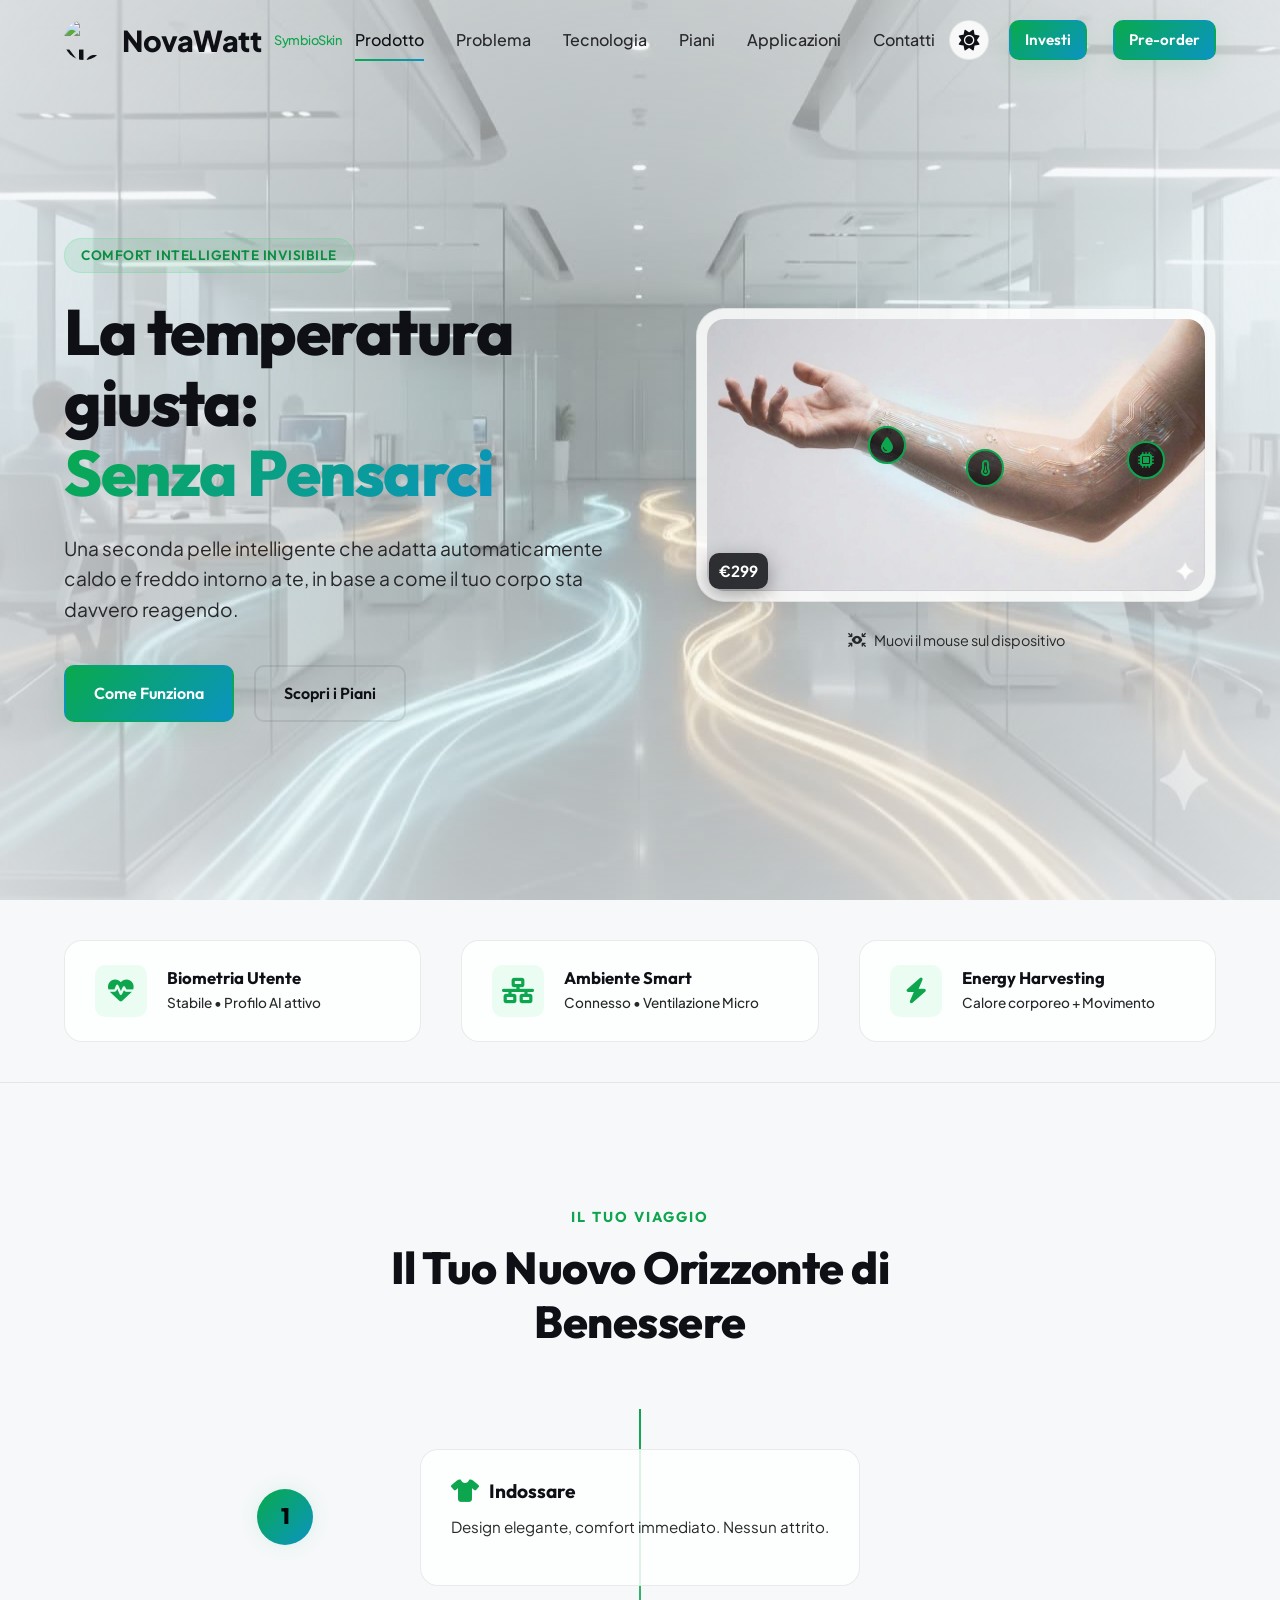
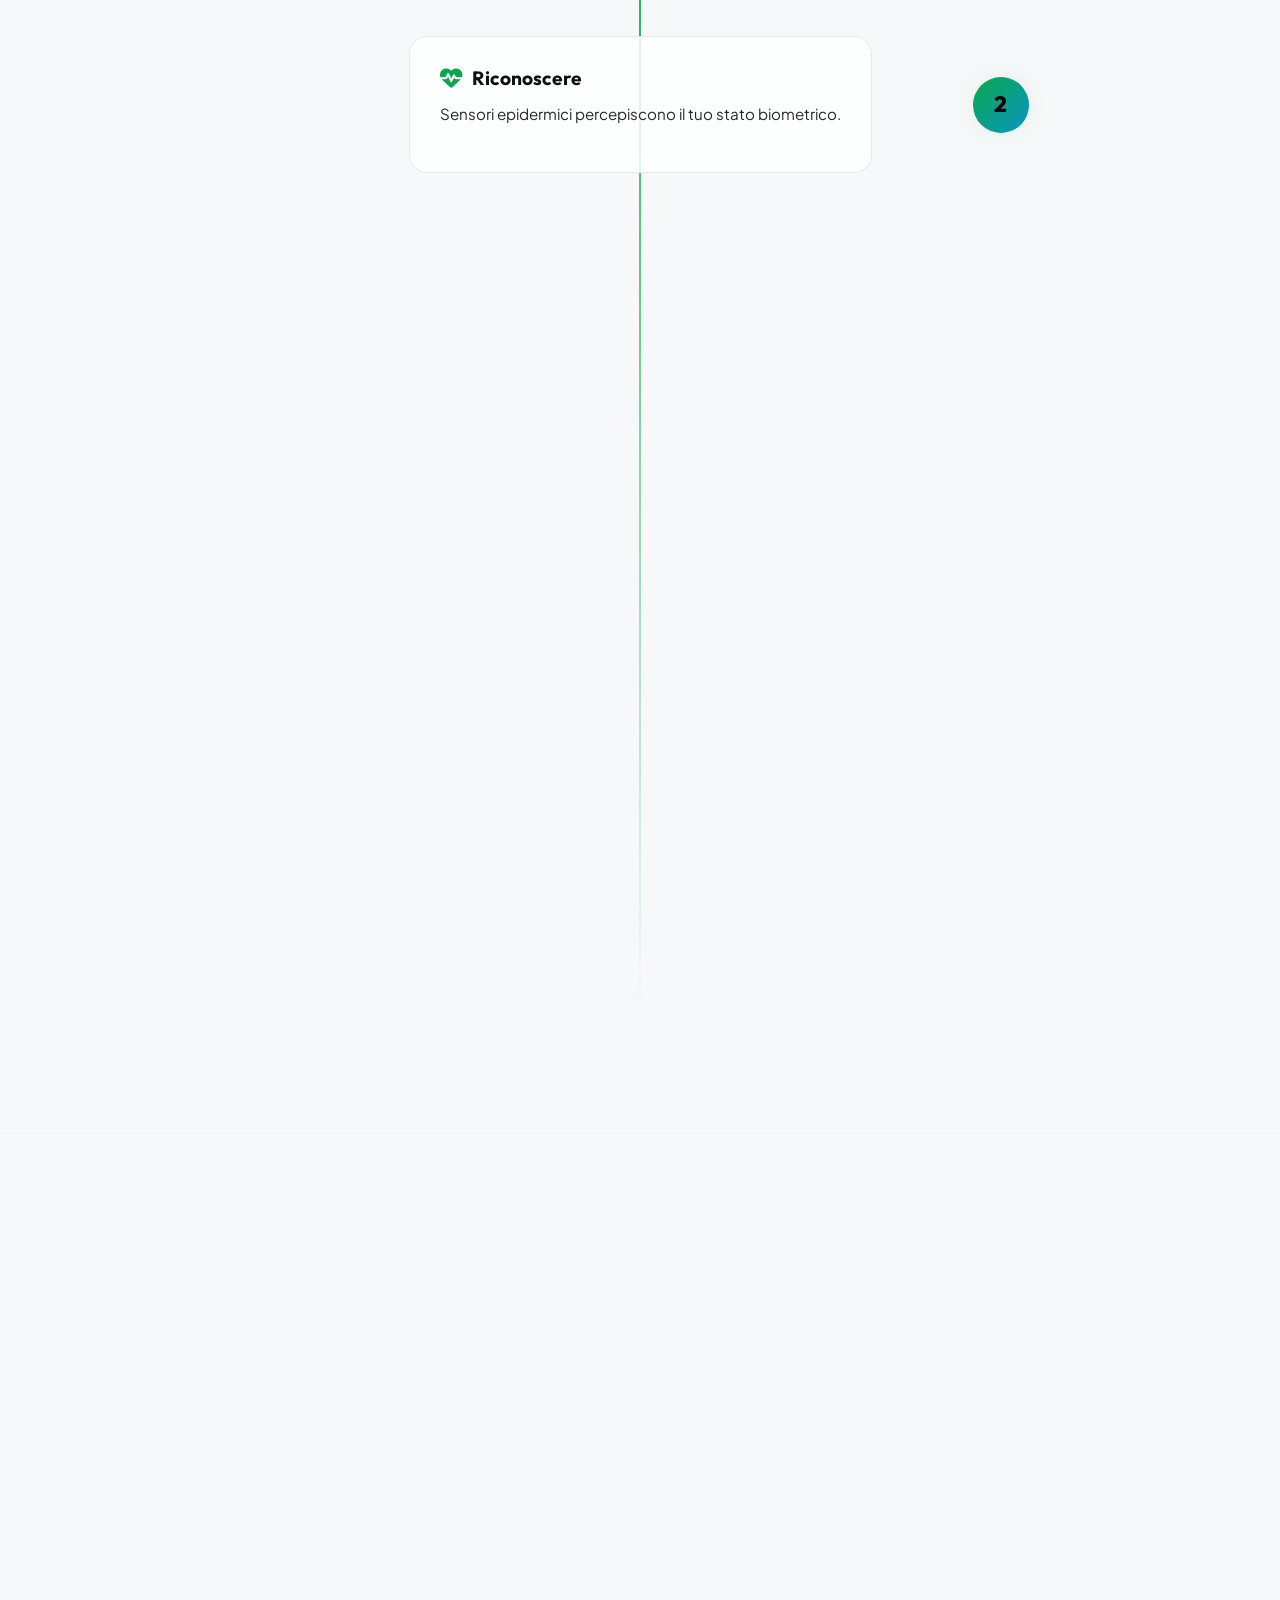
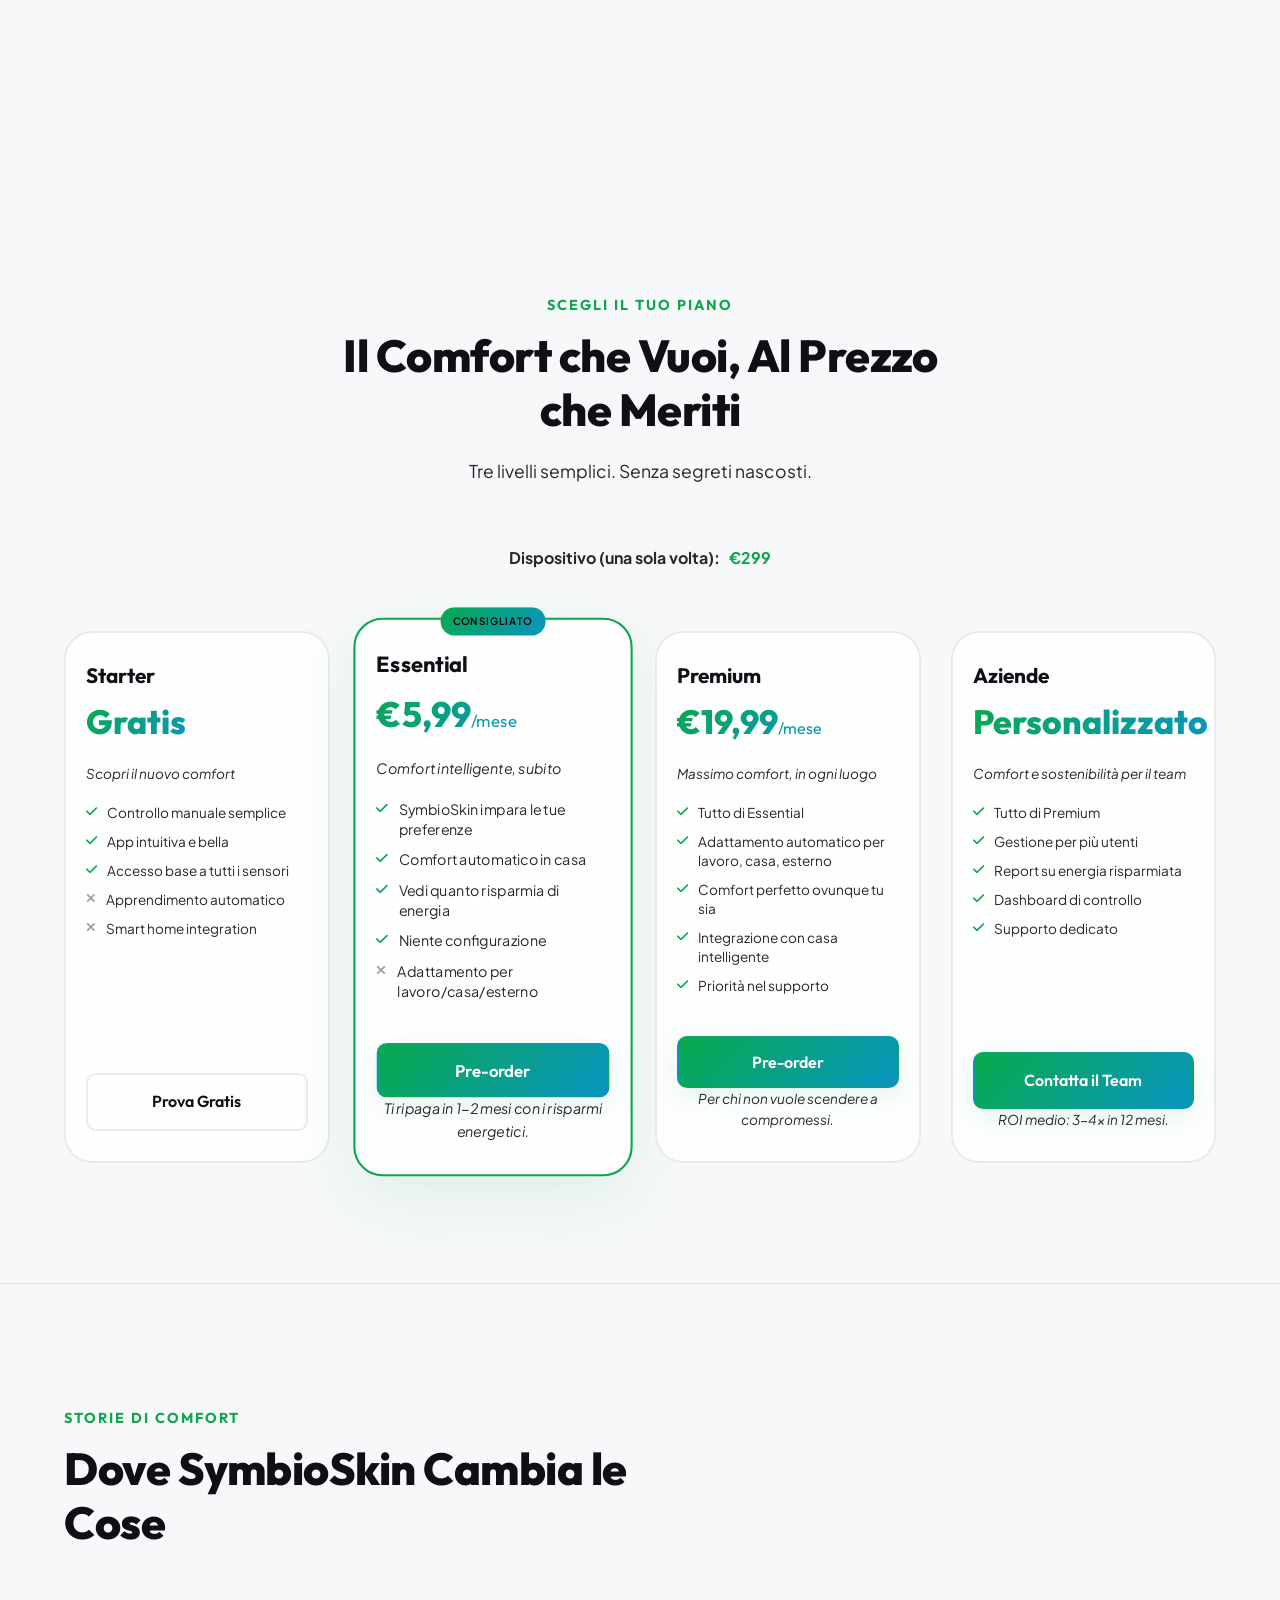
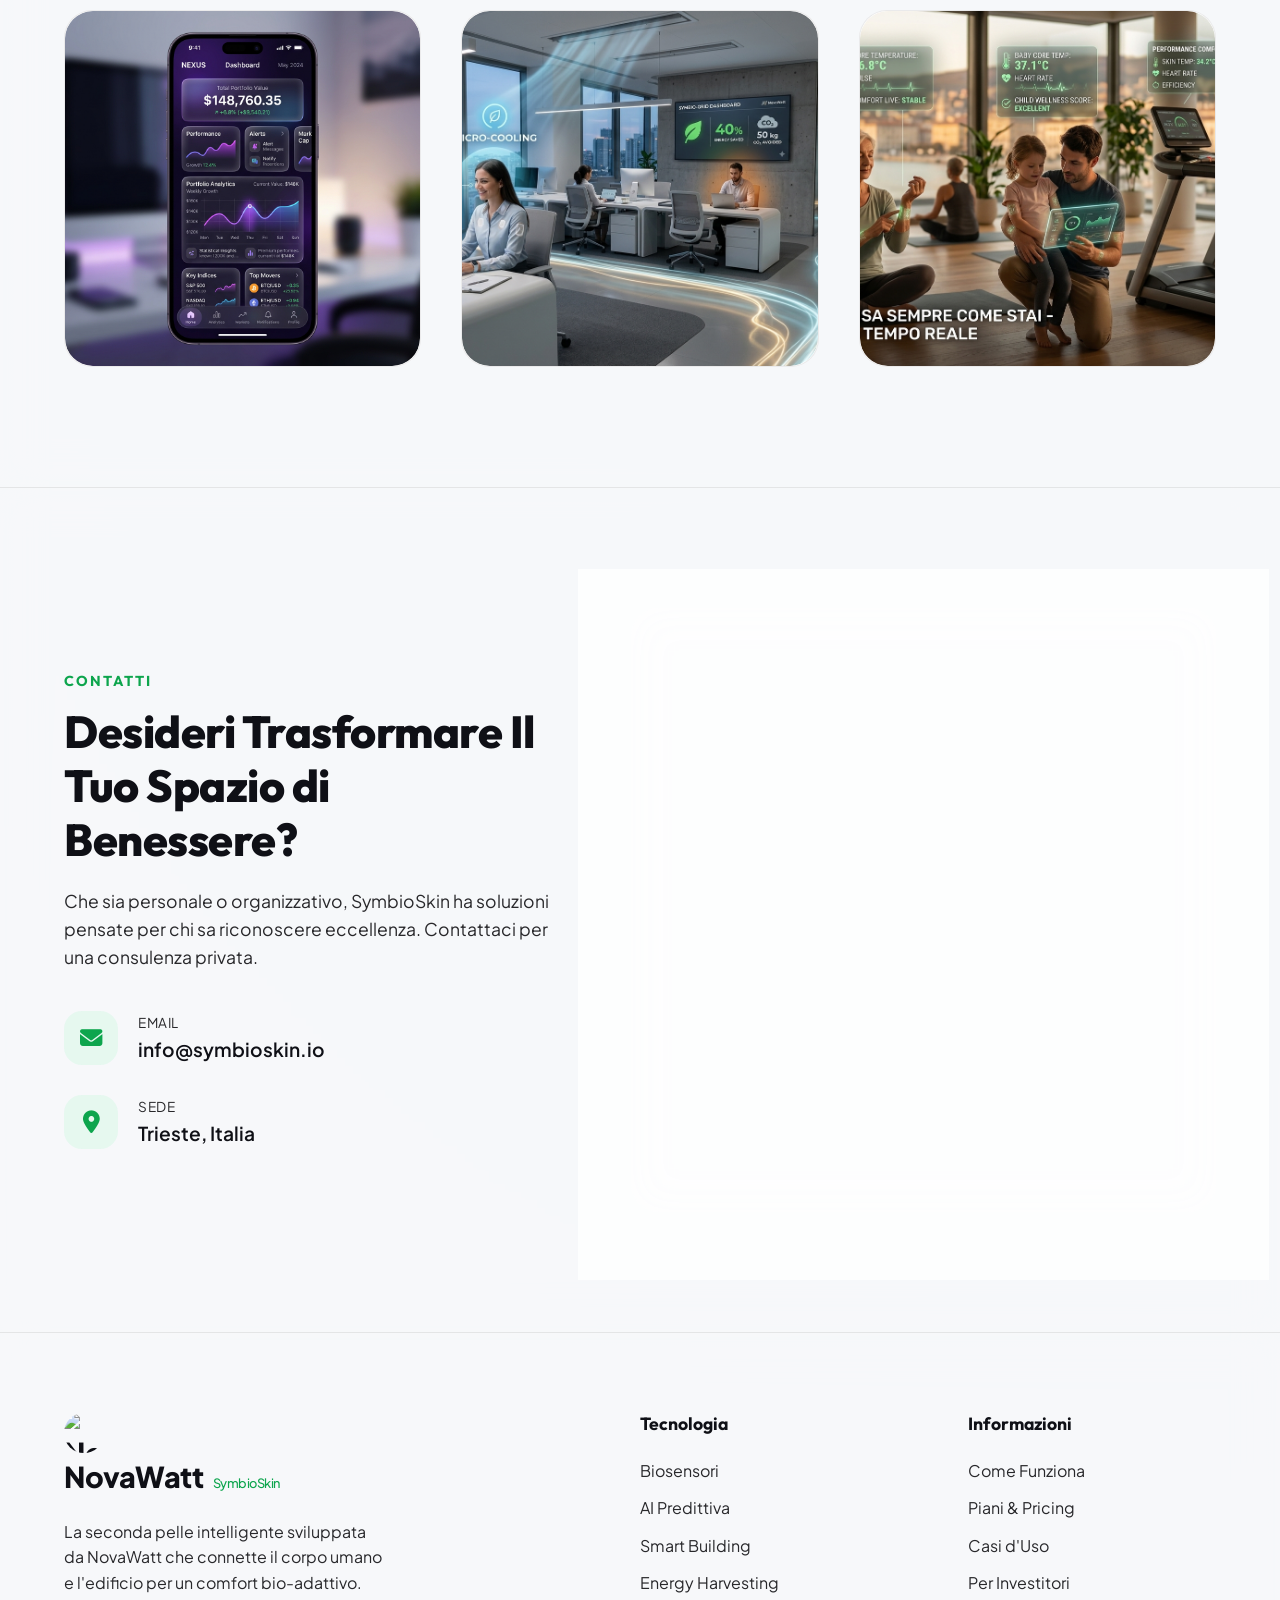
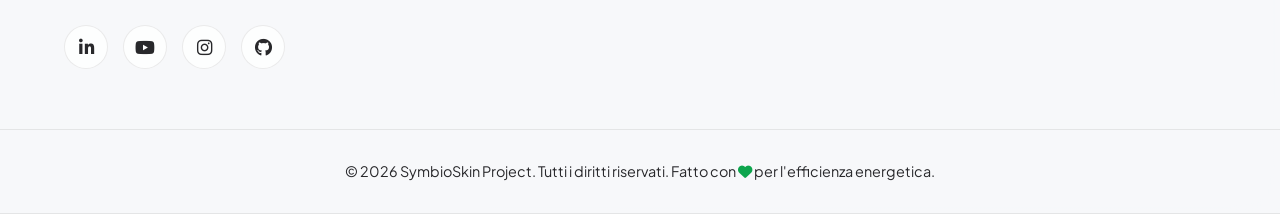
==== index.html @ 7a8e7349 "Refactor lessicale" ====
<!DOCTYPE html>
<html lang="it">
<head>
    <meta charset="UTF-8">
    <meta name="viewport" content="width=device-width, initial-scale=1.0">
    <title>SymbioSkin — La Tua Pelle Perfezionata | Comfort Intelligente Invisibile</title>
    <meta name="description" content="SymbioSkin porta il tuo corpo e l'ambiente in armonia. Comfort intelligente che si anticipa da solo, invisibilmente. Design premium, tecnologia evoluta.">
    <meta name="keywords" content="SymbioSkin, wearable design, comfort termico, smart building, biometric feedback, risparmio energetico">
    <link rel="preconnect" href="https://fonts.googleapis.com">
    <link rel="preconnect" href="https://fonts.gstatic.com" crossorigin>
    <link href="https://fonts.googleapis.com/css2?family=Outfit:wght@300;400;500;600;700;800&family=Plus+Jakarta+Sans:wght@300;400;500;600;700&display=swap" rel="stylesheet">
    <link rel="stylesheet" href="https://cdnjs.cloudflare.com/ajax/libs/font-awesome/6.4.0/css/all.min.css">
    <link rel="icon" href="images/logoNovaWatt.png">
    <link rel="stylesheet" href="style.css">
</head>
<body class="dark-theme">
    <!-- Loading Screen -->
    <div id="loading-overlay">
        <div class="loader-content">
            <div class="loader-spinner"></div>
            <h2>Caricamento Esperienza 3D</h2>
            <p>Pre-caricamento dell'ufficio intelligente SymbioSkin...</p>
            <div class="loader-bar-container">
                <div id="loader-bar"></div>
            </div>
            <div id="loader-percentage">0%</div>
        </div>
    </div>

    <canvas id="scroll-canvas"></canvas>
    <div id="scroll-progress"></div>

    <!-- Header Navigation -->
    <header id="header">
        <div class="container navbar">
            <a href="index.html" class="logo"><img src="images/logoNovaWatt.png" alt="NovaWatt" class="brand-logo"> NovaWatt <span class="brand-product">SymbioSkin</span></a>
            <nav class="nav-menu" id="nav-menu">
                <a href="#hero" class="nav-link active">Prodotto</a>
                <a href="#problem" class="nav-link">Problema</a>
                <a href="#technology" class="nav-link">Tecnologia</a>
                <a href="#plans" class="nav-link">Piani</a>
                <a href="#usecases" class="nav-link">Applicazioni</a>
                <a href="#contact" class="nav-link">Contatti</a>
                <!-- Mobile-only CTA: Investi (visible inside hamburger menu) -->
                <a href="investors.html" class="nav-link mobile-cta">💼 Investi</a>
            </nav>
            <div class="nav-actions">
                <button id="theme-toggle" aria-label="Cambia tema">
                    <i class="fa-solid fa-moon"></i>
                </button>
                <!--<button id="try-app-btn" class="btn btn-outline btn-sm" aria-label="Prova l'app">Prova l'app</button>-->
                <a href="investors.html" class="btn btn-primary btn-sm btn-nav hide-on-mobile"> Investi </a>
                <button id="preorder-btn" class="btn btn-primary btn-sm btn-nav" aria-label="Pre-order">Pre-order</button>
                <button class="menu-toggle" id="menu-toggle" aria-label="Apri menu">
                    <span class="bar"></span>
                    <span class="bar"></span>
                    <span class="bar"></span>
                </button>
            </div>
        </div>
    </header>

    <main>
        <!-- Hero Section -->
        <section id="hero" class="hero-section">
            <video class="hero-video-bg" autoplay loop muted playsinline>
                <source src="https://player.vimeo.com/external/371433846.sd.mp4?s=236da2f3c054773d2ef7d8b02fc9b08f4384a86f&profile_id=139&oauth2_token_id=57447761" type="video/mp4">
            </video>

            <div class="container hero-grid">
                <div class="hero-content animate-fade-in">
                    <span class="badge">Comfort Intelligente Invisibile</span>
                    <h1 class="hero-title">
                        La temperatura giusta:<br>
                        <span class="text-gradient">Senza Pensarci</span>
                    </h1>
                    <p class="hero-desc">Una seconda pelle intelligente che adatta automaticamente caldo e freddo intorno a te, in base a come il tuo corpo sta davvero reagendo.</p>
                    <div class="hero-cta">
                        <a href="#technology" class="btn btn-primary">Come Funziona</a>
                        <a href="#plans" class="btn btn-outline">Scopri i Piani</a>
                    </div>
                </div>
                <div class="hero-visual animate-slide-up">
                    <div class="product-interactive-container" id="product-card">
                        <img src="images/symbioskin.png" alt="SymbioSkin Wearable Device" id="product-img">
                        <div class="product-price">€299</div>
                        <svg class="circuit-svg" viewBox="0 0 100 100" preserveAspectRatio="none">
                            <path class="circuit-line" d="M 83 45 L 75 35 L 55 35 L 45 42 L 33 40" />
                            <path class="circuit-line" d="M 83 45 L 78 48 L 65 42 L 50 48 L 33 40" />
                            <path class="circuit-line" d="M 83 45 L 75 52 L 58 52 L 48 45 L 33 40" />
                            <path class="circuit-line" d="M 83 45 L 88 35 L 94 30" />
                            <path class="circuit-line" d="M 83 45 L 85 55 L 90 60" />
                        </svg>
                        <div class="hotspot hotspot-temp" style="top: 48%; left: 52%;" data-tooltip="Temperatura Cutanea: 36.6°C">
                            <span class="hotspot-pulse"></span>
                            <i class="fa-solid fa-temperature-half"></i>
                        </div>
                        <div class="hotspot hotspot-sweat" style="top: 40%; left: 33%;" data-tooltip="Sudorazione: 0.12 mg/cm²/min">
                            <span class="hotspot-pulse"></span>
                            <i class="fa-solid fa-droplet"></i>
                        </div>
                        <div class="hotspot hotspot-chip" style="top: 45%; left: 83%;" data-tooltip="AI Processor: +42% Efficienza">
                            <span class="hotspot-pulse"></span>
                            <i class="fa-solid fa-microchip"></i>
                        </div>
                    </div>
                    <div class="hover-tip"><i class="fa-solid fa-arrows-to-eye"></i> Muovi il mouse sul dispositivo</div>
                </div>
            </div>
        </section>

        <!-- Telemetry -->
        <section class="telemetry-section">
            <div class="container telemetry-grid">
                <div class="telemetry-card">
                    <span class="telemetry-icon"><i class="fa-solid fa-heart-pulse"></i></span>
                    <div>
                        <h4>Biometria Utente</h4>
                        <p id="telemetry-biometric">Stabile • Profilo AI attivo</p>
                    </div>
                </div>
                <div class="telemetry-card">
                    <span class="telemetry-icon"><i class="fa-solid fa-network-wired"></i></span>
                    <div>
                        <h4>Ambiente Smart</h4>
                        <p id="telemetry-building">Connesso • Ventilazione Micro</p>
                    </div>
                </div>
                <div class="telemetry-card">
                    <span class="telemetry-icon"><i class="fa-solid fa-bolt"></i></span>
                    <div>
                        <h4>Energy Harvesting</h4>
                        <p id="telemetry-energy">Calore corporeo + Movimento</p>
                    </div>
                </div>
            </div>
        </section>
        <!-- Journey Section (Brief) -->
        <section id="journey" class="journey-section section-padding">
            <div class="container">
                <div class="section-header text-center reveal">
                    <span class="section-subtitle">Il Tuo Viaggio</span>
                    <h2 class="section-title">Il Tuo Nuovo Orizzonte di Benessere</h2>
                </div>
                <div class="journey-timeline">
                    <div class="journey-step reveal">
                        <div class="journey-marker"><div class="journey-number">1</div></div>
                        <div class="journey-content">
                            <h3><i class="fa-solid fa-shirt"></i> Indossare</h3>
                            <p>Design elegante, comfort immediato. Nessun attrito.</p>
                        </div>
                    </div>
                    <div class="journey-step reveal">
                        <div class="journey-marker"><div class="journey-number">2</div></div>
                        <div class="journey-content">
                            <h3><i class="fa-solid fa-heartbeat"></i> Riconoscere</h3>
                            <p>Sensori epidermici percepiscono il tuo stato biometrico.</p>
                        </div>
                    </div>
                    <div class="journey-step reveal">
                        <div class="journey-marker"><div class="journey-number">3</div></div>
                        <div class="journey-content">
                            <h3><i class="fa-solid fa-microchip"></i> Apprendere</h3>
                            <p>Algoritmo personalizzato scopre la tua firma di comfort.</p>
                        </div>
                    </div>
                    <div class="journey-step reveal">
                        <div class="journey-marker"><div class="journey-number">4</div></div>
                        <div class="journey-content">
                            <h3><i class="fa-solid fa-thermometer"></i> Anticipare</h3>
                            <p>Regolazione termica prima ancora che la avverti.</p>
                        </div>
                    </div>
                    <div class="journey-step reveal">
                        <div class="journey-marker"><div class="journey-number">5</div></div>
                        <div class="journey-content">
                            <h3><i class="fa-solid fa-building"></i> Armonizzare</h3>
                            <p>Integrazione ecosistema: smart home ascolta il tuo corpo.</p>
                        </div>
                    </div>
                    <div class="journey-step reveal">
                        <div class="journey-marker"><div class="journey-number">6</div></div>
                        <div class="journey-content">
                            <h3><i class="fa-solid fa-smile"></i> Irradiare</h3>
                            <p>Comfort totale. Invisibile. Quotidiano.</p>
                        </div>
                    </div>
                </div>
            </div>
        </section>

        <!-- Problem Section -->
        <section id="problem" class="problem-section section-padding">
            <div class="container">
                <div class="section-header text-center reveal">
                    <span class="section-subtitle">Il Problema</span>
                    <h2 class="section-title">Perché il Comfort Centralizzato è Obsoleto</h2>
                </div>
                <div class="problem-grid">
                    <div class="problem-card reveal">
                        <div class="problem-icon"><i class="fa-solid fa-gears"></i></div>
                        <h3>Efficienza Mediocre</h3>
                        <p>I sistemi di climatizzazione moderni ignorano una verità semplice: non esiste una temperatura ideale per tutti. Consumano fino al 60% di energia per mantenere compromessi. Tu meriti meglio.</p>
                    </div>
                    <div class="problem-card reveal">
                        <div class="problem-icon"><i class="fa-solid fa-triangle-exclamation"></i></div>
                        <h3>Nessun Controllo Personale</h3>
                        <p>Il tuo comfort non dipende dalle tue esigenze. Dipende da un termostato lontano e da decisioni collettive. Hai delegato qualcosa di intimo — il tuo benessere — a un sistema generico.</p>
                    </div>
                    <div class="problem-card reveal">
                        <div class="problem-icon"><i class="fa-solid fa-leaf"></i></div>
                        <h3>Un Costo Doppio</h3>
                        <p>Economico e ambientale. Ogni grado in più consuma energia sproporzionata e immette gas nocivi. Non è sostenibilità: è inefficienza travestita da normalità.</p>
                    </div>
                </div>
            </div>
        </section>

        <!-- Technology Section (unified with Architecture) -->
        <section id="technology" class="technology-section section-padding">
            <div class="container">
                <div class="section-header text-center reveal">
                    <span class="section-subtitle">Come Funziona</span>
                    <h2 class="section-title">La Magia Dietro il Comfort</h2>
                    <p class="section-desc">Semplice da provare. Straordinaria nei risultati.</p>
                </div>
                <div class="tech-grid">
                    <div class="tech-card reveal">
                        <div class="tech-icon"><i class="fa-solid fa-shirt"></i></div>
                        <h3>Indossa e Dimentica</h3>
                        <p>Metti SymbioSkin e continua la tua giornata. È leggera, comoda come una seconda pelle. Niente da configurare, niente da ricordare.</p>
                        <ul class="feature-list">
                            <li>Peso piuma, comfort massimo</li>
                            <li>Elegante come l'abbigliamento</li>
                            <li>Zero setup required</li>
                        </ul>
                    </div>
                    <div class="tech-card reveal">
                        <div class="tech-icon"><i class="fa-solid fa-heart-pulse"></i></div>
                        <h3>Sente Quello che Tu Senti</h3>
                        <p>I sensori nell'imbottitura capiscono subito la tua temperatura corporea, la tua sudorazione, il tuo stato di comfort. Come un'estensione del tuo proprio corpo.</p>
                        <ul class="feature-list">
                            <li>Riconoscimento istantaneo del tuo stato</li>
                            <li>Niente è nascosto</li>
                            <li>Sempre connessa a te</li>
                        </ul>
                    </div>
                    <div class="tech-card reveal">
                        <div class="tech-icon"><i class="fa-solid fa-brain"></i></div>
                        <h3>Impara Le Tue Preferenze</h3>
                        <p>Più la indossi, più SymbioSkin capisce cosa ti piace. Se ti piace più fresco al mattino o più caldo la sera — lo scopre e lo ricorda.</p>
                        <ul class="feature-list">
                            <li>Conosce i tuoi gusti</li>
                            <li>Migliora ogni giorno</li>
                            <li>Il tuo profilo è unico</li>
                        </ul>
                    </div>
                    <div class="tech-card reveal">
                        <div class="tech-icon"><i class="fa-solid fa-thermometer"></i></div>
                        <h3>Agisce Prima che tu lo Chieda</h3>
                        <p>Non aspetta: anticipazione. Mentre la temperatura cambia nella stanza, SymbioSkin già si sta adattando. Il tuo comfort rimane costante, invisibilmente.</p>
                        <ul class="feature-list">
                            <li>Tutto accade in automatico</li>
                            <li>Perfetto al primo istante</li>
                            <li>Nessun comando necessario</li>
                        </ul>
                    </div>
                    <div class="tech-card reveal">
                        <div class="tech-icon"><i class="fa-solid fa-home"></i></div>
                        <h3>Parla con la Tua Casa</h3>
                        <p>Se la tua casa è intelligente (TV smart, termostato, luci), SymbioSkin comunica con loro per amplificare il comfort. Se non lo è, funziona perfettamente da sola.</p>
                        <ul class="feature-list">
                            <li>Integrazione naturale</li>
                            <li>Funziona sempre, con o senza smart home</li>
                            <li>La tua casa si adatta a te</li>
                        </ul>
                    </div>
                    <div class="tech-card reveal">
                        <div class="tech-icon"><i class="fa-solid fa-battery-three-quarters"></i></div>
                        <h3>Batteria che Non Finisce</h3>
                        <p>SymbioSkin si alimenta dal tuo calore corporeo e dal tuo movimento. Indossala tutti i giorni: la batteria dura mesi senza ricaricare.</p>
                        <ul class="feature-list">
                            <li>Si ricarica mentre la indossi</li>
                            <li>Autonomia mesi</li>
                            <li>Energia pulita dal tuo corpo</li>
                        </ul>
                    </div>
                </div>
            </div>
        </section>

        <!-- Plans Section -->
        <section id="plans" class="plans-section section-padding">
            <div class="container">
                <div class="section-header text-center reveal">
                    <span class="section-subtitle">Scegli il Tuo Piano</span>
                    <h2 class="section-title">Il Comfort che Vuoi, Al Prezzo che Meriti</h2>
                    <p class="section-desc">Tre livelli semplici. Senza segreti nascosti.</p>
                </div>
                <div class="device-price" aria-hidden="true">Dispositivo (una sola volta): <strong>€299</strong></div>
                <div class="plans-grid">
                    <!-- Starter Plan -->
                    <div class="plan-card reveal">
                        <div class="plan-header free">
                            <h3>Starter</h3>
                            <span class="price">Gratis</span>
                        </div>
                        <div class="plan-description">Scopri il nuovo comfort</div>
                        <ul class="plan-features">
                            <li><i class="fa-solid fa-check"></i> Controllo manuale semplice</li>
                            <li><i class="fa-solid fa-check"></i> App intuitiva e bella</li>
                            <li><i class="fa-solid fa-check"></i> Accesso base a tutti i sensori</li>
                            <li><i class="fa-solid fa-xmark"></i> Apprendimento automatico</li>
                            <li><i class="fa-solid fa-xmark"></i> Smart home integration</li>
                        </ul>
                        <a href="#contact" class="btn btn-outline w-full">Prova Gratis</a>
                    </div>

                    <!-- Essential Plan -->
                    <div class="plan-card reveal popular">
                        <div class="plan-badge">Consigliato</div>
                        <div class="plan-header base">
                            <h3>Essential</h3>
                            <span class="price">€5,99<span class="period">/mese</span></span>
                        </div>
                        <div class="plan-description">Comfort intelligente, subito</div>
                        <ul class="plan-features">
                            <li><i class="fa-solid fa-check"></i> SymbioSkin impara le tue preferenze</li>
                            <li><i class="fa-solid fa-check"></i> Comfort automatico in casa</li>
                            <li><i class="fa-solid fa-check"></i> Vedi quanto risparmia di energia</li>
                            <li><i class="fa-solid fa-check"></i> Niente configurazione</li>
                            <li><i class="fa-solid fa-xmark"></i> Adattamento per lavoro/casa/esterno</li>
                        </ul>
                        <button type="button" class="btn btn-primary w-full open-preorder" data-plan="base">Pre-order</button>
                        <p class="plan-note">Ti ripaga in 1-2 mesi con i risparmi energetici.</p>
                    </div>

                    <!-- Premium Plan -->
                    <div class="plan-card reveal">
                        <div class="plan-header pro">
                            <h3>Premium</h3>
                            <span class="price">€19,99<span class="period">/mese</span></span>
                        </div>
                        <div class="plan-description">Massimo comfort, in ogni luogo</div>
                        <ul class="plan-features">
                            <li><i class="fa-solid fa-check"></i> Tutto di Essential</li>
                            <li><i class="fa-solid fa-check"></i> Adattamento automatico per lavoro, casa, esterno</li>
                            <li><i class="fa-solid fa-check"></i> Comfort perfetto ovunque tu sia</li>
                            <li><i class="fa-solid fa-check"></i> Integrazione con casa intelligente</li>
                            <li><i class="fa-solid fa-check"></i> Priorità nel supporto</li>
                        </ul>
                        <button type="button" class="btn btn-primary w-full open-preorder" data-plan="pro">Pre-order</button>
                        <p class="plan-note">Per chi non vuole scendere a compromessi.</p>
                    </div>

                    <!-- Business Plan -->
                    <div class="plan-card reveal">
                        <div class="plan-header enterprise">
                            <h3>Aziende</h3>
                            <span class="price">Personalizzato</span>
                        </div>
                        <div class="plan-description">Comfort e sostenibilità per il team</div>
                        <ul class="plan-features">
                            <li><i class="fa-solid fa-check"></i> Tutto di Premium</li>
                            <li><i class="fa-solid fa-check"></i> Gestione per più utenti</li>
                            <li><i class="fa-solid fa-check"></i> Report su energia risparmiata</li>
                            <li><i class="fa-solid fa-check"></i> Dashboard di controllo</li>
                            <li><i class="fa-solid fa-check"></i> Supporto dedicato</li>
                        </ul>
                        <a href="investors.html" class="btn btn-primary w-full">Contatta il Team</a>
                        <p class="plan-note">ROI medio: 3-4x in 12 mesi.</p>
                    </div>
                </div>
            </div>
        </section>


        <!-- Use Cases -->
        <section id="usecases" class="portfolio-section section-padding">
            <div class="container">
                <div class="section-header reveal">
                    <span class="section-subtitle">Storie di Comfort</span>
                    <h2 class="section-title">Dove SymbioSkin Cambia le Cose</h2>
                </div>
                <div class="portfolio-grid">
                    <div class="portfolio-item reveal">
                        <div class="portfolio-img-wrapper">
                            <img src="images/project1.png" alt="Professional workspace">
                            <div class="portfolio-overlay">
                                <div class="portfolio-info">
                                    <span class="proj-category">Professionisti & Home Office</span>
                                    <h3>Comfort Costante a Casa</h3>
                                    <p>Che tu lavori alla scrivania o ti muovi per casa, SymbioSkin mantiene il tuo comfort perfetto. Concentrazione senza distrazioni termiche. Zero interruzioni.</p>
                                </div>
                            </div>
                        </div>
                    </div>
                    <div class="portfolio-item reveal">
                        <div class="portfolio-img-wrapper">
                            <img src="images/project2.png" alt="Smart office environment">
                            <div class="portfolio-overlay">
                                <div class="portfolio-info">
                                    <span class="proj-category">Uffici Intelligenti & Aziende</span>
                                    <h3>Team Più Produttivo, Energia Risparmiata</h3>
                                    <p>In ufficio ogni persona ha esigenze termiche diverse. SymbioSkin personalizza il comfort per ognuno, abbatte i costi energetici, migliora il benessere organizzativo.</p>
                                </div>
                            </div>
                        </div>
                    </div>
                    <div class="portfolio-item reveal">
                        <div class="portfolio-img-wrapper">
                            <img src="images/project3.png" alt="Lifestyle and wellness">
                            <div class="portfolio-overlay">
                                <div class="portfolio-info">
                                    <span class="proj-category">Chi Ama Benessere</span>
                                    <h3>Il Tuo Corpo sa sempre come Stai</h3>
                                    <p>Sportivi, genitori, chiunque voglia capire il proprio corpo. SymbioSkin ti dà feedback in tempo reale sulla tua temperatura, il tuo comfort, il tuo benessere quotidiano.</p>
                                </div>
                            </div>
                        </div>
                    </div>
                </div>
            </div>
        </section>

        <!-- Contact Section -->
        <section id="contact" class="contact-section section-padding">
            <div class="container contact-grid">
                <div class="contact-info reveal">
                    <span class="section-subtitle">Contatti</span>
                    <h2 class="section-title">Desideri Trasformare Il Tuo Spazio di Benessere?</h2>
                    <p class="contact-p">Che sia personale o organizzativo, SymbioSkin ha soluzioni pensate per chi sa riconoscere eccellenza. Contattaci per una consulenza privata.</p>
                    <div class="contact-details">
                        <div class="contact-detail-item">
                            <div class="detail-icon"><i class="fa-solid fa-envelope"></i></div>
                            <div>
                                <span>Email</span>
                                <a href="mailto:novawattenterprise@gmail.com">info@symbioskin.io</a>
                            </div>
                        </div>
                        <div class="contact-detail-item">
                            <div class="detail-icon"><i class="fa-solid fa-location-dot"></i></div>
                            <div>
                                <span>Sede</span>
                                <p>Trieste, Italia</p>
                            </div>
                        </div>
                    </div>
                </div>
                <div class="contact-form-wrapper reveal">
                    <form id="contact-form" class="contact-form">
                        <div class="form-group">
                            <input type="text" id="name" name="name" required placeholder=" ">
                            <label for="name">Nome Completo</label>
                        </div>
                        <div class="form-group">
                            <input type="email" id="email" name="email" required placeholder=" ">
                            <label for="email">Indirizzo Email</label>
                        </div>
                        <div class="form-group">
                            <input type="text" id="subject" name="subject" required placeholder=" ">
                            <label for="subject">Tipologia (Es. Smart Building, B2C)</label>
                        </div>
                        <div class="form-group">
                            <textarea id="message" name="message" required rows="4" placeholder=" "></textarea>
                            <label for="message">Descrivi le tue esigenze...</label>
                        </div>
                        <button type="submit" class="btn btn-primary w-full">Invia Richiesta <i class="fa-solid fa-paper-plane"></i></button>
                        <div id="form-feedback" class="form-feedback"></div>
                    </form>
                </div>
            </div>
        </section>
    </main>

    <!-- Footer -->
    <footer>
        <div class="container footer-grid">
            <div class="footer-brand">
                <a href="index.html" class="logo"><img src="images/logoNovaWatt.png" alt="NovaWatt" class="brand-logo"> NovaWatt <span class="brand-product">SymbioSkin</span></a>
                <p>La seconda pelle intelligente sviluppata da NovaWatt che connette il corpo umano e l'edificio per un comfort bio-adattivo.</p>
                <div class="social-links">
                    <a href="https://www.linkedin.com/company/novawatt-enterprise/" aria-label="LinkedIn"><i class="fa-brands fa-linkedin-in"></i></a>
                    <a href="https://www.youtube.com/@NovaWattEnterprise" aria-label="YouTube"><i class="fa-brands fa-youtube"></i></a>
                    <a href="https://www.instagram.com/novawattenterprise/" aria-label="Instagram"><i class="fa-brands fa-instagram"></i></a>
                    <a href="https://github.com/novawattenterprise/" aria-label="GitHub"><i class="fa-brands fa-github"></i></a>
                </div>
            </div>
            <div class="footer-links">
                <h4>Tecnologia</h4>
                <ul>
                    <li><a href="#technology">Biosensori</a></li>
                    <li><a href="#technology">AI Predittiva</a></li>
                    <li><a href="#technology">Smart Building</a></li>
                    <li><a href="#technology">Energy Harvesting</a></li>
                </ul>
            </div>
            <div class="footer-links">
                <h4>Informazioni</h4>
                <ul>
                    <li><a href="#journey">Come Funziona</a></li>
                    <li><a href="#plans">Piani & Pricing</a></li>
                    <li><a href="#usecases">Casi d'Uso</a></li>
                    <li><a href="investors.html">Per Investitori</a></li>
                </ul>
            </div>
        </div>
        <div class="footer-bottom text-center">
            <p>&copy; 2026 SymbioSkin Project. Tutti i diritti riservati. Fatto con <i class="fa-solid fa-heart" style="color: var(--primary-color);"></i> per l'efficienza energetica.</p>
        </div>
    </footer>

    <!-- Pre-order Modal (e-commerce style) -->
    <div id="preorder-modal-backdrop" class="modal-backdrop" aria-hidden="true"></div>
    <div id="preorder-modal" class="modal" role="dialog" aria-modal="true" aria-labelledby="preorder-title" hidden>
        <div class="modal-card">
            <header class="modal-header">
                <h3 id="preorder-title">Pre-ordina SymbioSkin</h3>
                <button class="modal-close" data-close="preorder-modal" aria-label="Chiudi">×</button>
            </header>
                    <div class="modal-body">
                <p class="muted">Assicurati il tuo SymbioSkin in anteprima. Nessun addebito immediato: inserisci i tuoi dati e riceverai conferma via email.</p>
                                <div style="display:flex;gap:16px;align-items:center;margin:12px 0 18px 0;">
                                    <img src="images/symbioskin.png" alt="SymbioSkin" class="preorder-image">
                                    <div style="flex:1">
                                        <strong>SymbioSkin — Seconda Pelle Intelligente</strong>
                                        <div class="muted" style="margin-top:6px;font-size:0.95rem;">Colore mostrato a scopo illustrativo.</div>
                                    </div>
                                </div>
                <form id="preorder-form">
                    <div class="form-row">
                        <label for="po-name">Nome</label>
                        <input id="po-name" name="name" type="text" required placeholder="Mario Rossi">
                    </div>
                    <div class="form-row">
                        <label for="po-email">Email</label>
                        <input id="po-email" name="email" type="email" required placeholder="mario@esempio.com">
                    </div>
                    <div class="form-row">
                        <label>Seleziona Piano</label>
                        <div class="plan-options">
                            <label><input type="radio" name="plan" value="base" checked> Base — €5.99/mese</label>
                            <label><input type="radio" name="plan" value="pro"> Pro — €19.99/mese</label>
                        </div>
                    </div>
                    <div class="form-row small-row">
                        <label for="po-qty">Quantità</label>
                        <input id="po-qty" name="quantity" type="number" min="1" value="1">
                    </div>
                    <div class="form-row price-breakdown">
                        <div class="break-row"><span>Hardware (device)</span><span id="po-device" class="price">€299.00</span></div>
                        <div class="break-row"><span>Subscription (first month)</span><span id="po-subscription" class="price">€5.99</span></div>
                        <div class="break-row total-upfront"><strong>Totale upfront</strong><strong id="po-total" class="price">€304.99</strong></div>
                        <div class="break-row muted"><span>Ricorrente</span><span id="po-recurring" class="price muted">€5.99 / mese</span></div>
                    </div>
                    <div class="form-row">
                        <button type="submit" class="btn btn-primary w-full">Pre-ordina · Conferma</button>
                    </div>
                    <div id="po-feedback" class="form-feedback" role="status" aria-live="polite"></div>
                </form>
            </div>
            <footer class="modal-footer">
                <small class="muted">La pre-ordinazione non addebita la carta. Riceverai istruzioni via email per completare l'acquisto.</small>
            </footer>
        </div>
    </div>

    <!-- Try App Modal (Appetize embed) -->
    <div id="tryapp-modal-backdrop" class="modal-backdrop" aria-hidden="true"></div>
    <div id="tryapp-modal" class="modal modal-large" role="dialog" aria-modal="true" aria-labelledby="tryapp-title" hidden>
        <div class="modal-card">
            <header class="modal-header">
                <h3 id="tryapp-title">Prova l'app — Demo Interattiva</h3>
                <button class="modal-close" data-close="tryapp-modal" aria-label="Chiudi">×</button>
            </header>
            <div class="modal-body">
                <p class="muted">Apri una versione interattiva dell'app nel tuo browser. La demo è eseguita tramite Appetize.io (caricamento può impiegare qualche secondo).</p>
                <div class="embed-responsive">
                    <iframe id="appetize-iframe" title="Appetize SymbioSkin Demo" src="https://appetize.io/embed/b_gyvl6mdc7q6bjerdqpo7zm5hii?device=iphone16pro&launchUrl=exp%3A%2F%2Fu.expo.dev%2F933fd9c0-1666-11e7-afca-d980795c5824%3Fruntime-version%3Dexposdk%253A54.0.0%26channel-name%3Dproduction%26snack%3D%2540francescogiarratana%252Fsymbioskin%26snack-channel%3DdsbKsa7M40&params=%7B%22EXDevMenuDisableAutoLaunch%22%3Atrue%2C%22EXKernelDisableNuxDefaultsKey%22%3Atrue%7D&appearance=light&deviceColor=black&scale=auto&orientation=portrait&centered=both" allowfullscreen allow="accelerometer; gyroscope; camera; microphone; clipboard-write"></iframe>

                </div>
            </div>
            <footer class="modal-footer">
                <small class="muted">Suggerimento: per una migliore esperienza usa Chrome o Safari su desktop; su mobile il player è ottimizzato per iPhone.</small>
            </footer>
        </div>
    </div>

    <script>
    // Modal helpers
    (function() {
        const openModal = (id) => {
            const modal = document.getElementById(id);
            if (!modal) return;
            modal.hidden = false;
            document.body.classList.add('modal-open');
            // show corresponding backdrop
            const backdrop = document.getElementById(id + '-backdrop') || document.querySelector('#' + id + ' ~ .modal-backdrop');
            if (backdrop) backdrop.classList.add('visible');
        };
        const closeModal = (id) => {
            const modal = document.getElementById(id);
            if (!modal) return;
            modal.hidden = true;
            document.body.classList.remove('modal-open');
            const backdrop = document.getElementById(id + '-backdrop') || document.querySelector('#' + id + ' ~ .modal-backdrop');
            if (backdrop) backdrop.classList.remove('visible');
        };

        // Buttons
        const tryBtn = document.getElementById('try-app-btn');
        const preBtn = document.getElementById('preorder-btn');
        if (tryBtn) tryBtn.addEventListener('click', () => openModal('tryapp-modal'));
        if (preBtn) preBtn.addEventListener('click', () => openModal('preorder-modal'));

        // Close buttons and backdrop
        document.querySelectorAll('.modal-close').forEach(btn => {
            btn.addEventListener('click', () => {
                const id = btn.getAttribute('data-close');
                closeModal(id);
            });
        });
        document.querySelectorAll('.modal-backdrop').forEach(back => {
            back.addEventListener('click', () => {
                // find visible modal and close it
                document.querySelectorAll('.modal:not([hidden])').forEach(m => {
                    m.hidden = true;
                });
                document.body.classList.remove('modal-open');
                document.querySelectorAll('.modal-backdrop.visible').forEach(b => b.classList.remove('visible'));
            });
        });

        // Escape key closes modals
        document.addEventListener('keydown', (e) => {
            if (e.key === 'Escape') {
                document.querySelectorAll('.modal:not([hidden])').forEach(m => m.hidden = true);
                document.body.classList.remove('modal-open');
                document.querySelectorAll('.modal-backdrop.visible').forEach(b => b.classList.remove('visible'));
            }
        });

        // Preorder form: price calculation + fake submit
        const priceMap = { base: 5.99, pro: 19.99 };
        const devicePrice = 299.00;
        const qtyInput = document.getElementById('po-qty');
        const planRadios = document.querySelectorAll('input[name="plan"]');
        const totalEl = document.getElementById('po-total');
        const deviceEl = document.getElementById('po-device');
        const subEl = document.getElementById('po-subscription');
        const recurringEl = document.getElementById('po-recurring');
        const feedback = document.getElementById('po-feedback');

        // Open-preorder buttons inside plans
        document.querySelectorAll('.open-preorder').forEach(btn => {
            btn.addEventListener('click', (ev) => {
                const plan = btn.getAttribute('data-plan') || 'base';
                // preselect plan in preorder modal
                const radio = document.querySelector(`input[name="plan"][value="${plan}"]`);
                if (radio) radio.checked = true;
                if (qtyInput) qtyInput.value = '1';
                recalc();
                openModal('preorder-modal');
            });
        });

        const recalc = () => {
            const plan = document.querySelector('input[name="plan"]:checked')?.value || 'base';
            const qty = Math.max(1, parseInt(qtyInput?.value || '1'));
            const sub = (priceMap[plan] * qty);
            const device = devicePrice * qty;
            const totalUpfront = (device + sub).toFixed(2);
            if (deviceEl) deviceEl.textContent = '€' + device.toFixed(2);
            if (subEl) subEl.textContent = '€' + sub.toFixed(2);
            if (totalEl) totalEl.textContent = '€' + totalUpfront;
            if (recurringEl) recurringEl.textContent = '€' + priceMap[plan].toFixed(2) + ' / mese';
        };
        if (qtyInput) qtyInput.addEventListener('input', recalc);
        planRadios.forEach(r => r.addEventListener('change', recalc));
        recalc();

        const form = document.getElementById('preorder-form');
        if (form) {
            form.addEventListener('submit', (e) => {
                e.preventDefault();
                const name = document.getElementById('po-name').value;
                const email = document.getElementById('po-email').value;
                const plan = document.querySelector('input[name="plan"]:checked').value;
                const qty = document.getElementById('po-qty').value;
                const orderId = 'PO-' + Math.random().toString(36).slice(2,9).toUpperCase();
                if (feedback) {
                    feedback.classList.remove('error');
                    feedback.classList.add('success');
                    feedback.textContent = `Grazie ${name || ''}! Richiesta ricevuta. ID ordine: ${orderId}. Piano: ${plan.toUpperCase()} · Quantità: ${qty}. Ti abbiamo inviato le istruzioni a ${email}.`;
                }
                // Simulate network delay then close
                setTimeout(() => {
                    // keep message visible for a bit then close
                    setTimeout(() => closeModal('preorder-modal'), 2200);
                }, 600);
            });
        }
    })();
    </script>

    <script src="main.js"></script>
</body>
</html>
---- style.css ----
/* ==========================================================================
   SYMBIOSKIN - PREMIUM PRODUCT DESIGN SYSTEM & ANIMATIONS
   ========================================================================== */

/* Design Tokens & Theme Variables */
:root {
    /* Color Palette - Cybernetic HSL (Mint Green & Electric Cyan) */
    --hue-primary: 145;
    --hue-secondary: 195;

    /* COLORI TEMA CHIARO (Scuriti e desaturati per massimo contrasto su bianco) */
    --primary-color: hsl(var(--hue-primary), 85%, 35%);
    --primary-glow: hsla(var(--hue-primary), 85%, 35%, 0.10);
    --secondary-color: hsl(var(--hue-secondary), 85%, 40%);
    --text-gradient: linear-gradient(135deg, hsl(var(--hue-primary), 90%, 35%) 0%, hsl(var(--hue-secondary), 90%, 40%) 100%);
    --btn-primary-text: #ffffff; /* Testo bianco sui bottoni per il tema chiaro */

    /* Layout & Spacing */
    --container-max-width: 1200px;
    --transition-smooth: all 0.6s cubic-bezier(0.16, 1, 0.3, 1);
    --border-radius-lg: 28px;
    --border-radius-md: 18px;
    --border-radius-sm: 10px;

    /* Light Theme Settings (Sfondi più coprenti e ombre morbide) */
    --bg-color: #f5f6f8;
    --bg-grid: #ffffff;
    --card-bg: rgba(255, 255, 255, 0.85);
    --card-border: rgba(0, 0, 0, 0.08);
    --text-primary: #0f1016;
    --text-secondary: #28282b;
    --header-bg: rgba(245, 246, 248, 0.90);
    --shadow-premium: 0 15px 35px rgba(0, 0, 0, 0.05); /* Ombra pulita al posto del glow */
    --glass-blur: blur(20px);
    --input-bg: #ffffff;
    --badge-bg: hsla(var(--hue-primary), 85%, 35%, 0.1);
    --badge-text: hsl(var(--hue-primary), 85%, 30%);

    /* Section Glassmorphism Background (Copre meglio l'immagine 3D dietro) */
    --section-bg: rgba(245, 246, 248, 0.75);
}

/* Dark Theme Settings */
.dark-theme {
    /* RIPRISTINO COLORI NEON PER IL TEMA SCURO */
    --primary-color: hsl(var(--hue-primary), 85%, 52%);
    --primary-glow: hsla(var(--hue-primary), 85%, 52%, 0.18);
    --secondary-color: hsl(var(--hue-secondary), 85%, 55%);
    --text-gradient: linear-gradient(135deg, hsl(var(--hue-primary), 90%, 55%) 0%, hsl(var(--hue-secondary), 90%, 55%) 100%);
    --btn-primary-text: #06070a; /* Testo scuro sui bottoni per il tema scuro */

    --bg-color: #06070a;
    --bg-grid: #0d0f14;
    --card-bg: rgba(13, 15, 20, 0.7);
    --card-border: rgba(255, 255, 255, 0.05);
    --text-primary: #f1f2f6;
    --text-secondary: #edf1f6;
    --header-bg: rgba(6, 7, 10, 0.85);
    --shadow-premium: 0 25px 50px rgba(0, 0, 0, 0.4);
    --input-bg: rgba(13, 15, 20, 0.8);
    --badge-bg: rgba(0, 255, 128, 0.1);
    --badge-text: hsl(var(--hue-primary), 90%, 65%);

    --section-bg: rgba(6, 7, 10, 0.35);
}

/* Reset & Base Rules */
*, *::before, *::after {
    margin: 0;
    padding: 0;
    box-sizing: border-box;
}

html {
    scroll-behavior: smooth;
    font-size: 16px;
}

body {
    font-family: 'Plus Jakarta Sans', sans-serif;
    background-color: transparent; /* transparent body to show the fixed canvas underneath */
    color: var(--text-primary);
    line-height: 1.6;
    overflow-x: hidden;
    transition: var(--transition-smooth);
    background-image: 
        radial-gradient(circle at 10% 20%, hsla(var(--hue-primary), 85%, 52%, 0.02) 0%, transparent 40%),
        radial-gradient(circle at 90% 80%, hsla(var(--hue-secondary), 85%, 55%, 0.02) 0%, transparent 40%);
}

h1, h2, h3, h4 {
    font-family: 'Outfit', sans-serif;
    font-weight: 700;
    line-height: 1.2;
}

a {
    color: inherit;
    text-decoration: none;
    transition: var(--transition-smooth);
}

img {
    max-width: 100%;
    height: auto;
    display: block;
}

/* Background Scroll Canvas */
#scroll-canvas {
    position: fixed;
    top: 0;
    left: 0;
    width: 100vw;
    height: 100vh;
    z-index: -2; /* sits at the absolute bottom */
    pointer-events: none;
    display: block;
}

/* 3D Office Scroll Overlay Shade (Ensures text contrast) */
body::after {
    content: '';
    position: fixed;
    top: 0;
    left: 0;
    width: 100vw;
    height: 100vh;
    z-index: -1;
    pointer-events: none;
    transition: var(--transition-smooth);

    /* TEMA CHIARO (Schiarisce lo sfondo per dare risalto al testo nero) */
    background: radial-gradient(circle at center, rgba(245, 246, 248, 0.4) 0%, rgba(245, 246, 248, 0.85) 100%);
}

body.dark-theme::after {
    /* TEMA SCURO (Scurisce lo sfondo per dare risalto ai neon) */
    background: radial-gradient(circle at center, rgba(6, 7, 10, 0.10) 0%, rgba(6, 7, 10, 0.45) 100%);
}

.light-theme body::after {
    background: radial-gradient(circle at center, rgba(245, 246, 248, 0.12) 0%, rgba(245, 246, 248, 0.45) 100%);
}

/* Preloader Overlay */
#loading-overlay {
    position: fixed;
    top: 0;
    left: 0;
    width: 100vw;
    height: 100vh;
    background-color: #06070a;
    z-index: 10000;
    display: flex;
    align-items: center;
    justify-content: center;
    transition: opacity 0.8s ease, visibility 0.8s ease;
}

#loading-overlay.fade-out {
    opacity: 0;
    visibility: hidden;
}

.loader-content {
    text-align: center;
    max-width: 400px;
    width: 80%;
}

.loader-spinner {
    width: 60px;
    height: 60px;
    border: 3px solid rgba(255, 255, 255, 0.05);
    border-top-color: var(--primary-color);
    border-radius: 50%;
    margin: 0 auto 30px auto;
    animation: spin 1s linear infinite;
    box-shadow: 0 0 15px var(--primary-glow);
}

@keyframes spin {
    to { transform: rotate(360deg); }
}

.loader-content h2 {
    font-size: 1.8rem;
    margin-bottom: 12px;
    font-weight: 800;
    color: #ffffff;
}

.loader-content p {
    color: var(--text-secondary);
    font-size: 0.95rem;
    margin-bottom: 30px;
}

.loader-bar-container {
    width: 100%;
    height: 6px;
    background-color: rgba(255, 255, 255, 0.05);
    border-radius: 50px;
    margin-bottom: 10px;
    overflow: hidden;
    border: 1px solid var(--card-border);
}

#loader-bar {
    width: 0%;
    height: 100%;
    background: var(--text-gradient);
    border-radius: 50px;
    transition: width 0.1s ease-out;
}

#loader-percentage {
    font-family: 'Outfit', sans-serif;
    font-size: 1.2rem;
    font-weight: 700;
    color: var(--primary-color);
}

/* Scroll Progress Bar */
#scroll-progress {
    position: fixed;
    top: 0;
    left: 0;
    height: 4px;
    background: var(--text-gradient);
    width: 0%;
    z-index: 1000;
    transition: width 0.1s ease-out;
}

/* Helper Utilities */
.container {
    width: 100%;
    max-width: var(--container-max-width);
    margin: 0 auto;
    padding: 0 24px;
}

.section-padding {
    padding: 120px 0;
}

.text-center {
    text-align: center;
}

.w-full {
    width: 100%;
}

.text-gradient {
    background: var(--text-gradient);
    -webkit-background-clip: text;
    -webkit-text-fill-color: transparent;
}

/* Buttons System */
.btn {
    display: inline-flex;
    align-items: center;
    justify-content: center;
    gap: 10px;
    font-family: 'Outfit', sans-serif;
    font-weight: 600;
    font-size: 1rem;
    padding: 14px 28px;
    border-radius: var(--border-radius-sm);
    cursor: pointer;
    transition: var(--transition-smooth);
    border: 2px solid transparent;
}

.btn-primary {
    background: var(--text-gradient);
    color: var(--btn-primary-text); /* Adesso si adatterà in base al tema! */
    box-shadow: 0 8px 24px var(--primary-glow);
}

.btn-primary:hover {
    transform: translateY(-3px);
    box-shadow: 0 12px 32px hsla(var(--hue-primary), 85%, 52%, 0.35);
}

.btn-outline {
    background: transparent;
    color: var(--text-primary);
    border-color: var(--card-border);
}

.btn-outline:hover {
    background: var(--card-border);
    transform: translateY(-3px);
}

.btn-sm {
    padding: 8px 16px;
    font-size: 0.9rem;
}

.badge {
    display: inline-block;
    padding: 6px 16px;
    border-radius: 50px;
    font-family: 'Outfit', sans-serif;
    font-size: 0.85rem;
    font-weight: 600;
    background-color: var(--badge-bg);
    color: var(--badge-text);
    margin-bottom: 24px;
    letter-spacing: 0.5px;
    text-transform: uppercase;
    border: 1px solid hsla(var(--hue-primary), 85%, 52%, 0.2);
}

/* Header & Navigation */
#header {
    position: fixed;
    top: 0;
    left: 0;
    width: 100%;
    z-index: 100;
    background-color: transparent;
    border-bottom: 1px solid transparent;
    transition: var(--transition-smooth);
}

/* Ensure header action buttons share identical sizing (anchors and buttons) */
.navbar .nav-actions .btn {
    display: inline-flex; /* enforce same box model */
    align-items: center;
    justify-content: center;
    padding: 8px 14px; /* consistent compact padding for header */
    height: 40px; /* fixed height to align buttons */
    line-height: 1; /* avoid line-height differences between a and button */
    font-size: 0.95rem;
}
.navbar .nav-actions .btn + .btn {
    margin-left: 6px; /* tightened spacing between header buttons on desktop */
}

/* helper to hide some header items on mobile and show them inside menu */
.hide-on-mobile { display: inline-flex; }

#header.scrolled {
    background-color: var(--header-bg);
    backdrop-filter: var(--glass-blur);
    border-bottom: 1px solid var(--card-border);
    box-shadow: var(--shadow-premium);
    padding: 12px 0;
}

.navbar {
    display: flex;
    align-items: center;
    justify-content: space-between;
    height: 80px;
    transition: var(--transition-smooth);
}

#header.scrolled .navbar {
    height: 60px;
}

.logo {
    font-size: 1.8rem;
    font-weight: 800;
    letter-spacing: -0.5px;
}

.logo span {
    color: var(--primary-color);
}

.brand-logo {
    width: 40px;
    height: 40px;
    object-fit: contain;
    vertical-align: middle;
    margin-right: 10px;
    border-radius: 50%;
}

.brand-product {
    font-size: 0.8rem;
    font-weight: 500;
    margin-left: 5px;
    color: var(--text-primary);
}

/* Ensure header brand aligns neatly */
.logo {
    display: flex;
    align-items: center;
    gap: 8px;
}

/* Bring key sections above the canvas overlay */
.hero-section,
.pitch-section,
.roi-metrics,
.financial-section,
.business-model,
.value-propositions,
.partnerships-section,
.plans-section,
.contact-section {
    position: relative;
    z-index: 2;
}

/* Ensure hero content is visible above overlays */
.hero-content {
    position: relative;
    z-index: 3;
}

.nav-menu {
    display: flex;
    gap: 32px;
}

/* mobile-only CTA element (hidden on desktop by default) */
.mobile-cta { display: none; }

.nav-link {
    font-weight: 500;
    font-size: 1rem;
    color: var(--text-secondary);
    position: relative;
    padding: 8px 0;
}

.nav-link::after {
    content: '';
    position: absolute;
    bottom: 0;
    left: 0;
    width: 0;
    height: 2px;
    background: var(--text-gradient);
    transition: var(--transition-smooth);
}

.nav-link:hover, .nav-link.active {
    color: var(--text-primary);
}

.nav-link:hover::after, .nav-link.active::after {
    width: 100%;
}

.nav-actions {
    display: flex;
    align-items: center;
    gap: 20px;
}

#theme-toggle {
    background: none;
    border: none;
    color: var(--text-primary);
    font-size: 1.3rem;
    cursor: pointer;
    width: 40px;
    height: 40px;
    border-radius: 50%;
    display: flex;
    align-items: center;
    justify-content: center;
    background-color: var(--card-bg);
    border: 1px solid var(--card-border);
    transition: var(--transition-smooth);
}

#theme-toggle:hover {
    transform: scale(1.1) rotate(15deg);
}

.menu-toggle {
    display: none;
    flex-direction: column;
    justify-content: space-between;
    width: 24px;
    height: 18px;
    background: transparent;
    border: none;
    cursor: pointer;
}

.menu-toggle .bar {
    width: 100%;
    height: 2px;
    background-color: var(--text-primary);
    transition: var(--transition-smooth);
}

/* Hero Section */
.hero-section {
    padding-top: 180px;
    padding-bottom: 120px;
    min-height: 100vh;
    display: flex;
    align-items: center;
    position: relative;
    overflow: hidden;
}

.hero-video-bg {
    position: absolute;
    top: 0;
    left: 0;
    width: 100%;
    height: 100%;
    object-fit: cover;
    z-index: 1;
    opacity: 0.12;
    pointer-events: none;
}

.hero-grid {
    display: grid;
    grid-template-columns: 1.1fr 1fr;
    align-items: center;
    gap: 60px;
    position: relative;
    z-index: 2;
}

.hero-title {
    font-size: 4rem;
    font-weight: 800;
    line-height: 1.1;
    margin-bottom: 24px;
    letter-spacing: -1.5px;
}

.hero-desc {
    font-size: 1.2rem;
    color: var(--text-secondary);
    margin-bottom: 40px;
    max-width: 540px;
}

.hero-cta {
    display: flex;
    gap: 20px;
}

.hero-visual {
    position: relative;
    perspective: 1000px;
    text-align: center;
}

/* Interactive Product Container (Tilt & Circuits & Hotspots) */
.product-interactive-container {
    position: relative;
    display: inline-block;
    max-width: 100%;
    transform-style: preserve-3d;
    transition: transform 0.15s ease-out;
    border-radius: var(--border-radius-lg);
    background-color: var(--card-bg);
    border: 1px solid var(--card-border);
    padding: 10px;
    box-shadow: var(--shadow-premium);
    backdrop-filter: var(--glass-blur);
}

#product-img {
    width: 100%;
    border-radius: calc(var(--border-radius-lg) - 10px);
    transition: var(--transition-smooth);
}

.product-interactive-container:hover #product-img {
    filter: brightness(1.05);
}

/* small device price badge on product card */
.product-price {
    position: absolute;
    bottom: 12px;
    left: 12px;
    background: rgba(6,7,10,0.8);
    color: #fff;
    padding: 6px 10px;
    border-radius: 10px;
    font-weight: 700;
    box-shadow: 0 6px 20px rgba(0,0,0,0.35);
    z-index: 12;
    font-size: 0.95rem;
}

/* SVG Circuit Overlay */
.circuit-svg {
    position: absolute;
    top: 10px;
    left: 10px;
    width: calc(100% - 20px);
    height: calc(100% - 20px);
    pointer-events: none;
    z-index: 5;
    mix-blend-mode: screen;
}

.circuit-line {
    fill: none;
    stroke: var(--primary-color);
    stroke-width: 1.5;
    stroke-linecap: round;
    stroke-dasharray: 120;
    stroke-dashoffset: 120;
    filter: drop-shadow(0 0 4px var(--primary-color));
    transition: stroke-dashoffset 0.1s ease-out;
}

/* Biometric Interactive Hotspots */
.hotspot {
    position: absolute;
    width: 38px;
    height: 38px;
    border-radius: 50%;
    background-color: rgba(6, 7, 10, 0.7);
    border: 2px solid var(--primary-color);
    color: var(--primary-color);
    display: flex;
    align-items: center;
    justify-content: center;
    font-size: 1rem;
    cursor: pointer;
    z-index: 10;
    transition: var(--transition-smooth);
    box-shadow: 0 0 10px var(--primary-glow);
    transform: translateZ(30px);
}

.hotspot-pulse {
    position: absolute;
    top: -2px;
    left: -2px;
    width: 38px;
    height: 38px;
    border-radius: 50%;
    border: 2px solid var(--primary-color);
    opacity: 0;
    animation: hotspot-pulse-anim 2s infinite ease-out;
    pointer-events: none;
}

.hotspot:hover {
    background-color: var(--primary-color);
    color: #06070a;
    box-shadow: 0 0 20px var(--primary-color);
    transform: scale(1.15) translateZ(40px);
}

@keyframes hotspot-pulse-anim {
    0% { transform: scale(1); opacity: 0.8; }
    100% { transform: scale(1.6); opacity: 0; }
}

/* Hotspot Floating Tooltips */
.hotspot::after {
    content: attr(data-tooltip);
    position: absolute;
    bottom: calc(100% + 15px);
    left: 50%;
    transform: translateX(-50%) translateY(10px);
    background-color: rgba(8, 10, 15, 0.95);
    border: 1px solid var(--card-border);
    box-shadow: 0 10px 30px rgba(0, 0, 0, 0.5), 0 0 15px var(--primary-glow);
    color: #ffffff;
    padding: 10px 16px;
    border-radius: var(--border-radius-sm);
    font-size: 0.85rem;
    font-weight: 600;
    white-space: nowrap;
    pointer-events: none;
    opacity: 0;
    transition: var(--transition-smooth);
    z-index: 50;
    backdrop-filter: var(--glass-blur);
}

.hotspot:hover::after {
    opacity: 1;
    transform: translateX(-50%) translateY(0);
    border-color: var(--primary-color);
}

.hover-tip {
    margin-top: 20px;
    font-size: 0.9rem;
    color: var(--text-secondary);
    display: flex;
    align-items: center;
    justify-content: center;
    gap: 8px;
}

/* Telemetry Preview Grid & Glassmorphism Sections */
.telemetry-section, .services-section, .about-section, .portfolio-section, .contact-section, footer, .problem-section, .architecture-section, .journey-section, .value-section, .pitch-section {
    background-color: var(--section-bg);
    backdrop-filter: var(--glass-blur);
    border-bottom: 1px solid var(--card-border);
    position: relative;
    z-index: 2; /* keeps sections above background canvas */
}

.telemetry-section {
    padding: 40px 0;
}

.telemetry-grid {
    display: grid;
    grid-template-columns: repeat(3, 1fr);
    gap: 40px;
}

.telemetry-card {
    background-color: var(--card-bg);
    border: 1px solid var(--card-border);
    border-radius: var(--border-radius-md);
    padding: 24px 30px;
    display: flex;
    align-items: center;
    gap: 20px;
    transition: var(--transition-smooth);
}

.telemetry-card:hover {
    transform: translateY(-5px);
    border-color: var(--primary-color);
    box-shadow: var(--shadow-premium);
}

.telemetry-icon {
    font-size: 1.6rem;
    color: var(--primary-color);
    background-color: hsla(var(--hue-primary), 85%, 52%, 0.08);
    width: 52px;
    height: 52px;
    border-radius: var(--border-radius-sm);
    display: flex;
    align-items: center;
    justify-content: center;
}

.telemetry-card h4 {
    font-size: 1.05rem;
    font-weight: 700;
    margin-bottom: 4px;
}

.telemetry-card p {
    font-size: 0.85rem;
    color: var(--text-secondary);
    font-weight: 500;
}

/* Technology Section */
.section-header {
    margin-bottom: 60px;
    max-width: 600px;
}

.section-header.text-center {
    margin-left: auto;
    margin-right: auto;
}

.section-subtitle {
    display: inline-block;
    font-family: 'Outfit', sans-serif;
    font-size: 0.9rem;
    font-weight: 700;
    color: var(--primary-color);
    text-transform: uppercase;
    letter-spacing: 2px;
    margin-bottom: 12px;
}

.section-title {
    font-size: 2.8rem;
    font-weight: 800;
    letter-spacing: -0.5px;
    margin-bottom: 20px;
}

.section-desc {
    font-size: 1.1rem;
    color: var(--text-secondary);
}

.services-grid {
    display: grid;
    grid-template-columns: repeat(auto-fit, minmax(320px, 1fr));
    gap: 30px;
}

.service-card {
    background-color: var(--card-bg);
    border: 1px solid var(--card-border);
    border-radius: var(--border-radius-lg);
    padding: 50px 40px;
    transition: var(--transition-smooth);
    position: relative;
    overflow: hidden;
}

.service-card::before {
    content: '';
    position: absolute;
    top: 0;
    left: 0;
    width: 100%;
    height: 4px;
    background: var(--text-gradient);
    transform: scaleX(0);
    transform-origin: left;
    transition: var(--transition-smooth);
}

.service-card:hover {
    transform: translateY(-10px);
    border-color: hsla(var(--hue-primary), 85%, 52%, 0.2);
    box-shadow: var(--shadow-premium);
}

.service-card:hover::before {
    transform: scaleX(1);
}

.service-icon {
    font-size: 2rem;
    color: var(--primary-color);
    background-color: hsla(var(--hue-primary), 85%, 52%, 0.08);
    width: 64px;
    height: 64px;
    border-radius: var(--border-radius-md);
    display: flex;
    align-items: center;
    justify-content: center;
    margin-bottom: 30px;
    transition: var(--transition-smooth);
}

.service-card:hover .service-icon {
    background-color: var(--primary-color);
    color: #06070a;
    transform: rotateY(360deg);
}

.service-card h3 {
    font-size: 1.5rem;
    margin-bottom: 16px;
}

.service-card p {
    color: var(--text-secondary);
    margin-bottom: 30px;
}

.service-list {
    list-style: none;
}

.service-list li {
    display: flex;
    align-items: center;
    gap: 12px;
    font-size: 0.95rem;
    margin-bottom: 12px;
    color: var(--text-secondary);
}

.service-list li i {
    color: var(--secondary-color);
    font-size: 0.85rem;
}

/* Portfolio / Use Cases Section */
.portfolio-grid {
    display: grid;
    grid-template-columns: repeat(auto-fit, minmax(340px, 1fr));
    gap: 40px;
}

.portfolio-item {
    border-radius: var(--border-radius-lg);
    overflow: hidden;
    background-color: var(--card-bg);
    border: 1px solid var(--card-border);
}

.portfolio-img-wrapper {
    position: relative;
    aspect-ratio: 1 / 1;
    overflow: hidden;
    border-radius: var(--border-radius-lg);
}

.portfolio-img-wrapper img {
    width: 100%;
    height: 100%;
    object-fit: cover;
    transition: var(--transition-smooth);
}

.portfolio-overlay {
    position: absolute;
    top: 0;
    left: 0;
    width: 100%;
    height: 100%;
    background: linear-gradient(to top, rgba(6, 7, 10, 0.95) 10%, rgba(6, 7, 10, 0.4) 100%);
    display: flex;
    align-items: flex-end;
    padding: 40px;
    opacity: 0;
    transition: var(--transition-smooth);
}

.portfolio-item:hover .portfolio-img-wrapper img {
    transform: scale(1.08);
}

.portfolio-item:hover .portfolio-overlay {
    opacity: 1;
}

.proj-category {
    font-family: 'Outfit', sans-serif;
    font-size: 0.8rem;
    font-weight: 700;
    color: var(--primary-color);
    text-transform: uppercase;
    letter-spacing: 1.5px;
    display: block;
    margin-bottom: 10px;
}

.portfolio-info h3 {
    font-size: 1.6rem;
    color: #ffffff;
    margin-bottom: 12px;
}

.portfolio-info p {
    color: rgba(255, 255, 255, 0.7);
    font-size: 0.95rem;
    margin-bottom: 24px;
    line-height: 1.5;
}

/* About / Efficiency Section */
.about-grid {
    display: grid;
    grid-template-columns: 1fr 1.2fr;
    gap: 80px;
    align-items: center;
}

.about-visual {
    position: relative;
    border-radius: var(--border-radius-lg);
    background-image: url('images/symbioskin.png');
    background-size: cover;
    background-position: center;
    aspect-ratio: 4 / 5;
    box-shadow: var(--shadow-premium);
    overflow: hidden;
    display: flex;
    align-items: flex-end;
    padding: 40px;
}

.about-visual::before {
    content: '';
    position: absolute;
    top: 0;
    left: 0;
    width: 100%;
    height: 100%;
    background: linear-gradient(135deg, rgba(0, 255, 128, 0.15) 0%, rgba(6, 7, 10, 0.85) 100%);
    z-index: 1;
}

.about-overlay-card {
    background-color: rgba(255, 255, 255, 0.05);
    backdrop-filter: blur(12px);
    border: 1px solid rgba(255, 255, 255, 0.08);
    border-radius: var(--border-radius-md);
    padding: 30px;
    color: #ffffff;
    position: relative;
    z-index: 2;
    box-shadow: 0 15px 35px rgba(0, 0, 0, 0.3);
}

.about-overlay-card blockquote {
    font-size: 1.2rem;
    font-style: italic;
    font-weight: 500;
    margin-bottom: 15px;
}

.about-overlay-card cite {
    font-family: 'Outfit', sans-serif;
    font-size: 0.9rem;
    font-weight: 600;
}

.about-content {
    padding-left: 20px;
}

.about-p {
    font-size: 1.1rem;
    color: var(--text-secondary);
    margin-bottom: 24px;
}

.about-points {
    margin-top: 40px;
}

.about-point {
    display: flex;
    gap: 20px;
    margin-bottom: 30px;
}

.point-icon {
    font-size: 1.5rem;
    color: var(--secondary-color);
    background-color: hsla(var(--hue-secondary), 85%, 55%, 0.08);
    width: 50px;
    height: 50px;
    border-radius: 50%;
    display: flex;
    align-items: center;
    justify-content: center;
    flex-shrink: 0;
}

.about-point h4 {
    font-size: 1.1rem;
    margin-bottom: 6px;
}

.about-point p {
    color: var(--text-secondary);
    font-size: 0.95rem;
}

/* Contact Section */
.contact-grid {
    display: grid;
    grid-template-columns: 1fr 1.2fr;
    gap: 80px;
}

.contact-info {
    display: flex;
    flex-direction: column;
    justify-content: center;
}

.contact-p {
    font-size: 1.1rem;
    color: var(--text-secondary);
    margin-bottom: 40px;
}

.contact-details {
    display: flex;
    flex-direction: column;
    gap: 30px;
}

.contact-detail-item {
    display: flex;
    align-items: center;
    gap: 20px;
}

.detail-icon {
    font-size: 1.4rem;
    color: var(--primary-color);
    background-color: hsla(var(--hue-primary), 85%, 52%, 0.08);
    width: 54px;
    height: 54px;
    border-radius: var(--border-radius-md);
    display: flex;
    align-items: center;
    justify-content: center;
}

.contact-detail-item span {
    display: block;
    font-size: 0.85rem;
    color: var(--text-secondary);
    text-transform: uppercase;
    letter-spacing: 0.5px;
}

.contact-detail-item a, .contact-detail-item p {
    font-size: 1.2rem;
    font-weight: 600;
}

.contact-detail-item a:hover {
    color: var(--primary-color);
}

.contact-form-wrapper {
    background-color: var(--card-bg);
    border: 1px solid var(--card-border);
    backdrop-filter: var(--glass-blur);
    border-radius: var(--border-radius-lg);
    padding: 50px;
    box-shadow: var(--shadow-premium);
}

.contact-form {
    display: flex;
    flex-direction: column;
    gap: 30px;
}

.form-group {
    position: relative;
}

.form-group input, .form-group textarea {
    width: 100%;
    padding: 16px 20px;
    background-color: var(--input-bg);
    border: 1px solid var(--card-border);
    border-radius: var(--border-radius-sm);
    color: var(--text-primary);
    font-family: inherit;
    font-size: 1rem;
    transition: var(--transition-smooth);
    outline: none;
}

.form-group textarea {
    resize: none;
}

.form-group label {
    position: absolute;
    top: 18px;
    left: 20px;
    color: var(--text-secondary);
    transition: var(--transition-smooth);
    pointer-events: none;
    font-size: 0.95rem;
}

/* Floating Label Animation on Focus */
.form-group input:focus ~ label,
.form-group input:not(:placeholder-shown) ~ label,
.form-group textarea:focus ~ label,
.form-group textarea:not(:placeholder-shown) ~ label {
    top: -12px;
    left: 15px;
    font-size: 0.8rem;
    font-weight: 600;
    color: var(--primary-color);
    background-color: var(--bg-color);
    padding: 2px 8px;
    border-radius: 4px;
}

.form-group input:focus, .form-group textarea:focus {
    border-color: var(--primary-color);
    box-shadow: 0 0 12px var(--primary-glow);
}

.form-feedback {
    margin-top: 10px;
    font-size: 0.95rem;
    font-weight: 600;
    text-align: center;
}

.form-feedback.success {
    color: #00ff80;
}

.form-feedback.error {
    color: #e71d36;
}

/* Footer Section */
footer {
    padding: 80px 0 30px 0;
}

.footer-grid {
    display: grid;
    grid-template-columns: 2fr 1fr 1fr;
    gap: 80px;
    margin-bottom: 60px;
}

.footer-brand .logo {
    display: inline-block;
    margin-bottom: 20px;
}

.footer-brand p {
    color: var(--text-secondary);
    max-width: 320px;
    margin-bottom: 30px;
}

.social-links {
    display: flex;
    gap: 15px;
}

.social-links a {
    width: 44px;
    height: 44px;
    border-radius: 50%;
    background-color: var(--card-bg);
    border: 1px solid var(--card-border);
    display: flex;
    align-items: center;
    justify-content: center;
    font-size: 1.1rem;
    color: var(--text-secondary);
}

.social-links a:hover {
    color: #06070a;
    background: var(--text-gradient);
    transform: translateY(-3px);
    box-shadow: 0 5px 15px var(--primary-glow);
}

.footer-links h4 {
    font-size: 1.1rem;
    margin-bottom: 24px;
}

.footer-links ul {
    list-style: none;
}

.footer-links ul li {
    margin-bottom: 12px;
}

.footer-links ul li a {
    color: var(--text-secondary);
}

.footer-links ul li a:hover {
    color: var(--primary-color);
    padding-left: 5px;
}

.footer-bottom {
    border-top: 1px solid var(--card-border);
    padding-top: 30px;
    color: var(--text-secondary);
    font-size: 0.9rem;
}

/* Scroll Animation Classes (Intersection Observer) */
.reveal {
    opacity: 0;
    transform: translateY(30px);
    transition: opacity 0.8s ease, transform 0.8s cubic-bezier(0.16, 1, 0.3, 1);
}

.reveal.active {
    opacity: 1;
    transform: translateY(0);
}

/* Scroll Animation Classes (Intersection Observer) */
.reveal {
    opacity: 0;
    transform: translateY(30px);
    transition: opacity 0.8s ease, transform 0.8s cubic-bezier(0.16, 1, 0.3, 1);
}

.reveal.active {
    opacity: 1;
    transform: translateY(0);
}

/* ========== PROBLEM SECTION ========== */
.problem-grid {
    display: grid;
    grid-template-columns: repeat(auto-fit, minmax(320px, 1fr));
    gap: 30px;
}

.problem-card {
    background-color: var(--card-bg);
    border: 1px solid var(--card-border);
    border-radius: var(--border-radius-lg);
    padding: 40px;
    transition: var(--transition-smooth);
    position: relative;
    overflow: hidden;
}

.problem-card::before {
    content: '';
    position: absolute;
    top: 0;
    left: 0;
    width: 100%;
    height: 3px;
    background: linear-gradient(90deg, #e71d36, #ff006e);
    transform: scaleX(0);
    transform-origin: left;
    transition: var(--transition-smooth);
}

.problem-card:hover {
    transform: translateY(-8px);
    border-color: #e71d36;
    box-shadow: var(--shadow-premium);
}

.problem-card:hover::before {
    transform: scaleX(1);
}

.problem-icon {
    font-size: 2.2rem;
    color: #e71d36;
    background-color: rgba(231, 29, 54, 0.1);
    width: 68px;
    height: 68px;
    border-radius: var(--border-radius-md);
    display: flex;
    align-items: center;
    justify-content: center;
    margin-bottom: 24px;
}

.problem-card h3 {
    font-size: 1.4rem;
    margin-bottom: 16px;
    color: var(--text-primary);
}

.problem-card p {
    color: var(--text-secondary);
    margin-bottom: 20px;
    font-size: 0.95rem;
}

.problem-list {
    list-style: none;
}

.problem-list li {
    display: flex;
    align-items: center;
    gap: 10px;
    font-size: 0.9rem;
    margin-bottom: 10px;
    color: var(--text-secondary);
}

.problem-list li i {
    color: #e71d36;
    font-size: 0.8rem;
    flex-shrink: 0;
}

/* ========== ARCHITECTURE SECTION ========== */
.architecture-grid {
    display: grid;
    grid-template-columns: repeat(auto-fit, minmax(310px, 1fr));
    gap: 30px;
}

.arch-card {
    background-color: var(--card-bg);
    border: 1px solid var(--card-border);
    border-radius: var(--border-radius-lg);
    padding: 40px;
    transition: var(--transition-smooth);
    position: relative;
    overflow: hidden;
    display: flex;
    flex-direction: column;
}

.arch-card::before {
    content: '';
    position: absolute;
    top: 0;
    left: 0;
    width: 100%;
    height: 3px;
    background: var(--text-gradient);
    transform: scaleX(0);
    transform-origin: left;
    transition: var(--transition-smooth);
}

.arch-card:hover {
    transform: translateY(-8px);
    border-color: var(--primary-color);
    box-shadow: var(--shadow-premium);
}

.arch-card:hover::before {
    transform: scaleX(1);
}

.arch-number {
    font-family: 'Outfit', sans-serif;
    font-size: 2.8rem;
    font-weight: 800;
    color: var(--primary-color);
    margin-bottom: 16px;
    opacity: 0.3;
}

.arch-icon {
    font-size: 2rem;
    color: var(--primary-color);
    background-color: hsla(var(--hue-primary), 85%, 52%, 0.08);
    width: 60px;
    height: 60px;
    border-radius: var(--border-radius-md);
    display: flex;
    align-items: center;
    justify-content: center;
    margin-bottom: 20px;
}

.arch-card h3 {
    font-size: 1.3rem;
    margin-bottom: 14px;
    color: var(--text-primary);
}

.arch-card p {
    color: var(--text-secondary);
    margin-bottom: 16px;
    font-size: 0.95rem;
}

.arch-list {
    list-style: none;
    font-size: 0.9rem;
}

.arch-list li {
    display: flex;
    align-items: center;
    gap: 10px;
    margin-bottom: 8px;
    color: var(--text-secondary);
    padding-left: 0;
}

.arch-list li::before {
    content: '▸';
    color: var(--primary-color);
    font-weight: bold;
    margin-right: 4px;
}

/* ========== TECHNOLOGY SECTION (Unified) ========== */
.technology-section {
    background-color: var(--section-bg);
    backdrop-filter: var(--glass-blur);
    border-bottom: 1px solid var(--card-border);
}

.tech-grid {
    display: grid;
    grid-template-columns: repeat(auto-fit, minmax(320px, 1fr));
    gap: 30px;
}

.tech-card {
    background-color: var(--card-bg);
    border: 1px solid var(--card-border);
    border-radius: var(--border-radius-lg);
    padding: 40px;
    transition: var(--transition-smooth);
    position: relative;
    overflow: hidden;
}

.tech-card::before {
    content: '';
    position: absolute;
    top: 0;
    left: 0;
    width: 100%;
    height: 3px;
    background: var(--text-gradient);
    transform: scaleX(0);
    transform-origin: left;
    transition: var(--transition-smooth);
}

.tech-card:hover {
    transform: translateY(-10px);
    border-color: var(--primary-color);
    box-shadow: var(--shadow-premium);
}

.tech-card:hover::before {
    transform: scaleX(1);
}

.tech-icon {
    font-size: 2.2rem;
    color: var(--primary-color);
    background-color: hsla(var(--hue-primary), 85%, 52%, 0.08);
    width: 68px;
    height: 68px;
    border-radius: var(--border-radius-md);
    display: flex;
    align-items: center;
    justify-content: center;
    margin-bottom: 20px;
}

.tech-card h3 {
    font-size: 1.3rem;
    margin-bottom: 16px;
}

.tech-card p {
    color: var(--text-secondary);
    margin-bottom: 20px;
    font-size: 0.95rem;
}

.feature-list {
    list-style: none;
    font-size: 0.9rem;
}

.feature-list li {
    display: flex;
    align-items: center;
    gap: 10px;
    margin-bottom: 8px;
    color: var(--text-secondary);
    padding-left: 0;
}

.feature-list li::before {
    content: '▸';
    color: var(--primary-color);
    font-weight: bold;
    margin-right: 4px;
}

/* ========== PLANS SECTION ========== */
.plans-section {
    background-color: var(--section-bg);
    backdrop-filter: var(--glass-blur);
    border-bottom: 1px solid var(--card-border);
}

.device-price {
    text-align: center;
    margin: 8px 0 18px 0;
    font-weight: 700;
    color: var(--text-secondary);
}
.device-price strong { color: var(--primary-color); margin-left: 6px; }

.plans-grid {
    display: grid;
    grid-template-columns: repeat(auto-fit, minmax(240px, 1fr)); /* Modificato da 280px a 240px */
    gap: 30px;
    margin-top: 60px;
}

.plan-card {
    background-color: var(--card-bg);
    border: 2px solid var(--card-border);
    border-radius: var(--border-radius-lg);
    /* Riduciamo il padding interno per togliere spazio vuoto in eccesso */
    padding: 30px 20px;
    transition: var(--transition-smooth);
    position: relative;
    display: flex;
    flex-direction: column;
}

.plan-card.popular {
    transform: scale(1.05);
    border-color: var(--primary-color);
    box-shadow: 0 20px 60px var(--primary-glow);
}

.plan-card:hover {
    transform: translateY(-8px);
    border-color: var(--primary-color);
    box-shadow: var(--shadow-premium);
}

.plan-card.popular:hover {
    transform: scale(1.05) translateY(-8px);
}

.plan-badge {
    position: absolute;
    top: -12px;
    left: 50%;
    transform: translateX(-50%);
    background: var(--text-gradient);
    color: #06070a;
    padding: 6px 12px;
    border-radius: 20px;
    font-size: 0.6rem;
    font-weight: 650;
    text-transform: uppercase;
    letter-spacing: 0.8px;
}

.plan-header {
    margin-bottom: 15px; /* Ridotto per compattare l'intestazione */
}

.plan-header h3 {
    font-size: 1.3rem; /* Titolo leggermente più piccolo */
    margin-bottom: 8px;
}

.price {
    font-family: 'Outfit', sans-serif;
    font-size: 2.1rem; /* Prezzo ridotto da 2.5rem per adattarsi alla nuova larghezza */
    font-weight: 800;
    background: var(--text-gradient);
    -webkit-background-clip: text;
    -webkit-text-fill-color: transparent;
}

.period {
    font-size: 1rem;
    font-weight: 400;
}

.plan-header.free { }
.plan-header.base { }
.plan-header.pro { }
.plan-header.enterprise { }

.plan-description {
    font-size: 0.85rem; /* Testo descrittivo più discreto */
    color: var(--text-secondary);
    margin-bottom: 20px;
    font-style: italic;
    line-height: 1.4;
}

.plan-features {
    list-style: none;
    margin-bottom: 30px;
    flex-grow: 1;
}

.plan-features li {
    display: flex;
    align-items: flex-start; /* Meglio flex-start se il testo va a capo */
    gap: 10px;
    margin-bottom: 10px; /* Spazio ridotto tra le voci della lista */
    color: var(--text-secondary);
    font-size: 0.85rem; /* Font leggermente più piccolo per evitare di andare a capo inutilmente */
    line-height: 1.4;
}

.plan-features li i {
    color: var(--primary-color);
    font-size: 0.8rem;
    margin-top: 3px; /* Allinea l'icona alla prima riga di testo */
    flex-shrink: 0; /* FONDAMENTALE: impedisce all'icona di deformarsi/schiacciarsi se il testo va a capo */
}

.plan-features li i.fa-xmark {
    color: #999;
}

.plan-cta {
    margin-bottom: 20px;
}

.plan-note {
    font-size: 0.85rem;
    color: var(--text-secondary);
    text-align: center;
    font-style: italic;
}

/* ========== JOURNEY SECTION ========== */
.journey-timeline {
    max-width: 900px;
    margin: 0 auto;
    position: relative;
    padding: 40px 0;
}

.journey-timeline::before {
    content: '';
    position: absolute;
    left: 50%;
    transform: translateX(-50%);
    top: 0;
    bottom: 0;
    width: 2px;
    background: linear-gradient(180deg, var(--primary-color) 0%, transparent 100%);
}

.journey-step {
    margin-bottom: 50px;
    display: grid;
    grid-template-columns: 1fr auto 1fr;
    gap: 40px;
    align-items: center;
    position: relative;
}

.journey-step:nth-child(even) {
    direction: rtl;
}

.journey-step:nth-child(even) > * {
    direction: ltr;
}

.journey-marker {
    display: flex;
    align-items: center;
    justify-content: center;
    position: relative;
    z-index: 10;
}

.journey-number {
    width: 56px;
    height: 56px;
    border-radius: 50%;
    background: var(--text-gradient);
    color: #06070a;
    display: flex;
    align-items: center;
    justify-content: center;
    font-family: 'Outfit', sans-serif;
    font-weight: 800;
    font-size: 1.4rem;
    box-shadow: 0 0 20px var(--primary-glow);
}

.journey-content {
    background-color: var(--card-bg);
    border: 1px solid var(--card-border);
    border-radius: var(--border-radius-md);
    padding: 30px;
    transition: var(--transition-smooth);
}

.journey-step:hover .journey-content {
    transform: translateY(-5px);
    border-color: var(--primary-color);
    box-shadow: var(--shadow-premium);
}

.journey-content h3 {
    font-size: 1.2rem;
    margin-bottom: 12px;
    display: flex;
    align-items: center;
    gap: 10px;
}

.journey-content h3 i {
    color: var(--primary-color);
    font-size: 1.4rem;
}

.journey-content p {
    color: var(--text-secondary);
    font-size: 0.95rem;
    margin-bottom: 16px;
    line-height: 1.6;
}

/* ========== VALUE PROPOSITION SECTION ========== */
.value-subsection {
    margin: 60px 0;
}

.subsection-title {
    font-size: 1.8rem;
    font-weight: 800;
    margin-bottom: 40px;
    display: flex;
    align-items: center;
    gap: 15px;
}

.subsection-title i {
    color: var(--primary-color);
}

.profile-grid {
    display: grid;
    grid-template-columns: repeat(auto-fit, minmax(320px, 1fr));
    gap: 30px;
    margin-bottom: 40px;
}

.profile-card {
    background-color: var(--card-bg);
    border: 1px solid var(--card-border);
    border-radius: var(--border-radius-lg);
    padding: 35px;
    transition: var(--transition-smooth);
}

.profile-card:hover {
    transform: translateY(-8px);
    border-color: var(--primary-color);
    box-shadow: var(--shadow-premium);
}

.profile-header {
    display: flex;
    align-items: center;
    gap: 15px;
    margin-bottom: 20px;
}

.profile-icon {
    font-size: 2rem;
    color: var(--primary-color);
    background-color: hsla(var(--hue-primary), 85%, 52%, 0.08);
    width: 58px;
    height: 58px;
    border-radius: var(--border-radius-md);
    display: flex;
    align-items: center;
    justify-content: center;
}

.profile-header h4 {
    font-size: 1.3rem;
}

.profile-subtitle {
    font-size: 0.85rem;
    color: var(--text-secondary);
    text-transform: uppercase;
    font-weight: 700;
    letter-spacing: 1px;
    margin-bottom: 12px;
}

.profile-list {
    list-style: none;
}

.profile-list li {
    display: flex;
    align-items: center;
    gap: 10px;
    margin-bottom: 10px;
    color: var(--text-secondary);
    font-size: 0.95rem;
}

.profile-list li i {
    color: var(--primary-color);
    font-size: 0.8rem;
}

/* Pain Relief Table */
.pain-relief-table {
    display: flex;
    flex-direction: column;
    gap: 25px;
}

.pain-relief-row {
    display: grid;
    grid-template-columns: 1.1fr 60px 1.1fr 1fr;
    gap: 20px;
    align-items: center;
    background-color: var(--card-bg);
    border: 1px solid var(--card-border);
    border-radius: var(--border-radius-lg);
    padding: 30px;
    transition: var(--transition-smooth);
}

.pain-relief-row:hover {
    border-color: var(--primary-color);
    box-shadow: var(--shadow-premium);
}

.pain-cell, .solution-cell, .impact-cell {
    display: flex;
    flex-direction: column;
}

.pain-cell h4, .solution-cell h4, .impact-cell h4 {
    font-size: 0.95rem;
    font-weight: 700;
    margin-bottom: 8px;
    text-transform: uppercase;
    letter-spacing: 0.5px;
}

.pain-cell p, .solution-cell p, .impact-cell p {
    font-size: 0.95rem;
    color: var(--text-primary);
    margin-bottom: 8px;
}

.pain-label, .solution-label, .impact-label {
    display: inline-block;
    padding: 6px 12px;
    border-radius: 6px;
    font-size: 0.8rem;
    font-weight: 600;
}

.pain-label {
    background-color: rgba(231, 29, 54, 0.1);
    color: #e71d36;
}

.solution-label {
    background-color: hsla(var(--hue-secondary), 85%, 55%, 0.1);
    color: var(--secondary-color);
}

.impact-label {
    background-color: hsla(var(--hue-primary), 85%, 52%, 0.1);
    color: var(--primary-color);
}

.solution-arrow {
    font-size: 1.8rem;
    color: var(--text-secondary);
    display: flex;
    align-items: center;
    justify-content: center;
}

/* Value Pillars */
.value-pillars {
    display: grid;
    grid-template-columns: repeat(auto-fit, minmax(280px, 1fr));
    gap: 25px;
}

.pillar {
    background: linear-gradient(135deg, var(--card-bg) 0%, hsla(var(--hue-primary), 85%, 52%, 0.05) 100%);
    border: 1px solid var(--card-border);
    border-radius: var(--border-radius-lg);
    padding: 35px;
    transition: var(--transition-smooth);
    position: relative;
    overflow: hidden;
}

.pillar::before {
    content: '';
    position: absolute;
    top: 0;
    left: 0;
    right: 0;
    height: 3px;
    background: var(--text-gradient);
    transform: scaleX(0);
    transform-origin: left;
    transition: var(--transition-smooth);
}

.pillar:hover {
    transform: translateY(-10px);
    border-color: var(--primary-color);
    box-shadow: var(--shadow-premium);
}

.pillar:hover::before {
    transform: scaleX(1);
}

.pillar-header {
    display: flex;
    align-items: center;
    gap: 16px;
    margin-bottom: 20px;
}

.pillar-number {
    font-family: 'Outfit', sans-serif;
    font-size: 2.2rem;
    font-weight: 800;
    color: var(--primary-color);
}

.pillar-header h4 {
    font-size: 1.2rem;
}

.pillar p {
    color: var(--text-secondary);
    font-size: 0.95rem;
    margin-bottom: 20px;
    line-height: 1.6;
}

.pillar-features {
    display: flex;
    flex-wrap: wrap;
    gap: 10px;
}

.pillar-features span {
    display: inline-block;
    padding: 6px 12px;
    background-color: hsla(var(--hue-primary), 85%, 52%, 0.1);
    color: var(--primary-color);
    border-radius: 6px;
    font-size: 0.8rem;
    font-weight: 600;
}

/* ========== INVESTOR PITCH SECTION ========== */
.pitch-slides {
    display: grid;
    grid-template-columns: repeat(auto-fit, minmax(500px, 1fr));
    gap: 35px;
    margin: 60px 0;
}

.pitch-slide {
    background-color: var(--card-bg);
    border: 2px solid var(--card-border);
    border-radius: var(--border-radius-lg);
    padding: 50px 40px;
    transition: var(--transition-smooth);
    position: relative;
    overflow: hidden;
}

.pitch-slide::before {
    content: '';
    position: absolute;
    top: 0;
    left: 0;
    width: 100%;
    height: 4px;
    background: var(--text-gradient);
}

.pitch-slide:hover {
    transform: translateY(-10px);
    border-color: var(--primary-color);
    box-shadow: var(--shadow-premium);
}

.slide-number {
    display: inline-block;
    font-family: 'Outfit', sans-serif;
    font-size: 0.8rem;
    font-weight: 700;
    color: var(--primary-color);
    background-color: hsla(var(--hue-primary), 85%, 52%, 0.1);
    padding: 6px 12px;
    border-radius: 6px;
    margin-bottom: 20px;
    letter-spacing: 1px;
    text-transform: uppercase;
}

.slide-title {
    font-size: 1.5rem;
    margin-bottom: 30px;
    display: flex;
    align-items: center;
    gap: 12px;
}

.slide-title i {
    color: var(--primary-color);
}

.slide-content {
    display: flex;
    flex-direction: column;
    gap: 25px;
}

.pitch-point {
    display: flex;
    gap: 20px;
}

.pitch-icon {
    font-size: 2rem;
    color: var(--primary-color);
    background-color: hsla(var(--hue-primary), 85%, 52%, 0.08);
    width: 60px;
    height: 60px;
    border-radius: var(--border-radius-md);
    display: flex;
    align-items: center;
    justify-content: center;
    flex-shrink: 0;
}

.pitch-point h4 {
    font-size: 1.1rem;
    margin-bottom: 8px;
}

.pitch-point p {
    color: var(--text-secondary);
    font-size: 0.95rem;
    line-height: 1.6;
}

/* ROI Metrics */
.roi-metrics {
    margin: 60px 0;
}

.metrics-grid {
    display: grid;
    grid-template-columns: repeat(auto-fit, minmax(260px, 1fr));
    gap: 25px;
    margin-top: 40px;
}

.metric-card {
    background: linear-gradient(135deg, hsla(var(--hue-primary), 85%, 52%, 0.05) 0%, hsla(var(--hue-secondary), 85%, 55%, 0.05) 100%);
    border: 1px solid var(--card-border);
    border-radius: var(--border-radius-lg);
    padding: 30px;
    text-align: center;
    transition: var(--transition-smooth);
}

.metric-card:hover {
    transform: translateY(-8px);
    border-color: var(--primary-color);
    box-shadow: var(--shadow-premium);
}

.metric-header {
    display: flex;
    flex-direction: column;
    align-items: center;
    margin-bottom: 20px;
}

.metric-icon {
    font-size: 2.2rem;
    color: var(--primary-color);
    background-color: hsla(var(--hue-primary), 85%, 52%, 0.1);
    width: 65px;
    height: 65px;
    border-radius: var(--border-radius-md);
    display: flex;
    align-items: center;
    justify-content: center;
    margin-bottom: 15px;
}

.metric-header h4 {
    font-size: 1rem;
}

.metric-value {
    font-family: 'Outfit', sans-serif;
    font-size: 2.8rem;
    font-weight: 800;
    background: var(--text-gradient);
    -webkit-background-clip: text;
    -webkit-text-fill-color: transparent;
    margin-bottom: 15px;
}

.metric-card p {
    color: var(--text-secondary);
    font-size: 0.9rem;
    line-height: 1.5;
}

/* Business Model Grid */
.business-model {
    margin: 60px 0;
}

.bm-grid {
    display: grid;
    grid-template-columns: repeat(auto-fit, minmax(280px, 1fr));
    gap: 30px;
    margin-top: 40px;
}

.bm-card {
    background-color: var(--card-bg);
    border: 1px solid var(--card-border);
    border-radius: var(--border-radius-lg);
    padding: 35px;
    transition: var(--transition-smooth);
}

.bm-card:hover {
    transform: translateY(-8px);
    border-color: var(--primary-color);
    box-shadow: var(--shadow-premium);
}

.bm-card h4 {
    font-size: 1.2rem;
    margin-bottom: 20px;
}

.bm-card ul {
    list-style: none;
}

.bm-card li {
    margin-bottom: 14px;
    padding-left: 0;
    color: var(--text-secondary);
    font-size: 0.95rem;
    line-height: 1.5;
}

.bm-card li strong {
    color: var(--text-primary);
}

.journey-tag {
    display: inline-block;
    background-color: hsla(var(--hue-primary), 85%, 52%, 0.1);
    color: var(--primary-color);
    padding: 6px 14px;
    border-radius: 20px;
    font-size: 0.8rem;
    font-weight: 600;
    text-transform: uppercase;
    letter-spacing: 0.5px;
}

.animate-fade-in {
    animation: fadeIn 1.2s cubic-bezier(0.16, 1, 0.3, 1) forwards;
}

.animate-slide-up {
    animation: slideUp 1.2s cubic-bezier(0.16, 1, 0.3, 1) forwards;
}

@keyframes fadeIn {
    from { opacity: 0; }
    to { opacity: 1; }
}

@keyframes slideUp {
    from { opacity: 0; transform: translateY(40px); }
    to { opacity: 1; transform: translateY(0); }
}

/* ========== INVESTORS PAGE STYLES ========== */
.financial-section {
    background-color: var(--section-bg);
    backdrop-filter: var(--glass-blur);
    border-bottom: 1px solid var(--card-border);
}

.financial-table {
    overflow-x: auto;
    background-color: var(--card-bg);
    border: 1px solid var(--card-border);
    border-radius: var(--border-radius-lg);
    padding: 30px;
    margin-top: 40px;
}

.financial-table table {
    width: 100%;
    border-collapse: collapse;
}

.financial-table thead {
    border-bottom: 2px solid var(--primary-color);
}

.financial-table th {
    padding: 16px;
    text-align: left;
    font-weight: 700;
    color: var(--primary-color);
    text-transform: uppercase;
    font-size: 0.9rem;
    letter-spacing: 1px;
}

.financial-table td {
    padding: 14px 16px;
    border-bottom: 1px solid var(--card-border);
    color: var(--text-secondary);
}

.financial-table tbody tr:hover {
    background-color: hsla(var(--hue-primary), 85%, 52%, 0.05);
}

.financial-table strong {
    color: var(--text-primary);
}

.partnerships-section {
    background-color: var(--section-bg);
    backdrop-filter: var(--glass-blur);
    border-bottom: 1px solid var(--card-border);
}

.partnership-grid {
    display: grid;
    grid-template-columns: repeat(auto-fit, minmax(350px, 1fr));
    gap: 40px;
    margin-top: 40px;
}

.partnership-card {
    background-color: var(--card-bg);
    border: 1px solid var(--card-border);
    border-radius: var(--border-radius-lg);
    padding: 40px;
    transition: var(--transition-smooth);
}

.partnership-card:hover {
    transform: translateY(-8px);
    border-color: var(--primary-color);
    box-shadow: var(--shadow-premium);
}

.partnership-card h3 {
    font-size: 1.3rem;
    margin-bottom: 24px;
    display: flex;
    align-items: center;
    gap: 12px;
}

.partnership-card h3 i {
    color: var(--primary-color);
    font-size: 1.5rem;
}

.partnership-card ul {
    list-style: none;
}

.partnership-card li {
    margin-bottom: 16px;
    color: var(--text-secondary);
    font-size: 0.95rem;
    line-height: 1.6;
}

.partnership-card strong {
    color: var(--text-primary);
}

.value-propositions {
    background-color: var(--section-bg);
    backdrop-filter: var(--glass-blur);
    border-bottom: 1px solid var(--card-border);
}

.value-grid {
    display: grid;
    grid-template-columns: repeat(auto-fit, minmax(300px, 1fr));
    gap: 30px;
    margin-top: 40px;
}

.value-card {
    background: linear-gradient(135deg, hsla(var(--hue-primary), 85%, 52%, 0.05) 0%, hsla(var(--hue-secondary), 85%, 55%, 0.05) 100%);
    border: 1px solid var(--card-border);
    border-radius: var(--border-radius-lg);
    padding: 35px;
    transition: var(--transition-smooth);
    position: relative;
    overflow: hidden;
}

.value-card::before {
    content: '';
    position: absolute;
    top: 0;
    left: 0;
    width: 4px;
    height: 100%;
    background: var(--text-gradient);
}

.value-card:hover {
    transform: translateY(-10px);
    border-color: var(--primary-color);
    box-shadow: var(--shadow-premium);
}

.value-number {
    font-family: 'Outfit', sans-serif;
    font-size: 3rem;
    font-weight: 800;
    color: var(--primary-color);
    margin-bottom: 16px;
    opacity: 0.3;
}

.value-card h3 {
    font-size: 1.2rem;
    margin-bottom: 12px;
}

.value-card p {
    color: var(--text-secondary);
    font-size: 0.95rem;
    line-height: 1.6;
}

/* ==========================================================================
   RESPONSIVE MEDIA QUERIES
   ========================================================================== */

@media (max-width: 1024px) {
    .hero-title {
        font-size: 3.2rem;
    }
    
    .hero-grid, .about-grid, .contact-grid, .footer-grid {
        gap: 40px;
    }
    
    .section-padding {
        padding: 90px 0;
    }
    
    .telemetry-grid {
        gap: 20px;
    }
}

/* ========== MODAL / PRE-ORDER / EMBED STYLES ========== */
.modal-backdrop {
    position: fixed;
    inset: 0;
    background: rgba(6,7,10,0.55);
    z-index: 2000;
    opacity: 0;
    pointer-events: none;
    transition: opacity 240ms ease;
}
.modal-backdrop.visible {
    opacity: 1;
    pointer-events: auto;
}

.modal {
    position: fixed;
    left: 50%;
    top: 50%;
    transform: translate(-50%, -50%) scale(0.98);
    z-index: 2100;
    width: 92%;
    max-width: 720px;
    transition: var(--transition-smooth);
    pointer-events: auto;
}
.modal.modal-large {
    max-width: 1100px;
}
.modal[hidden] {
    display: none;
}

.modal-card {
    background: var(--card-bg);
    border: 1px solid var(--card-border);
    border-radius: 18px;
    box-shadow: 0 30px 80px rgba(0,0,0,0.45), 0 8px 30px var(--primary-glow);
    backdrop-filter: var(--glass-blur);
    overflow: hidden;
}
.modal-header {
    display: flex;
    align-items: center;
    justify-content: space-between;
    padding: 18px 20px;
    border-bottom: 1px solid var(--card-border);
}
.modal-header h3 { margin: 0; font-size: 1.25rem; }
.modal-close {
    background: transparent;
    border: none;
    font-size: 1.6rem;
    cursor: pointer;
    padding: 6px 8px;
    color: var(--text-secondary);
}
.modal-body { padding: 20px; overflow: auto; max-height: calc(80vh - 120px); }
.modal-footer { padding: 12px 20px; border-top: 1px solid var(--card-border); }

.muted { color: var(--text-secondary); font-size: 0.95rem; }

.embed-responsive {
    position: relative;
    width: 100%;
    height: min(80vh, 720px); /* constrained height so modal doesn't cover entire viewport */
    background: linear-gradient(180deg, rgba(0,0,0,0.03), rgba(0,0,0,0.02));
    border-radius: 12px;
    overflow: hidden;
    border: 1px solid var(--card-border);
    display: block;
}
.embed-responsive iframe {
    position: absolute;
    top: 0; left: 0; width: 100%; height: 100%; border: 0;
}


/* price breakdown inside preorder modal */
.price-breakdown { padding: 8px 0 12px 0; }
.price-breakdown .break-row { display: flex; align-items: center; justify-content: space-between; padding: 6px 0; border-bottom: 1px dashed var(--card-border); }
.price-breakdown .break-row.total-upfront { border-top: 1px solid var(--card-border); margin-top: 8px; padding-top: 10px; }
.price-breakdown .price { font-weight: 800; color: var(--primary-color); }
.price-breakdown .muted { color: var(--text-secondary); font-weight: 600; }

.form-row { margin-bottom: 14px; }
.form-row label { display: block; font-weight: 700; margin-bottom: 6px; font-size: 0.9rem; }
.form-row input[type="text"], .form-row input[type="email"], .form-row input[type="number"] {
    width: 100%; padding: 12px 14px; border-radius: 10px; border: 1px solid var(--card-border); background: var(--input-bg); color: var(--text-primary);
}
.plan-options { display: flex; gap: 12px; flex-wrap: wrap; }
.plan-options label { display: inline-flex; gap: 8px; align-items: center; padding: 8px 12px; border-radius: 10px; border: 1px solid var(--card-border); background: transparent; cursor: pointer; }
.plan-options input { accent-color: var(--primary-color); }
.price-row { display: flex; align-items: center; justify-content: space-between; font-weight: 800; font-size: 1.1rem; }
.price { color: var(--primary-color); }
.small-row { max-width: 140px; }

body.modal-open { overflow: hidden; }

@media (max-width: 720px) {
    .modal { max-width: 96%; }
    .embed-responsive { height: 70vh; }
}

.preorder-image {
    width: 110px;
    height: auto;
    border-radius: 12px;
    object-fit: contain;
    box-shadow: 0 8px 30px rgba(0,0,0,0.35), 0 4px 12px var(--primary-glow);
}

@media (max-width: 768px) {
    .hero-grid {
        grid-template-columns: 1fr;
        text-align: center;
    }

    .hero-desc {
        margin-left: auto;
        margin-right: auto;
    }

    .hero-cta {
        justify-content: center;
    }

    .hero-visual {
        margin-top: 40px;
        max-width: 480px;
        margin-left: auto;
        margin-right: auto;
    }

    .telemetry-grid {
        grid-template-columns: 1fr;
        gap: 15px;
    }

    .about-grid, .contact-grid {
        grid-template-columns: 1fr;
    }

    .about-content {
        padding-left: 0;
        margin-top: 40px;
    }

    .footer-grid {
        grid-template-columns: 1fr;
        gap: 40px;
    }

    .journey-timeline::before {
        display: none;
    }

    .journey-step {
        grid-template-columns: 1fr;
        gap: 20px;
    }

    .journey-marker {
        margin-top: 0;
    }

    .pain-relief-row {
        grid-template-columns: 1fr;
        gap: 15px;
    }

    .solution-arrow {
        display: none;
    }

    .pitch-slides {
        grid-template-columns: 1fr;
    }

    /* --- INIZIO FIX MENU MOBILE --- */
    .logo {
        font-size: 1.2rem;
        gap: 4px;
    }

    .brand-logo {
        width: 30px;
        height: 30px;
        margin-right: 2px;
    }

    .brand-product {
        font-size: 0.8rem;
        margin-left: 2px;
    }

    .nav-actions {
        gap: 10px;
        flex-shrink: 0;
        display: flex;
        align-items: center;
    }

    /* hide header investor CTA on mobile (we surface it inside the nav menu) */
    .hide-on-mobile { display: none !important; }

    /* style the mobile CTA inside the menu to look like a button */
    .nav-menu .mobile-cta {
        display: inline-flex;
        padding: 10px 16px;
        margin-top: 12px;
        border-radius: 10px;
        background: var(--text-gradient);
        color: var(--btn-primary-text);
        align-items: center;
        justify-content: center;
        font-weight: 700;
    }

    #theme-toggle {
        width: 36px;
        height: 36px;
        font-size: 1.1rem;
        flex-shrink: 0;
    }

    .btn-nav {
        display: inline-flex;
        padding: 6px 12px;
        font-size: 0.8rem;
        gap: 4px;
        border-radius: 8px;
    }

    .menu-toggle {
        display: flex;
        flex-shrink: 0;
        margin-left: 4px;
    }
    /* --- FINE FIX MENU MOBILE --- */

    .nav-menu {
        position: fixed;
        top: 80px;
        left: 0;
        width: 100%;
        height: calc(100vh - 80px);
        background-color: var(--bg-color);
        flex-direction: column;
        align-items: center;
        justify-content: center;
        gap: 40px;
        transform: translateY(-100%);
        opacity: 0;
        pointer-events: none;
        transition: var(--transition-smooth);
        border-top: 1px solid var(--card-border);
    }

    .nav-menu.open {
        transform: translateY(0);
        opacity: 1;
        pointer-events: auto;
    }

    .menu-toggle.open .bar:nth-child(1) {
        transform: translateY(8px) rotate(45deg);
    }

    .menu-toggle.open .bar:nth-child(2) {
        opacity: 0;
    }

    .menu-toggle.open .bar:nth-child(3) {
        transform: translateY(-8px) rotate(-45deg);
    }
}

@media (max-width: 480px) {
    .hero-title {
        font-size: 2.5rem;
    }

    .hero-cta {
        flex-direction: column;
        gap: 15px;
    }

    .contact-form-wrapper {
        padding: 30px 20px;
    }

    .hotspot {
        width: 32px;
        height: 32px;
        font-size: 0.85rem;
    }

    .hotspot-pulse {
        width: 32px;
        height: 32px;
    }

    /* --- INIZIO FIX SCHERMI EXTRA-PICCOLI --- */
    .logo {
        font-size: 1.1rem;
    }

    .brand-product {
        display: none;
    }

    .nav-actions {
        gap: 8px;
    }
    /* --- FINE FIX SCHERMI EXTRA-PICCOLI --- */
}
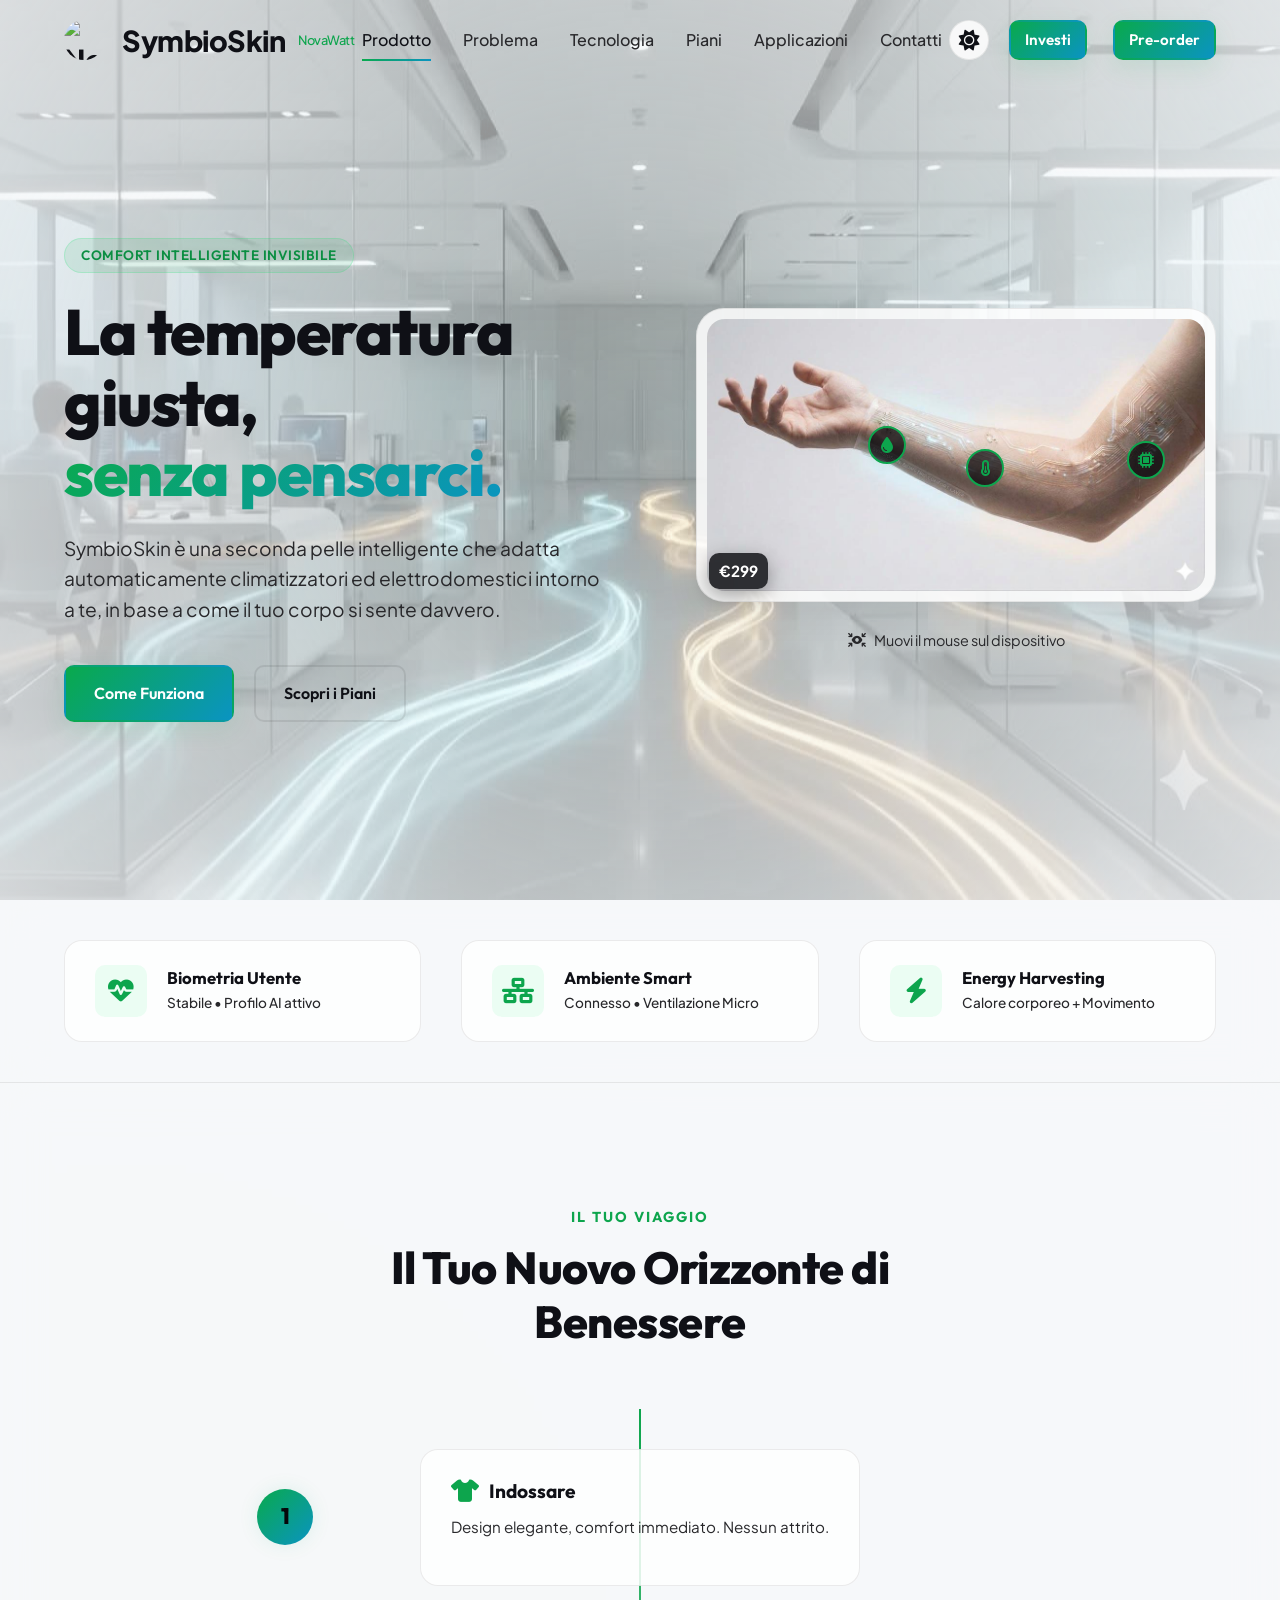
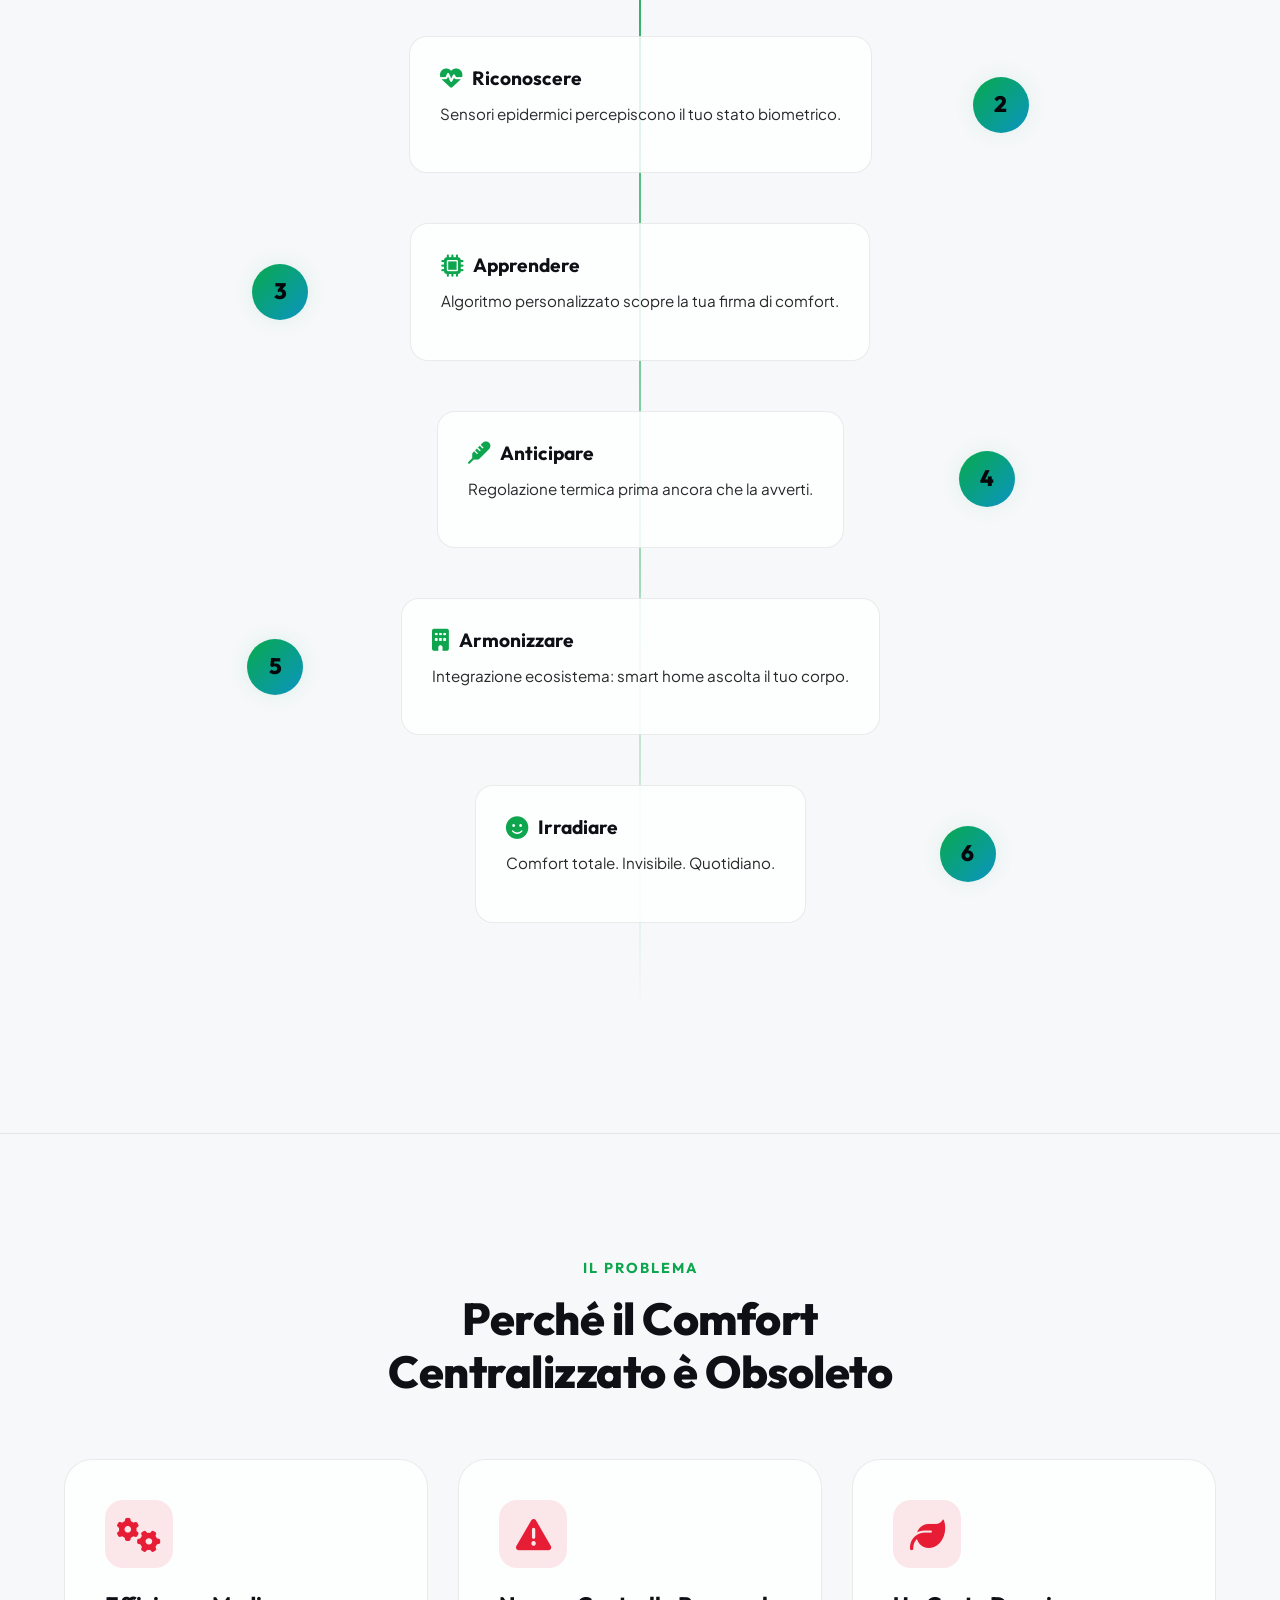
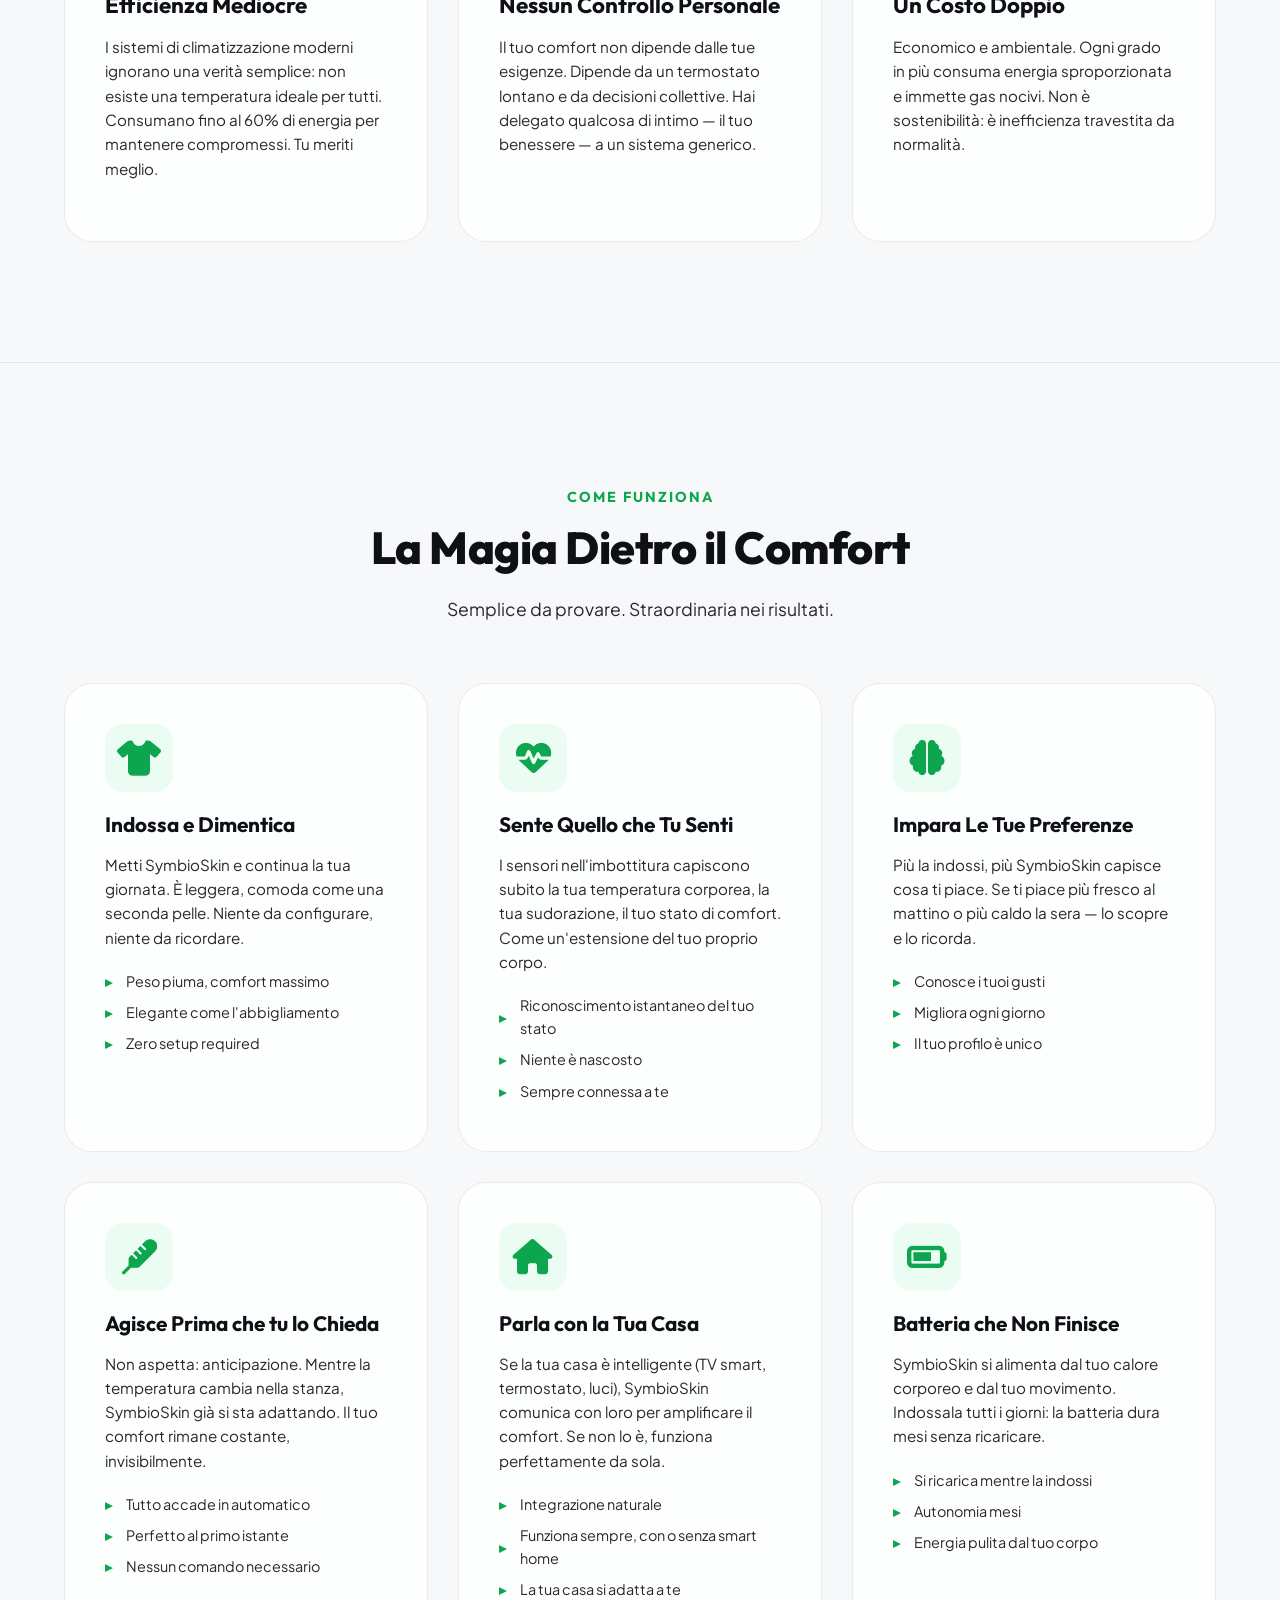
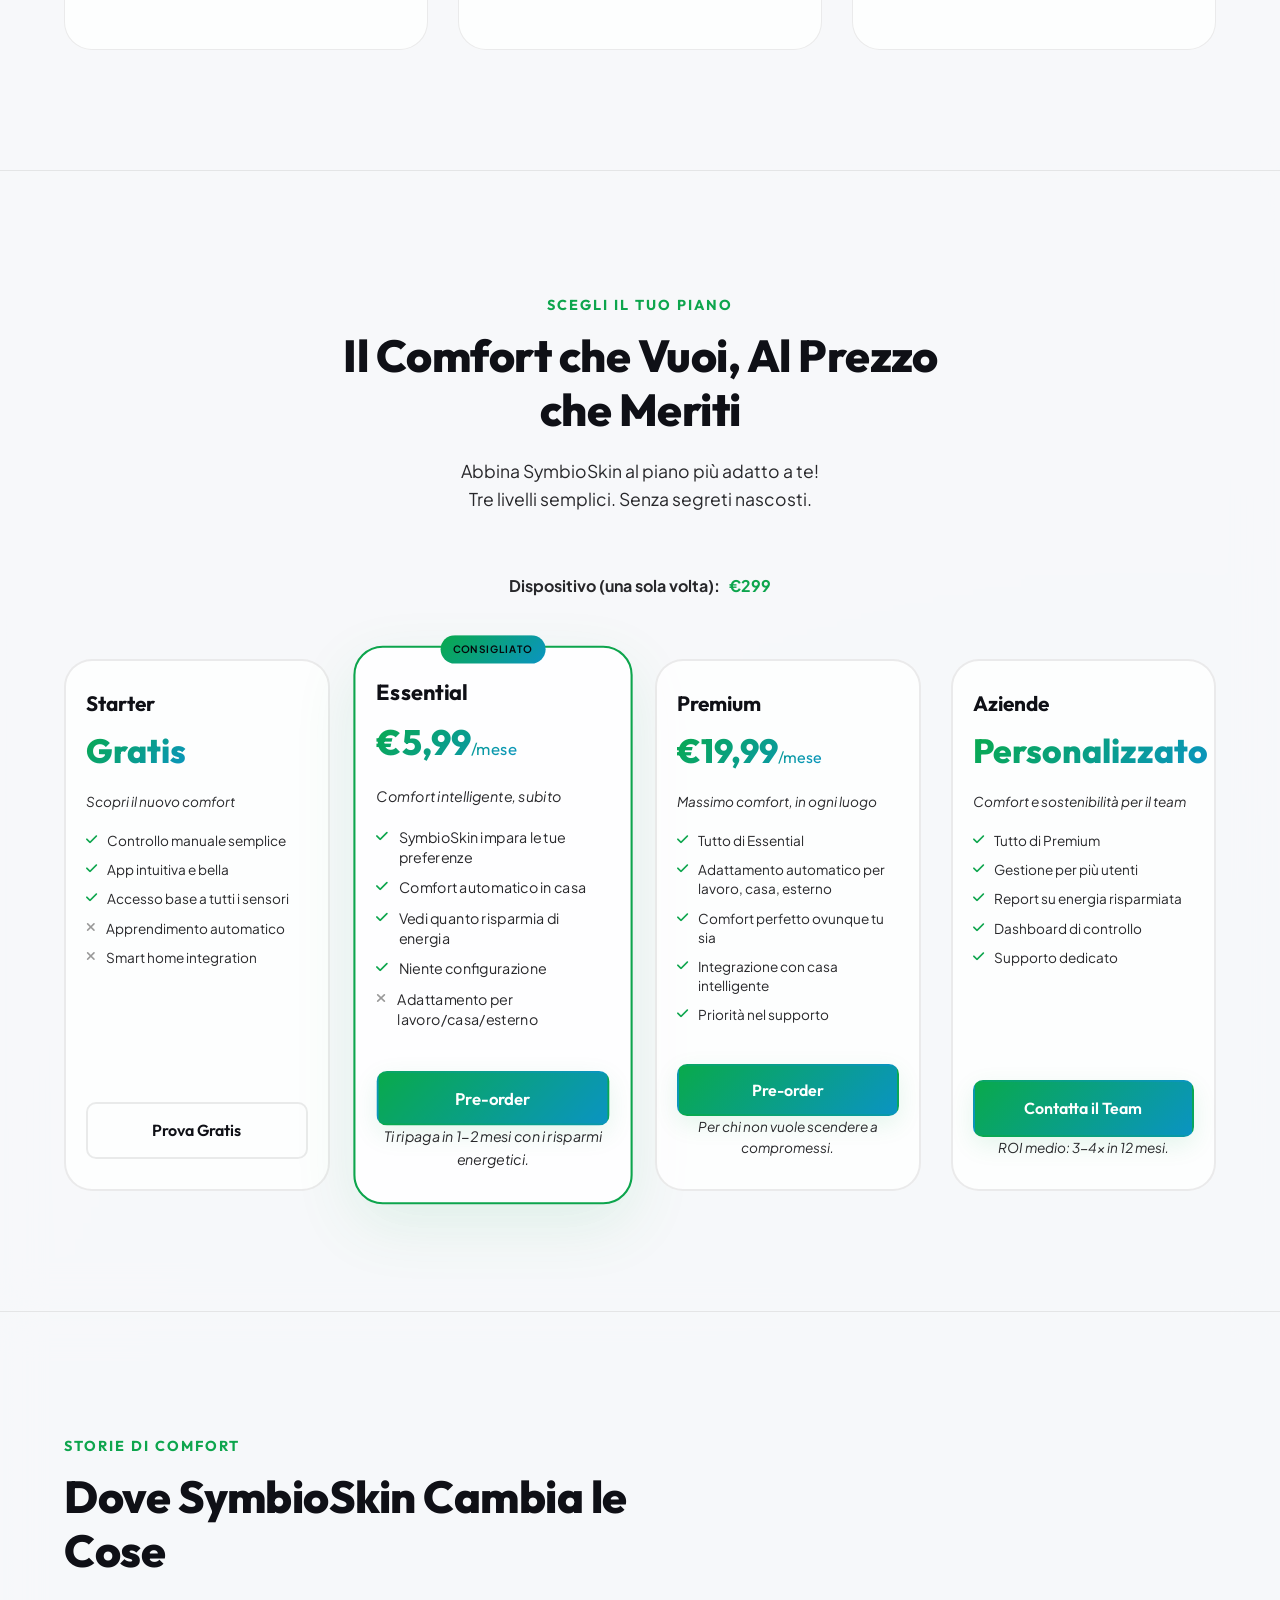
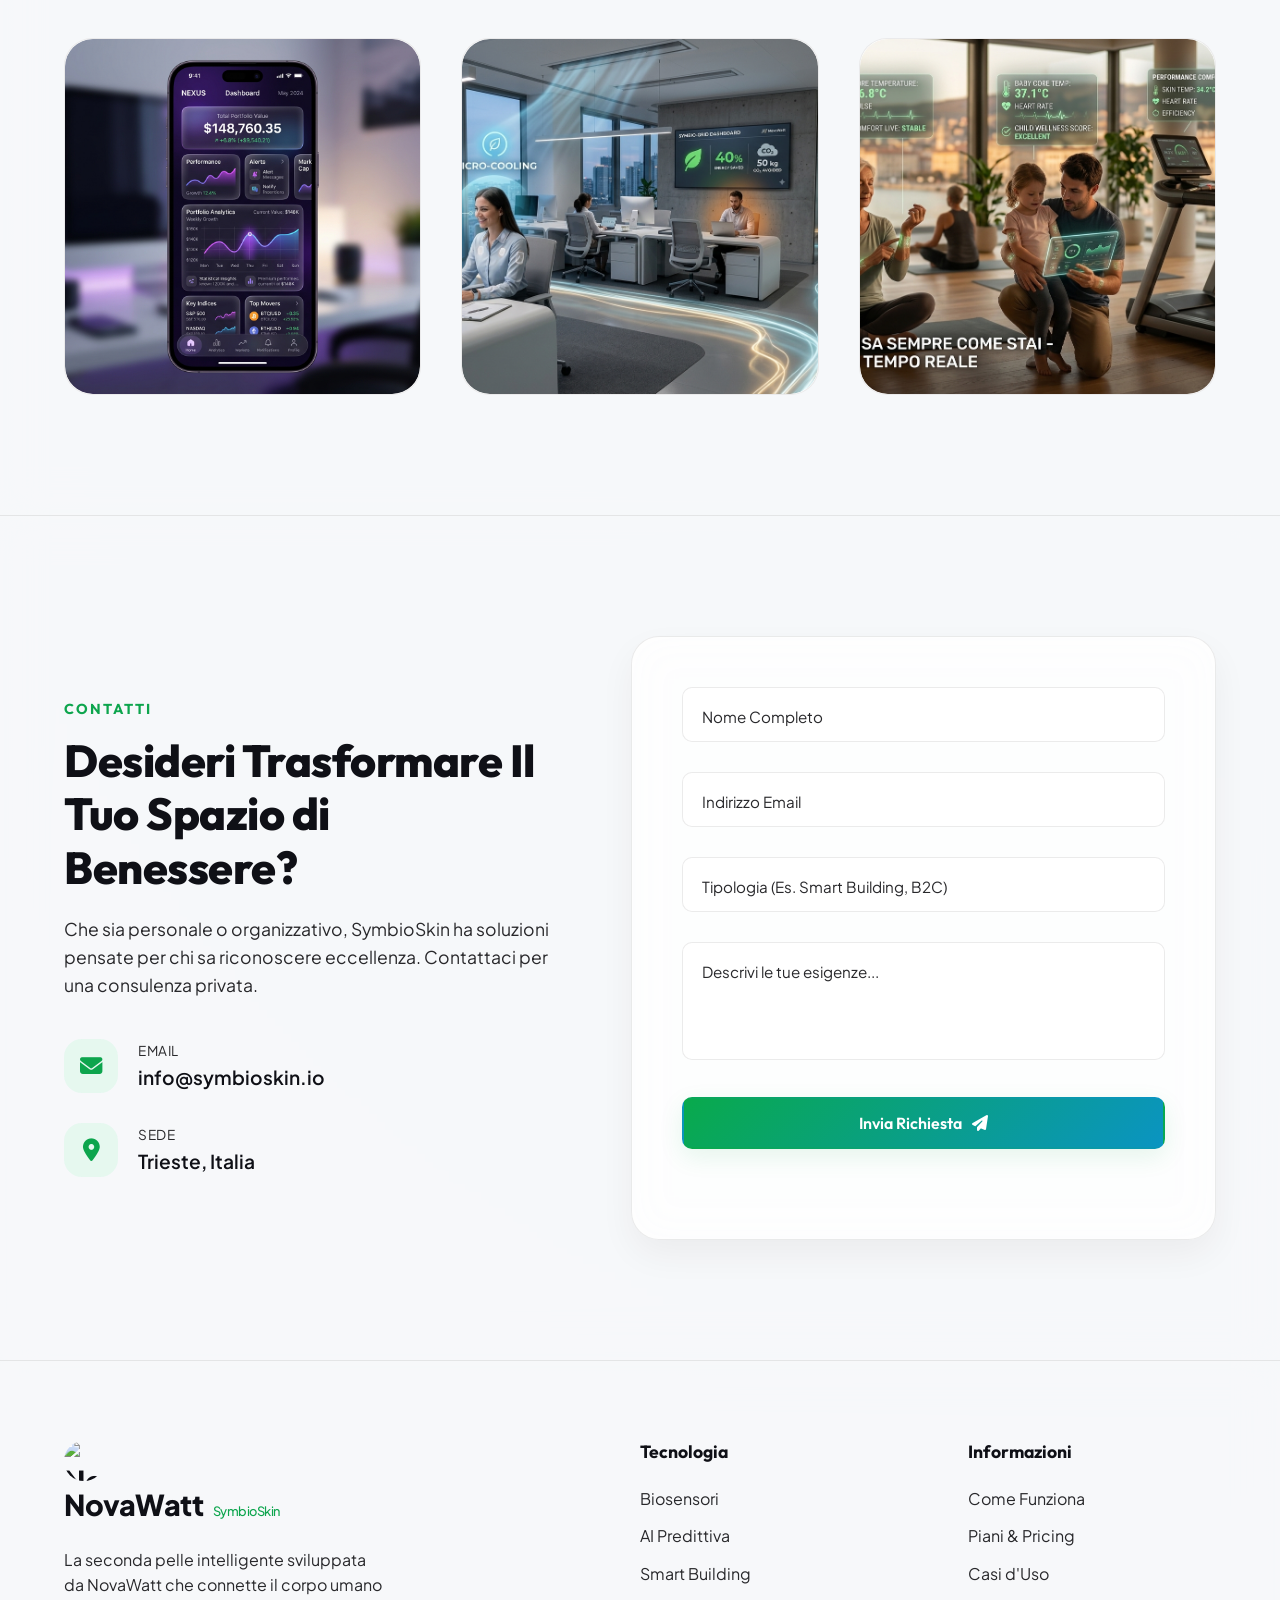
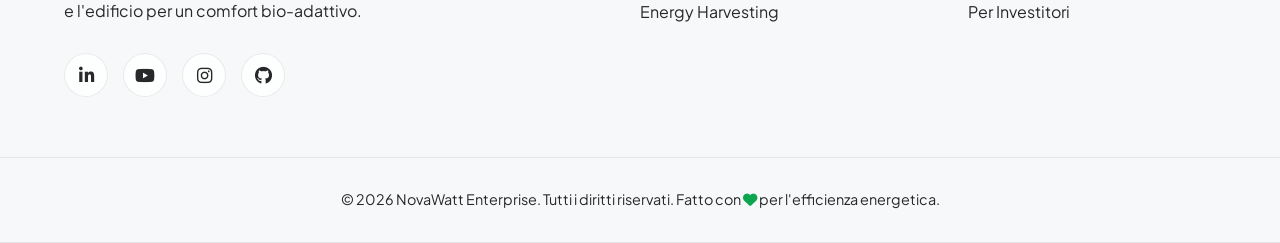
==== commit 66045c0f: "Miglioramento hammer" ====
--- a/index.html
+++ b/index.html
@@ -33,7 +33,7 @@
     <!-- Header Navigation -->
     <header id="header">
         <div class="container navbar">
-            <a href="index.html" class="logo"><img src="images/logoNovaWatt.png" alt="NovaWatt" class="brand-logo"> NovaWatt <span class="brand-product">SymbioSkin</span></a>
+            <a href="index.html" class="logo"><img src="images/logoNovaWatt.png" alt="NovaWatt" class="brand-logo"> SymbioSkin <span class="brand-product">NovaWatt</span></a>
             <nav class="nav-menu" id="nav-menu">
                 <a href="#hero" class="nav-link active">Prodotto</a>
                 <a href="#problem" class="nav-link">Problema</a>
@@ -71,10 +71,10 @@
                 <div class="hero-content animate-fade-in">
                     <span class="badge">Comfort Intelligente Invisibile</span>
                     <h1 class="hero-title">
-                        La temperatura giusta:<br>
-                        <span class="text-gradient">Senza Pensarci</span>
+                        La temperatura giusta,<br>
+                        <span class="text-gradient">senza pensarci.</span>
                     </h1>
-                    <p class="hero-desc">Una seconda pelle intelligente che adatta automaticamente caldo e freddo intorno a te, in base a come il tuo corpo sta davvero reagendo.</p>
+                    <p class="hero-desc">SymbioSkin è una seconda pelle intelligente che adatta automaticamente climatizzatori ed elettrodomestici intorno a te, in base a come il tuo corpo si sente davvero.</p>
                     <div class="hero-cta">
                         <a href="#technology" class="btn btn-primary">Come Funziona</a>
                         <a href="#plans" class="btn btn-outline">Scopri i Piani</a>
@@ -295,7 +295,9 @@
                 <div class="section-header text-center reveal">
                     <span class="section-subtitle">Scegli il Tuo Piano</span>
                     <h2 class="section-title">Il Comfort che Vuoi, Al Prezzo che Meriti</h2>
+                    <p class="section-desc">Abbina SymbioSkin al piano più adatto a te!</p>
                     <p class="section-desc">Tre livelli semplici. Senza segreti nascosti.</p>
+
                 </div>
                 <div class="device-price" aria-hidden="true">Dispositivo (una sola volta): <strong>€299</strong></div>
                 <div class="plans-grid">
@@ -506,7 +508,7 @@
             </div>
         </div>
         <div class="footer-bottom text-center">
-            <p>&copy; 2026 SymbioSkin Project. Tutti i diritti riservati. Fatto con <i class="fa-solid fa-heart" style="color: var(--primary-color);"></i> per l'efficienza energetica.</p>
+            <p>&copy; 2026 NovaWatt Enterprise. Tutti i diritti riservati. Fatto con <i class="fa-solid fa-heart" style="color: var(--primary-color);"></i> per l'efficienza energetica.</p>
         </div>
     </footer>
 
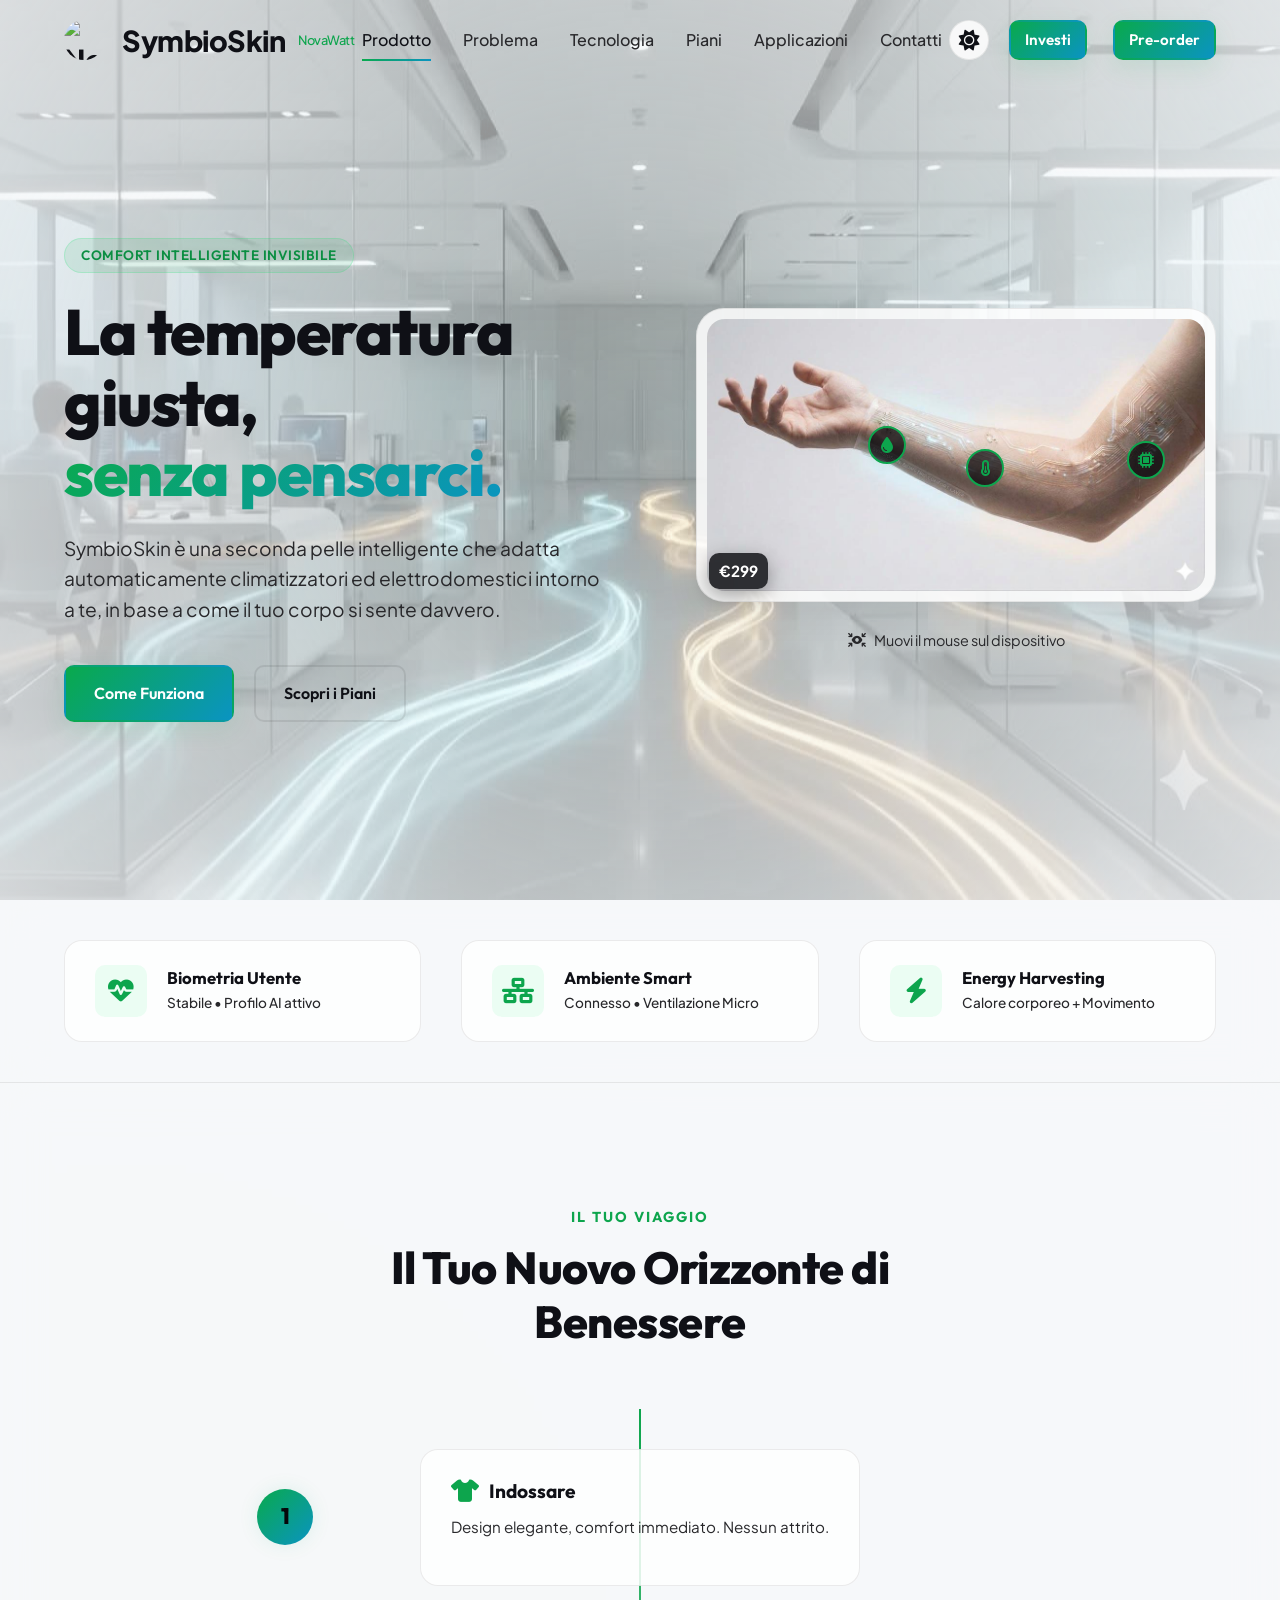
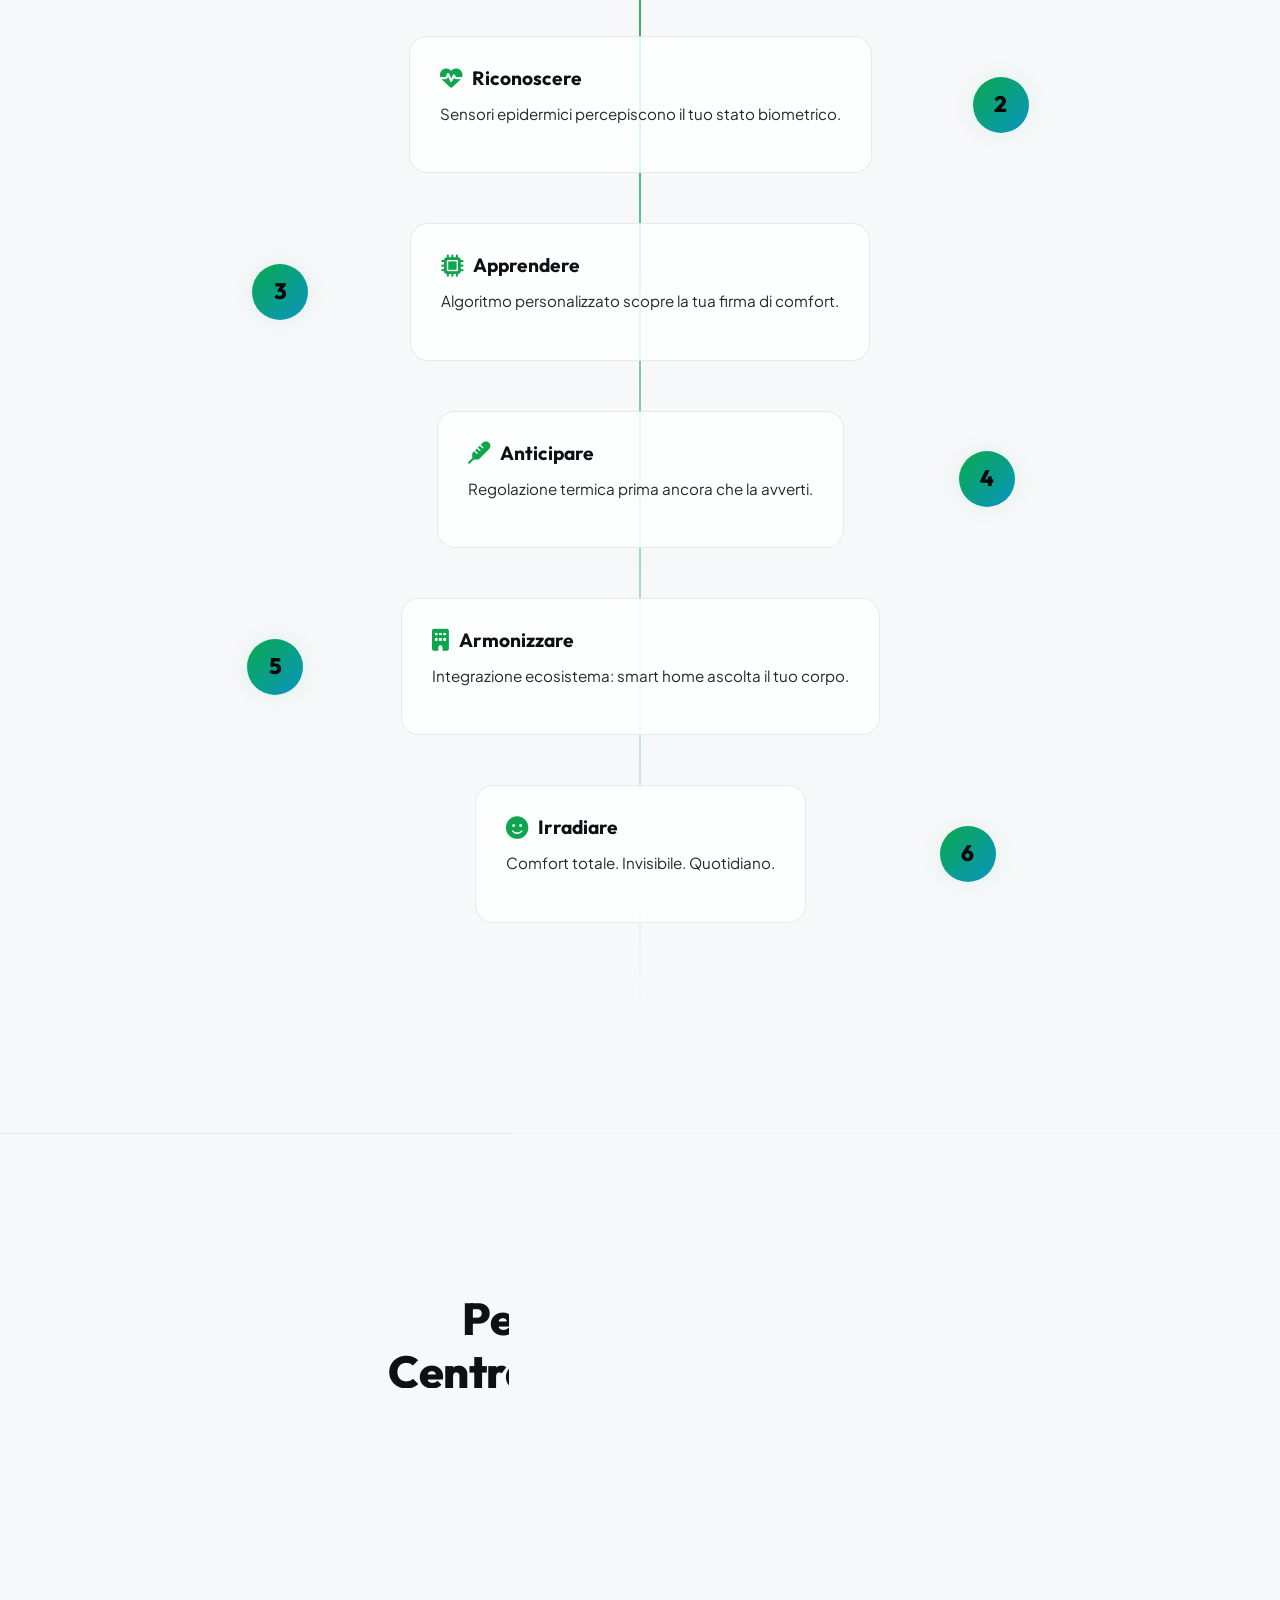
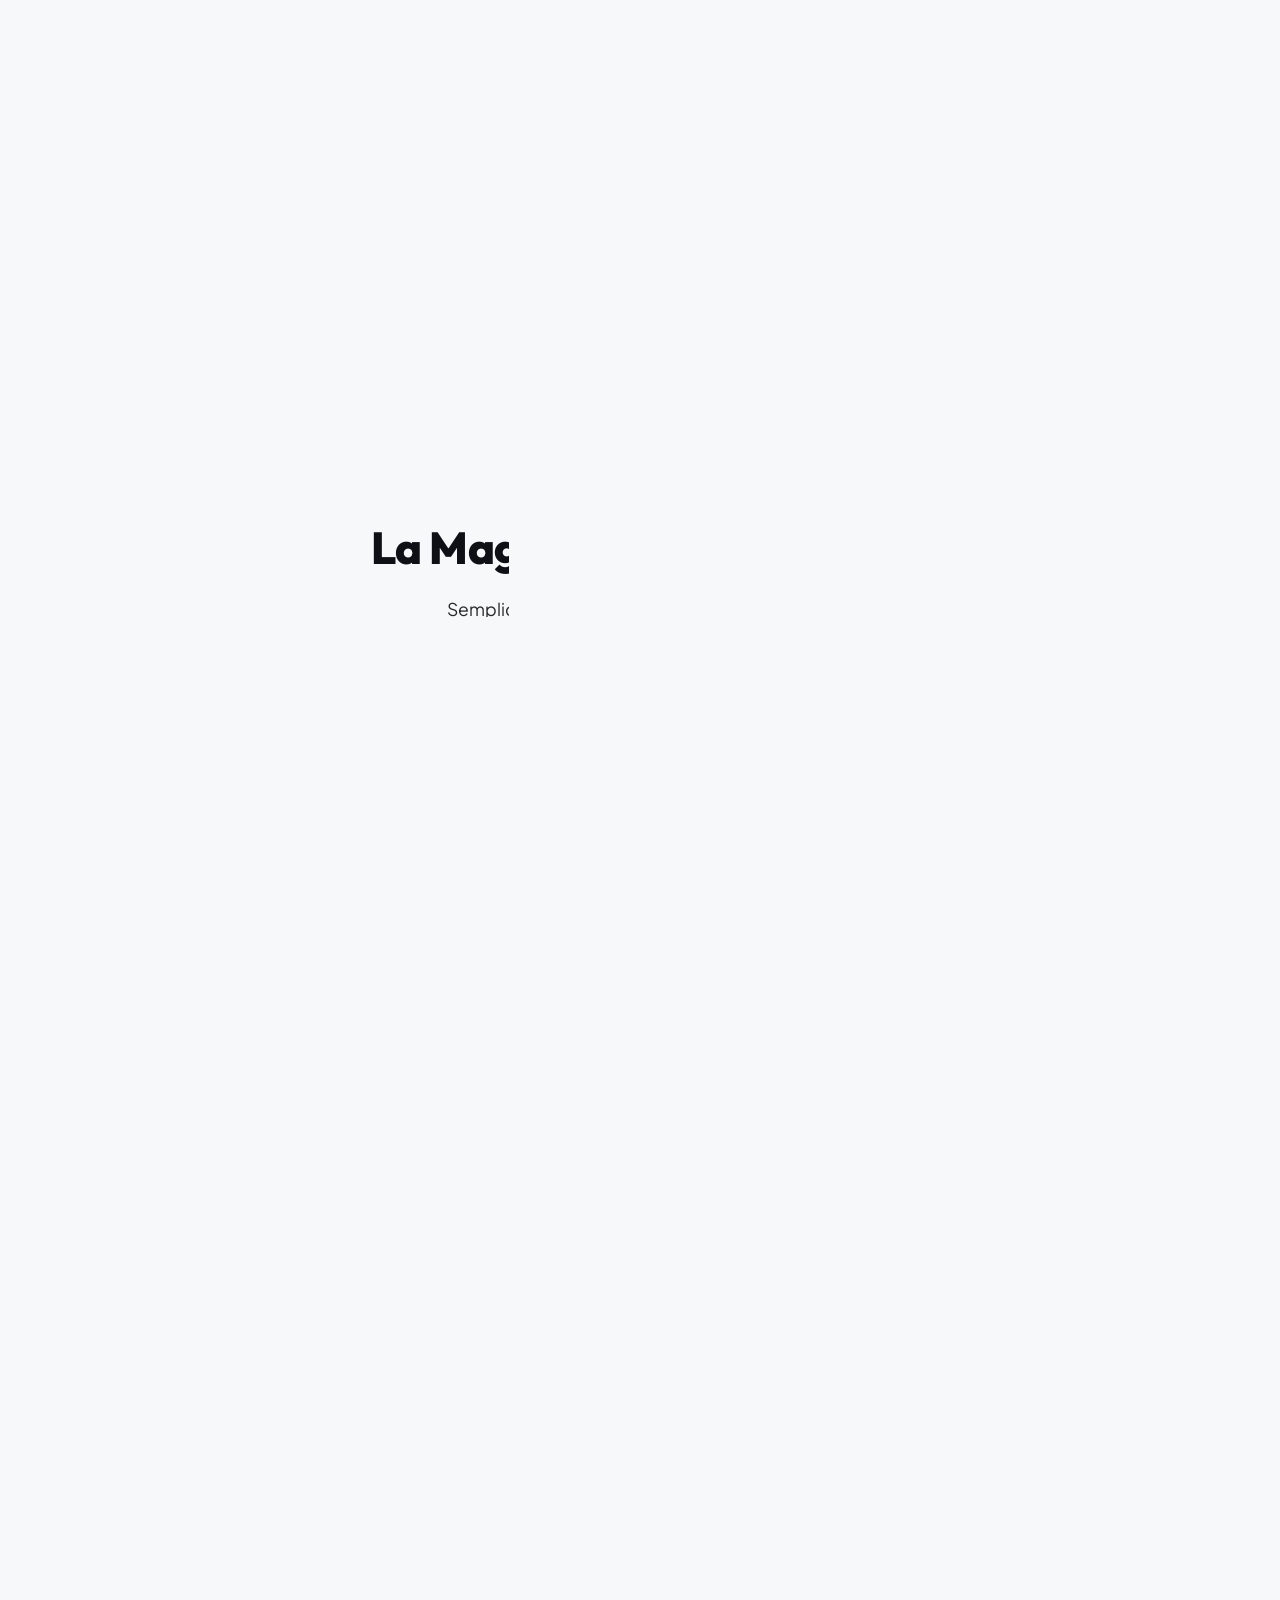
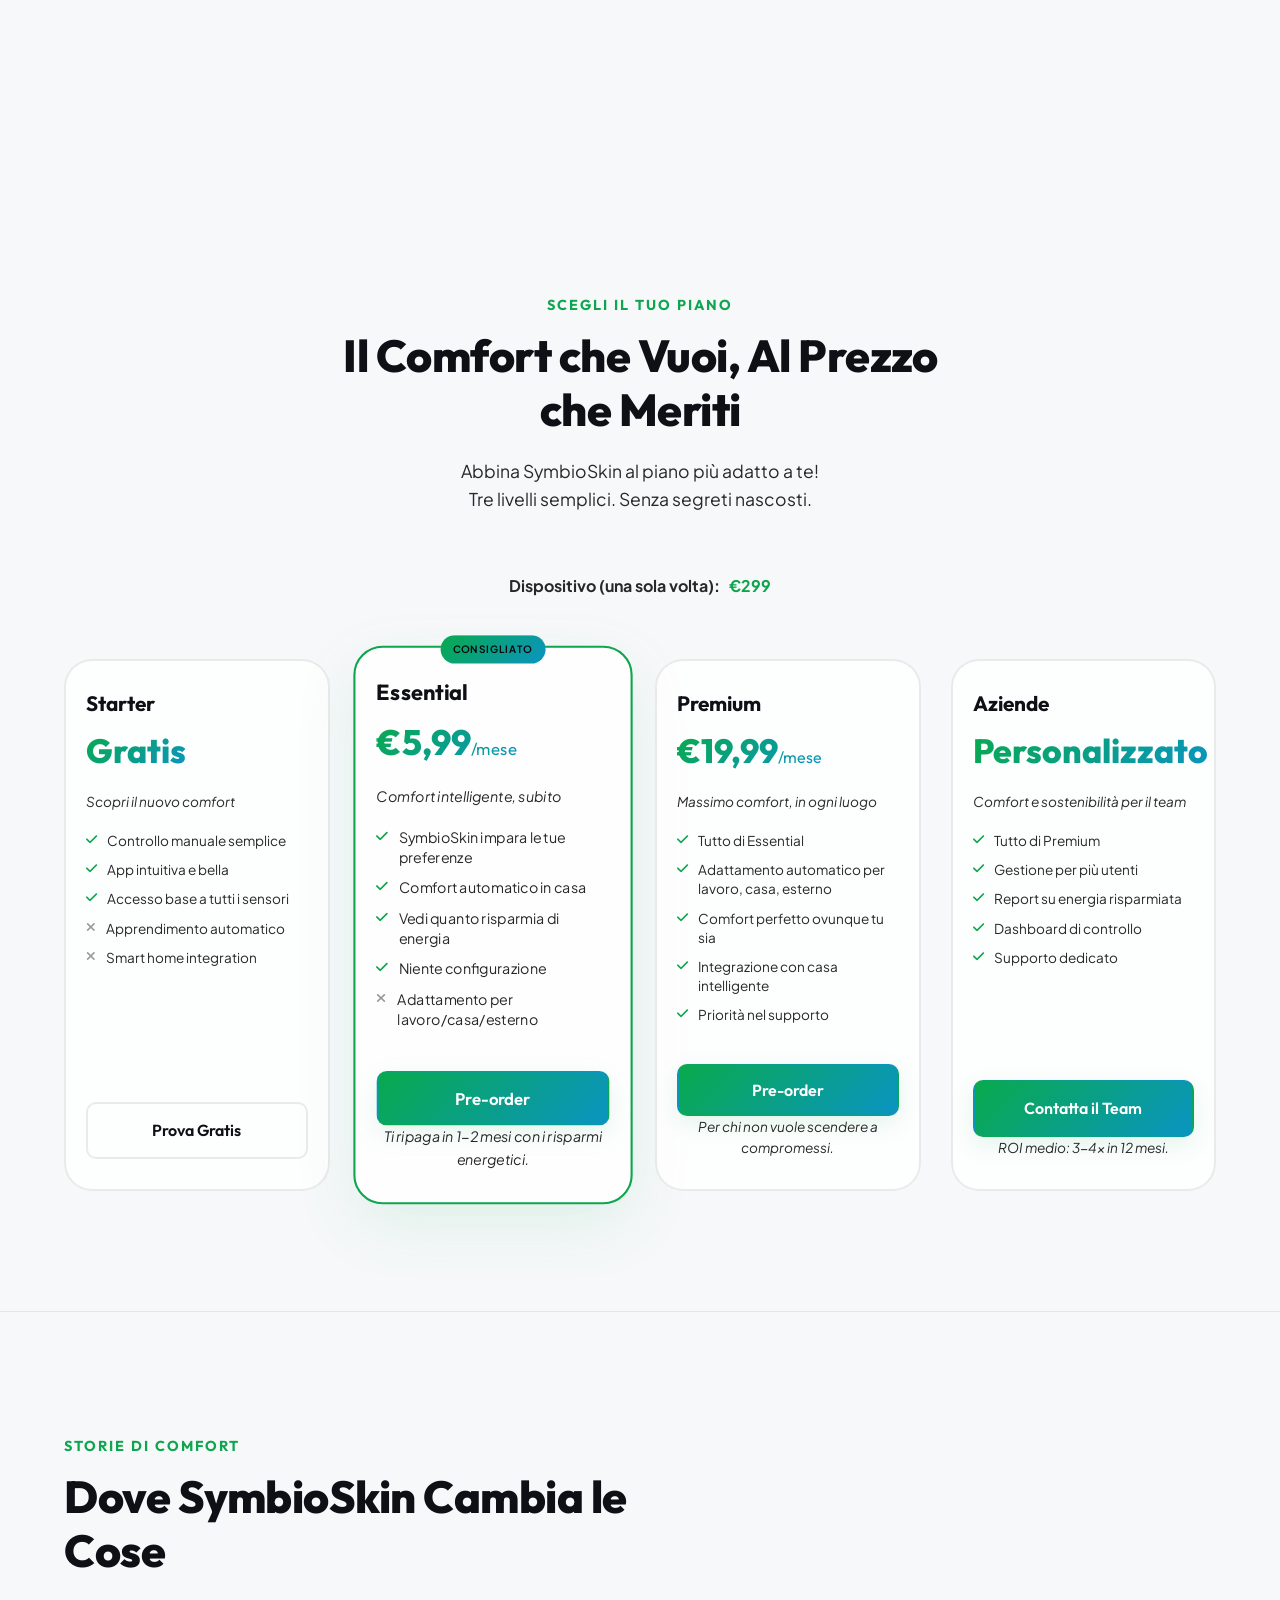
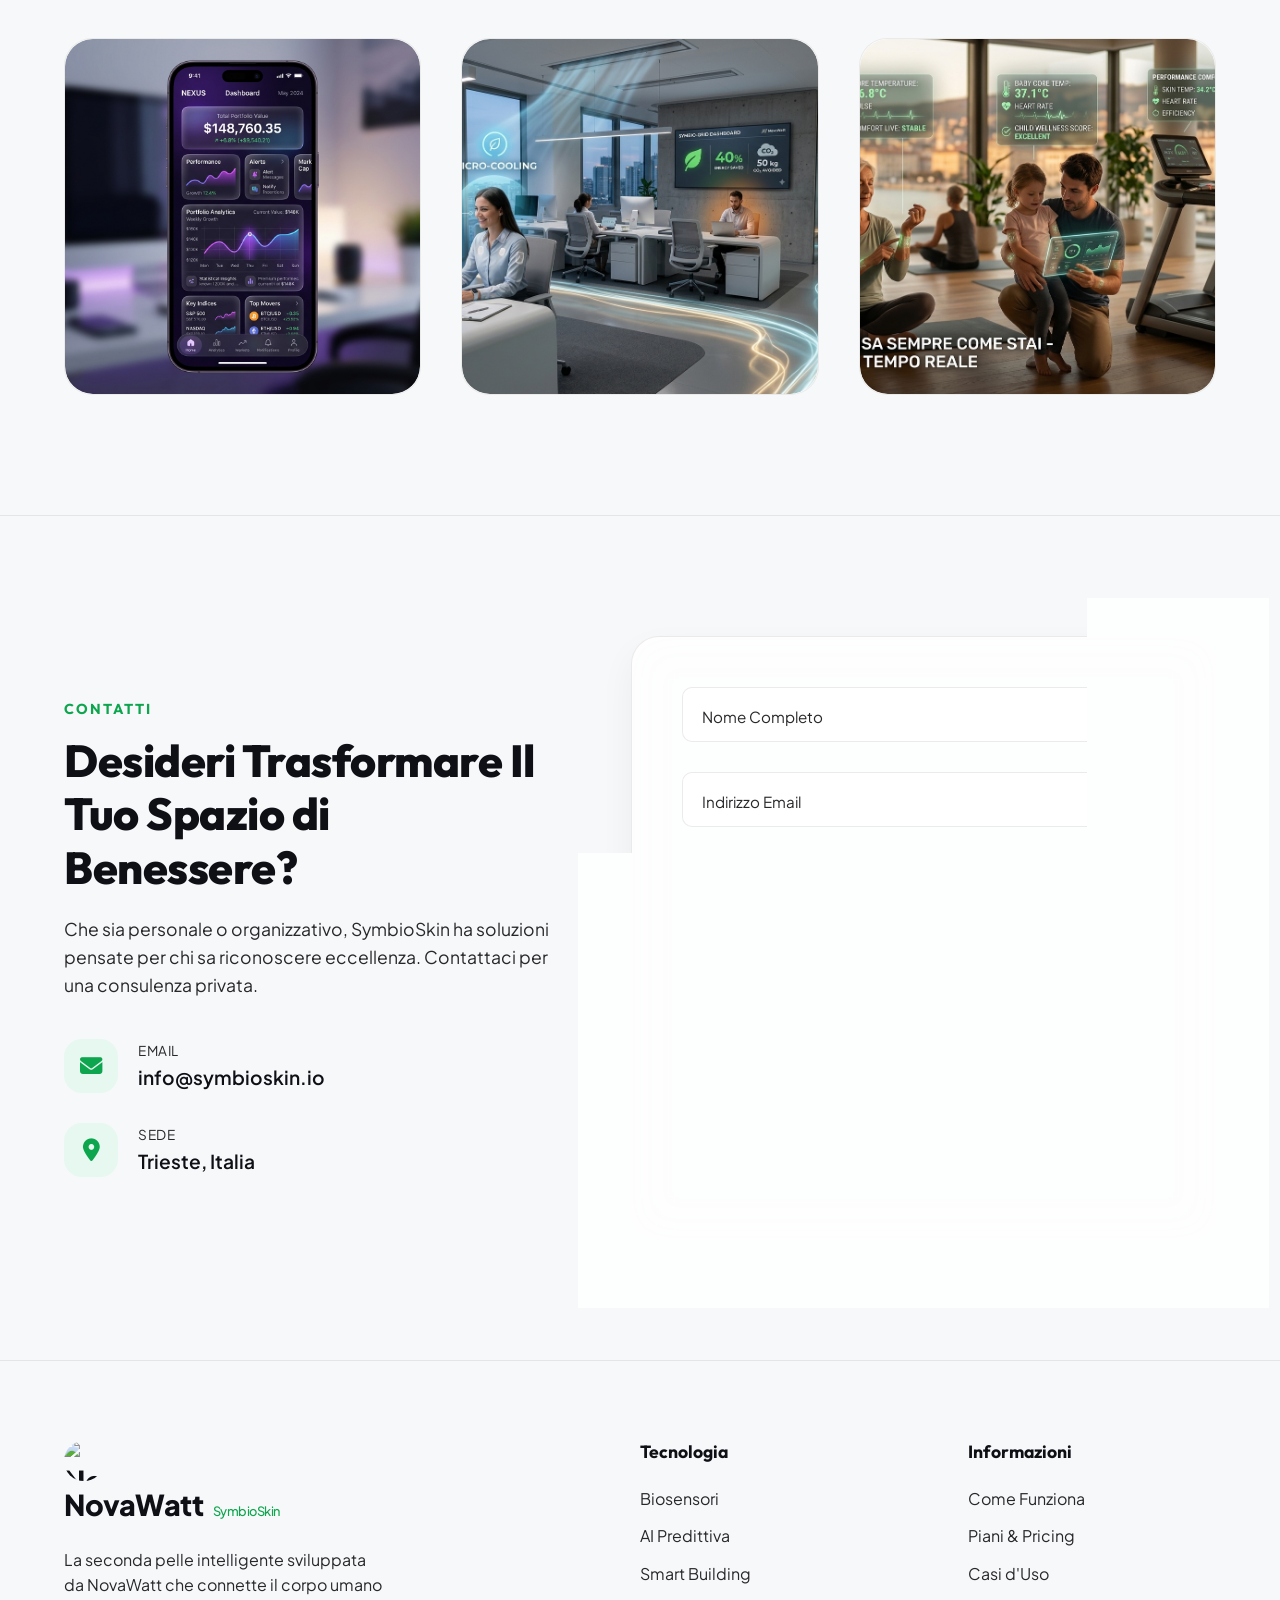
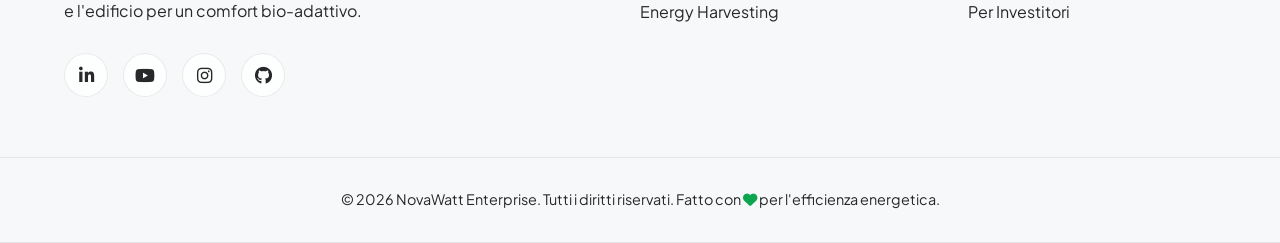
==== commit 231aa4fa: "Miglioramento hammer" ====
--- a/index.html
+++ b/index.html
@@ -3,7 +3,7 @@
 <head>
     <meta charset="UTF-8">
     <meta name="viewport" content="width=device-width, initial-scale=1.0">
-    <title>SymbioSkin — La Tua Pelle Perfezionata | Comfort Intelligente Invisibile</title>
+    <title>SymbioSkin — La temperatura giusta, senza pensarci. | Comfort Intelligente Invisibile</title>
     <meta name="description" content="SymbioSkin porta il tuo corpo e l'ambiente in armonia. Comfort intelligente che si anticipa da solo, invisibilmente. Design premium, tecnologia evoluta.">
     <meta name="keywords" content="SymbioSkin, wearable design, comfort termico, smart building, biometric feedback, risparmio energetico">
     <link rel="preconnect" href="https://fonts.googleapis.com">
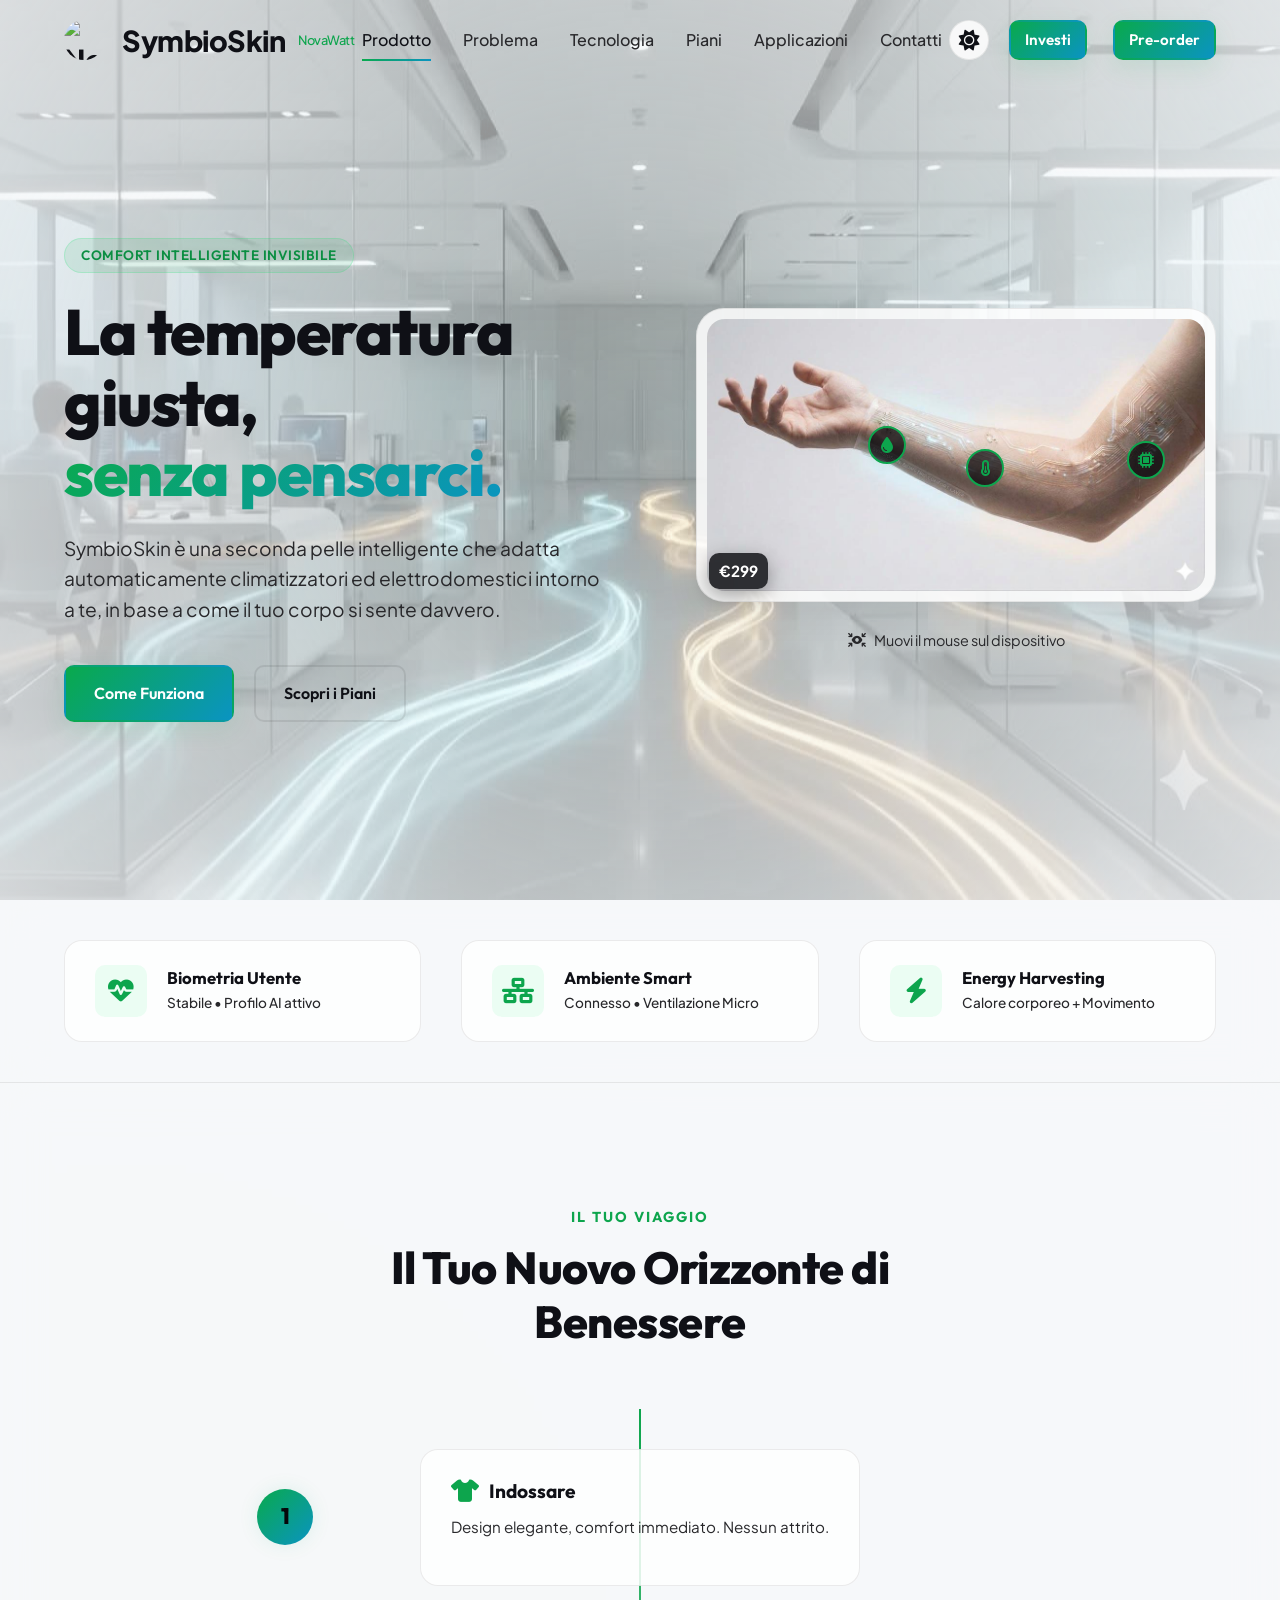
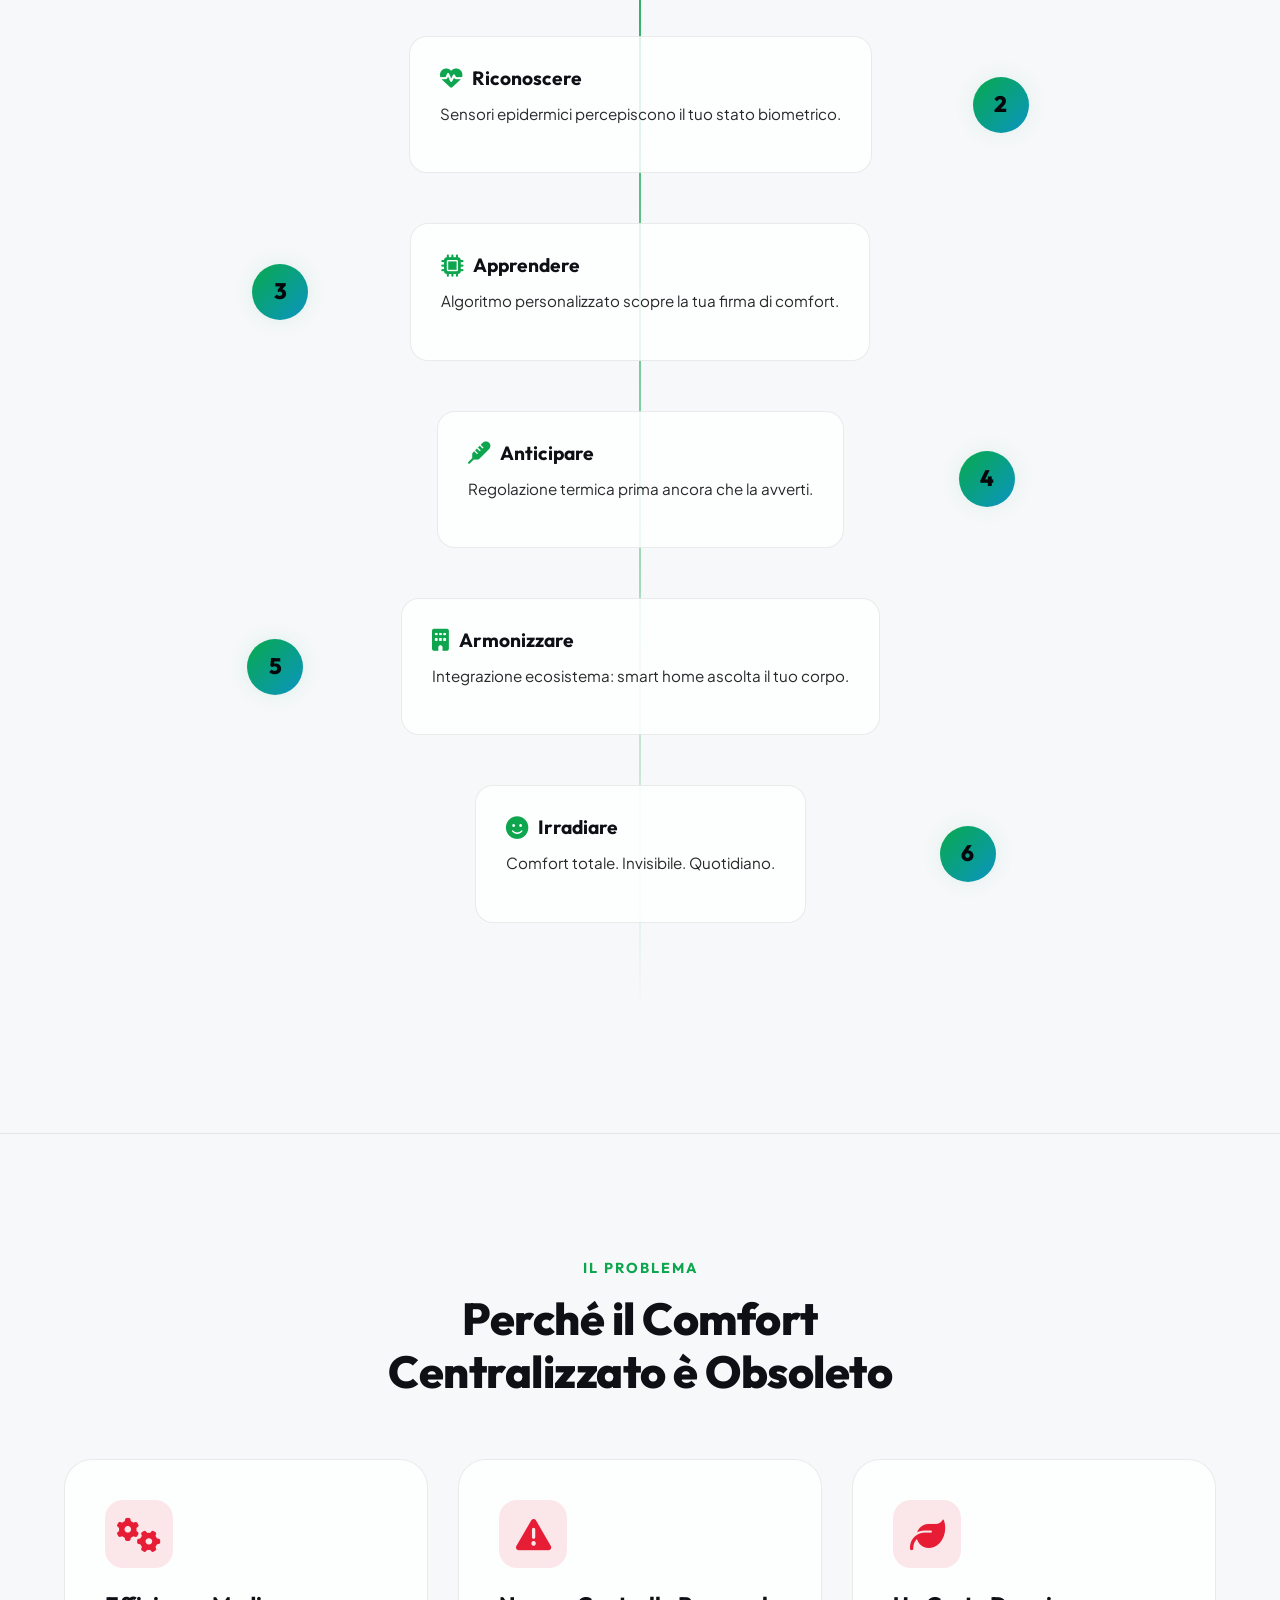
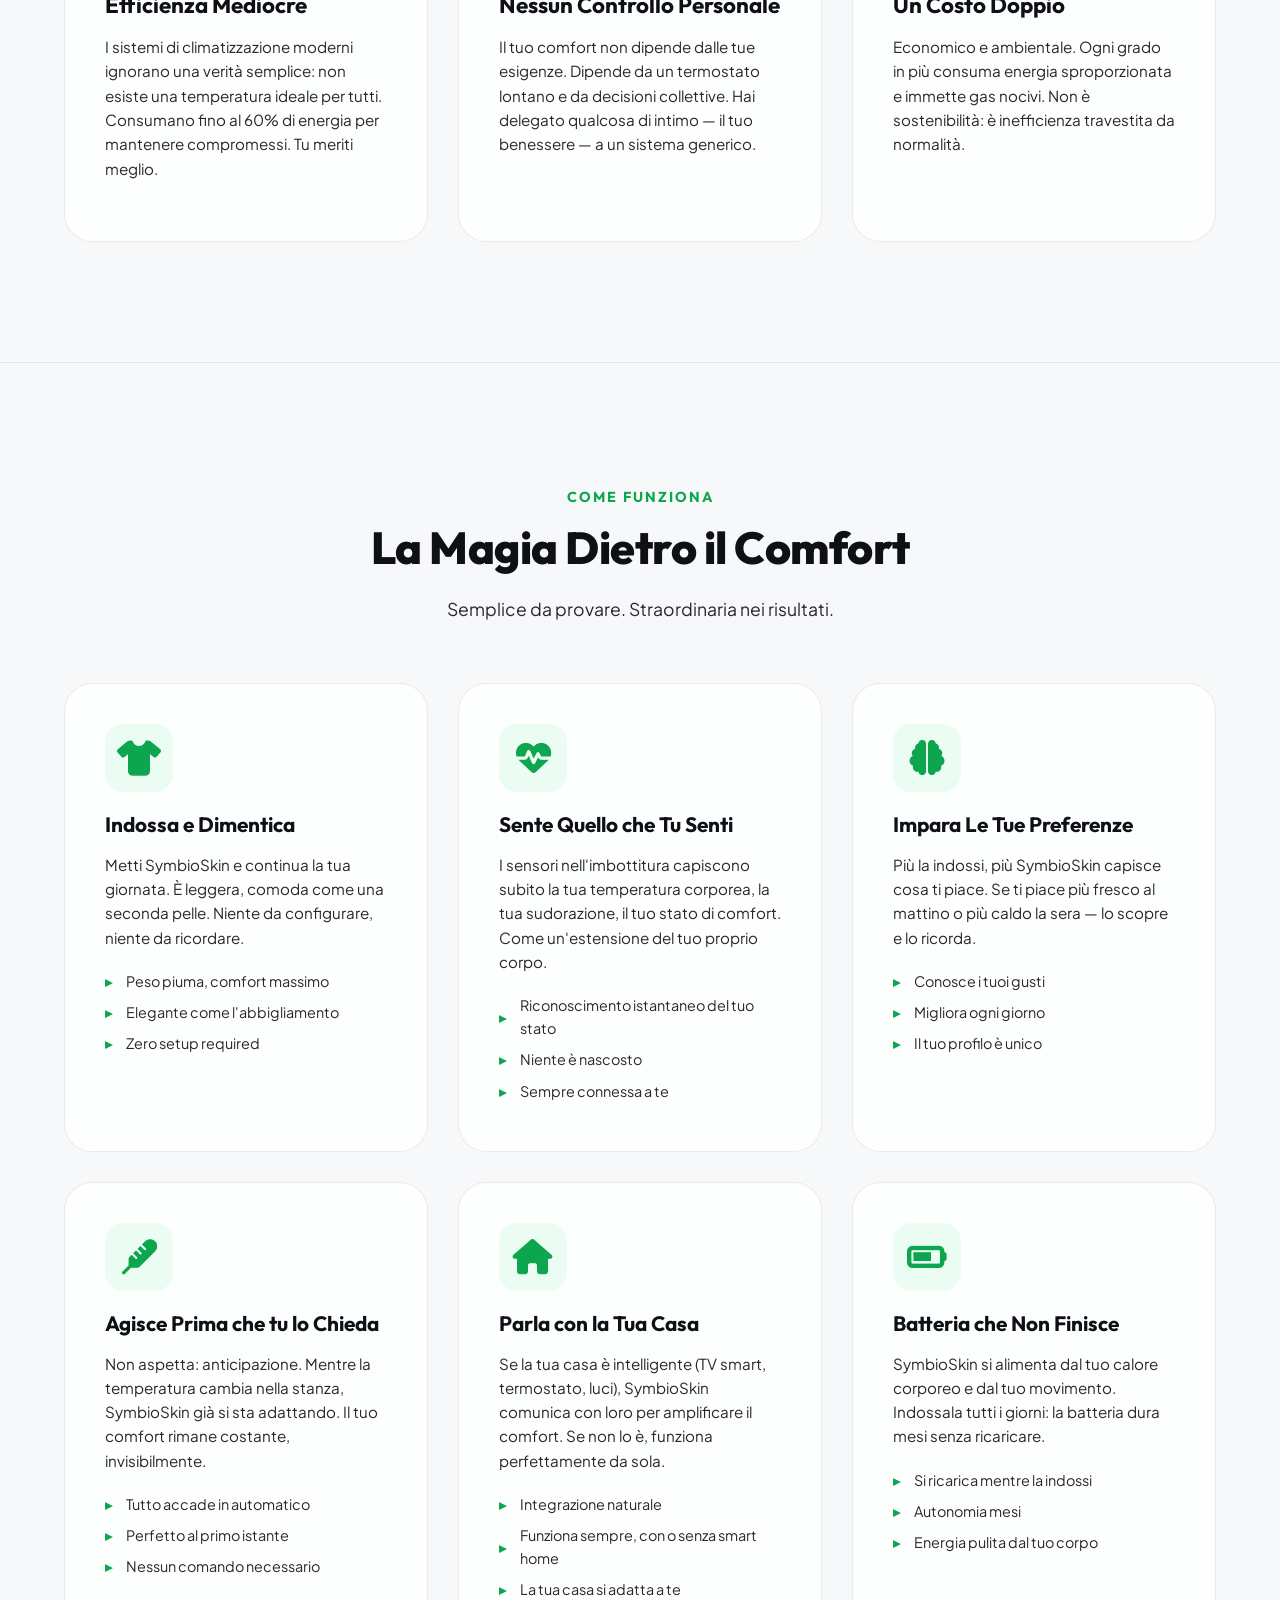
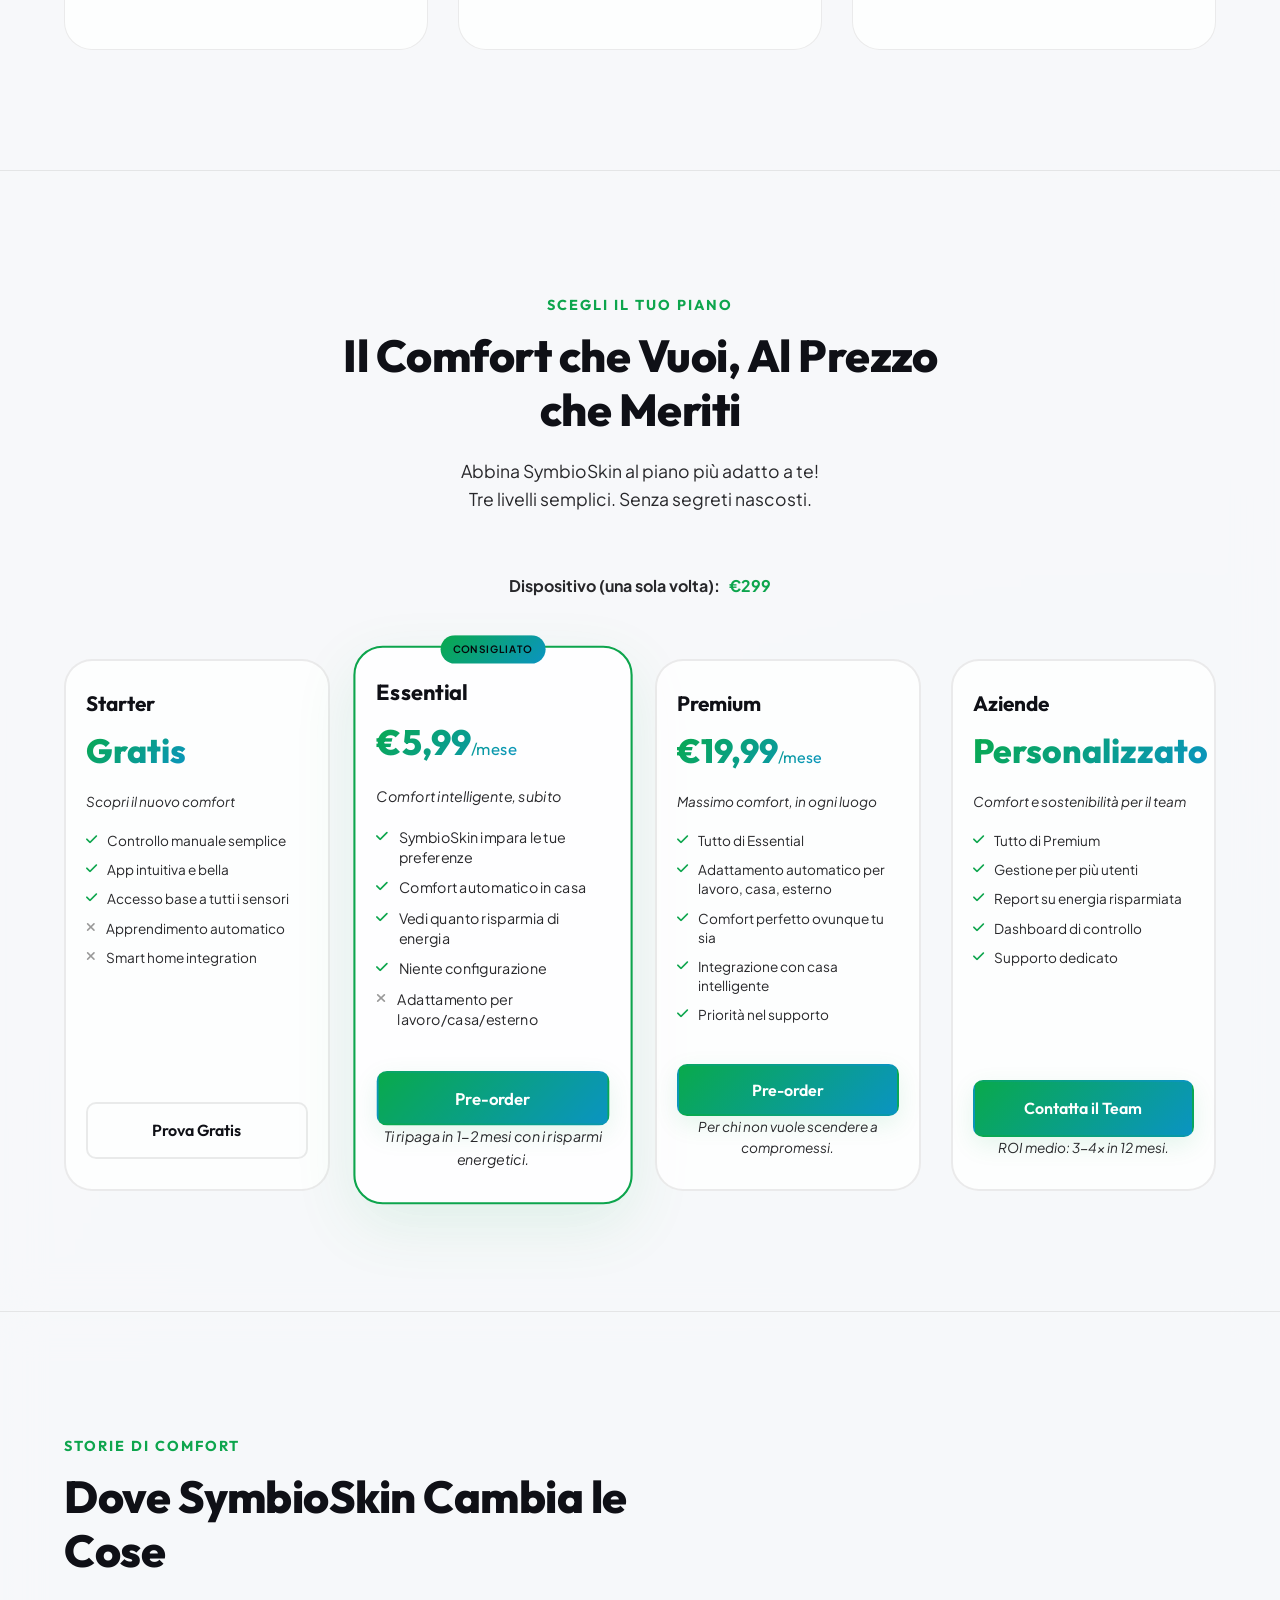
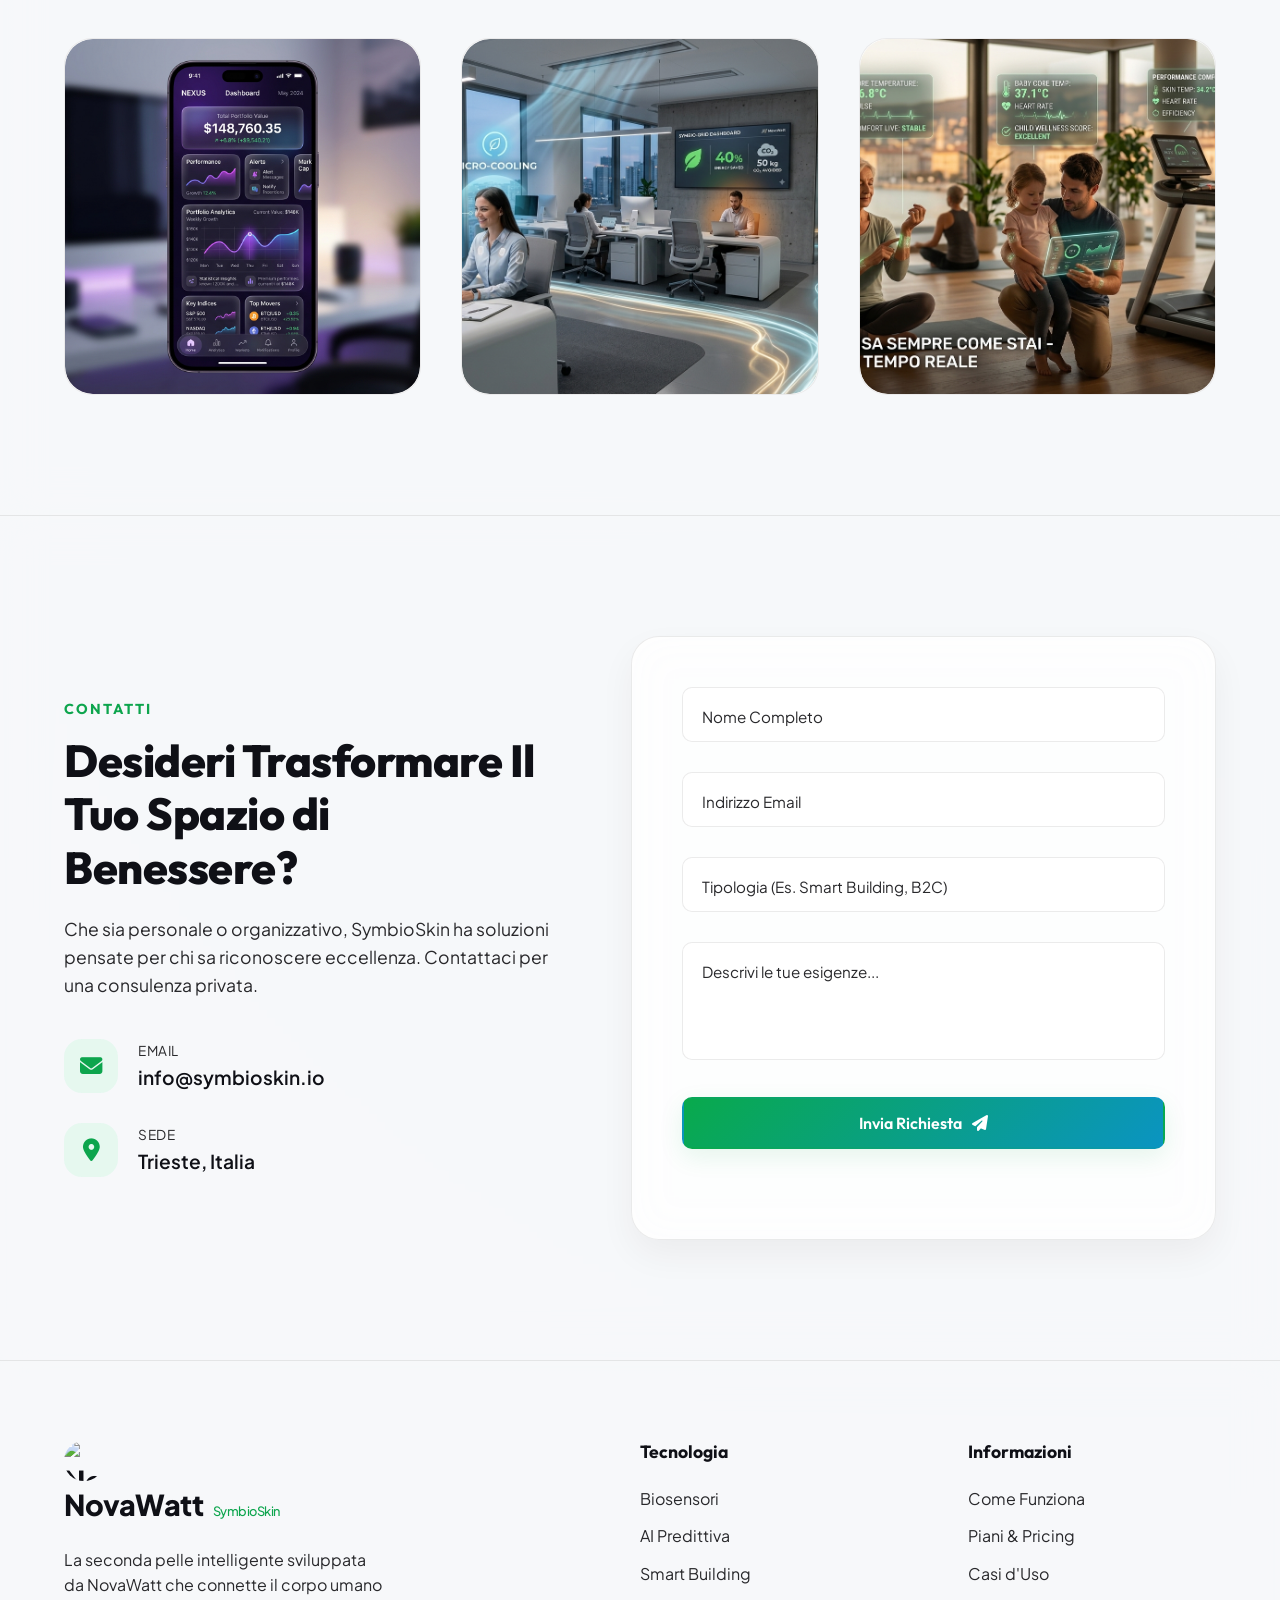
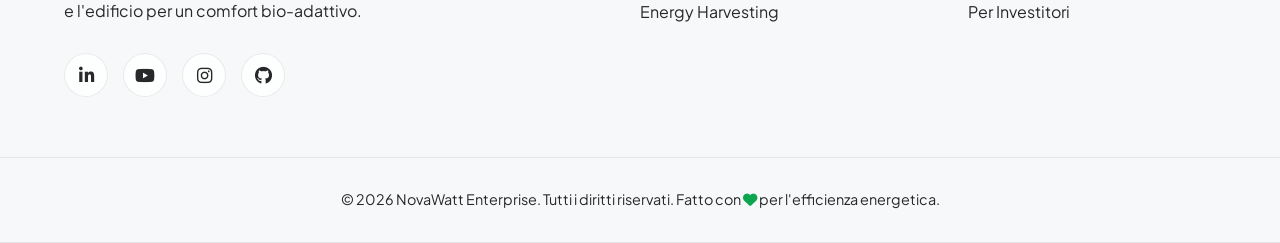
==== commit 73c69fb0: "Miglioramento hammer" ====
--- a/index.html
+++ b/index.html
@@ -3,7 +3,7 @@
 <head>
     <meta charset="UTF-8">
     <meta name="viewport" content="width=device-width, initial-scale=1.0">
-    <title>SymbioSkin — La temperatura giusta, senza pensarci. | Comfort Intelligente Invisibile</title>
+    <title>SymbioSkin — La temperatura giusta, senza pensarci.</title>
     <meta name="description" content="SymbioSkin porta il tuo corpo e l'ambiente in armonia. Comfort intelligente che si anticipa da solo, invisibilmente. Design premium, tecnologia evoluta.">
     <meta name="keywords" content="SymbioSkin, wearable design, comfort termico, smart building, biometric feedback, risparmio energetico">
     <link rel="preconnect" href="https://fonts.googleapis.com">
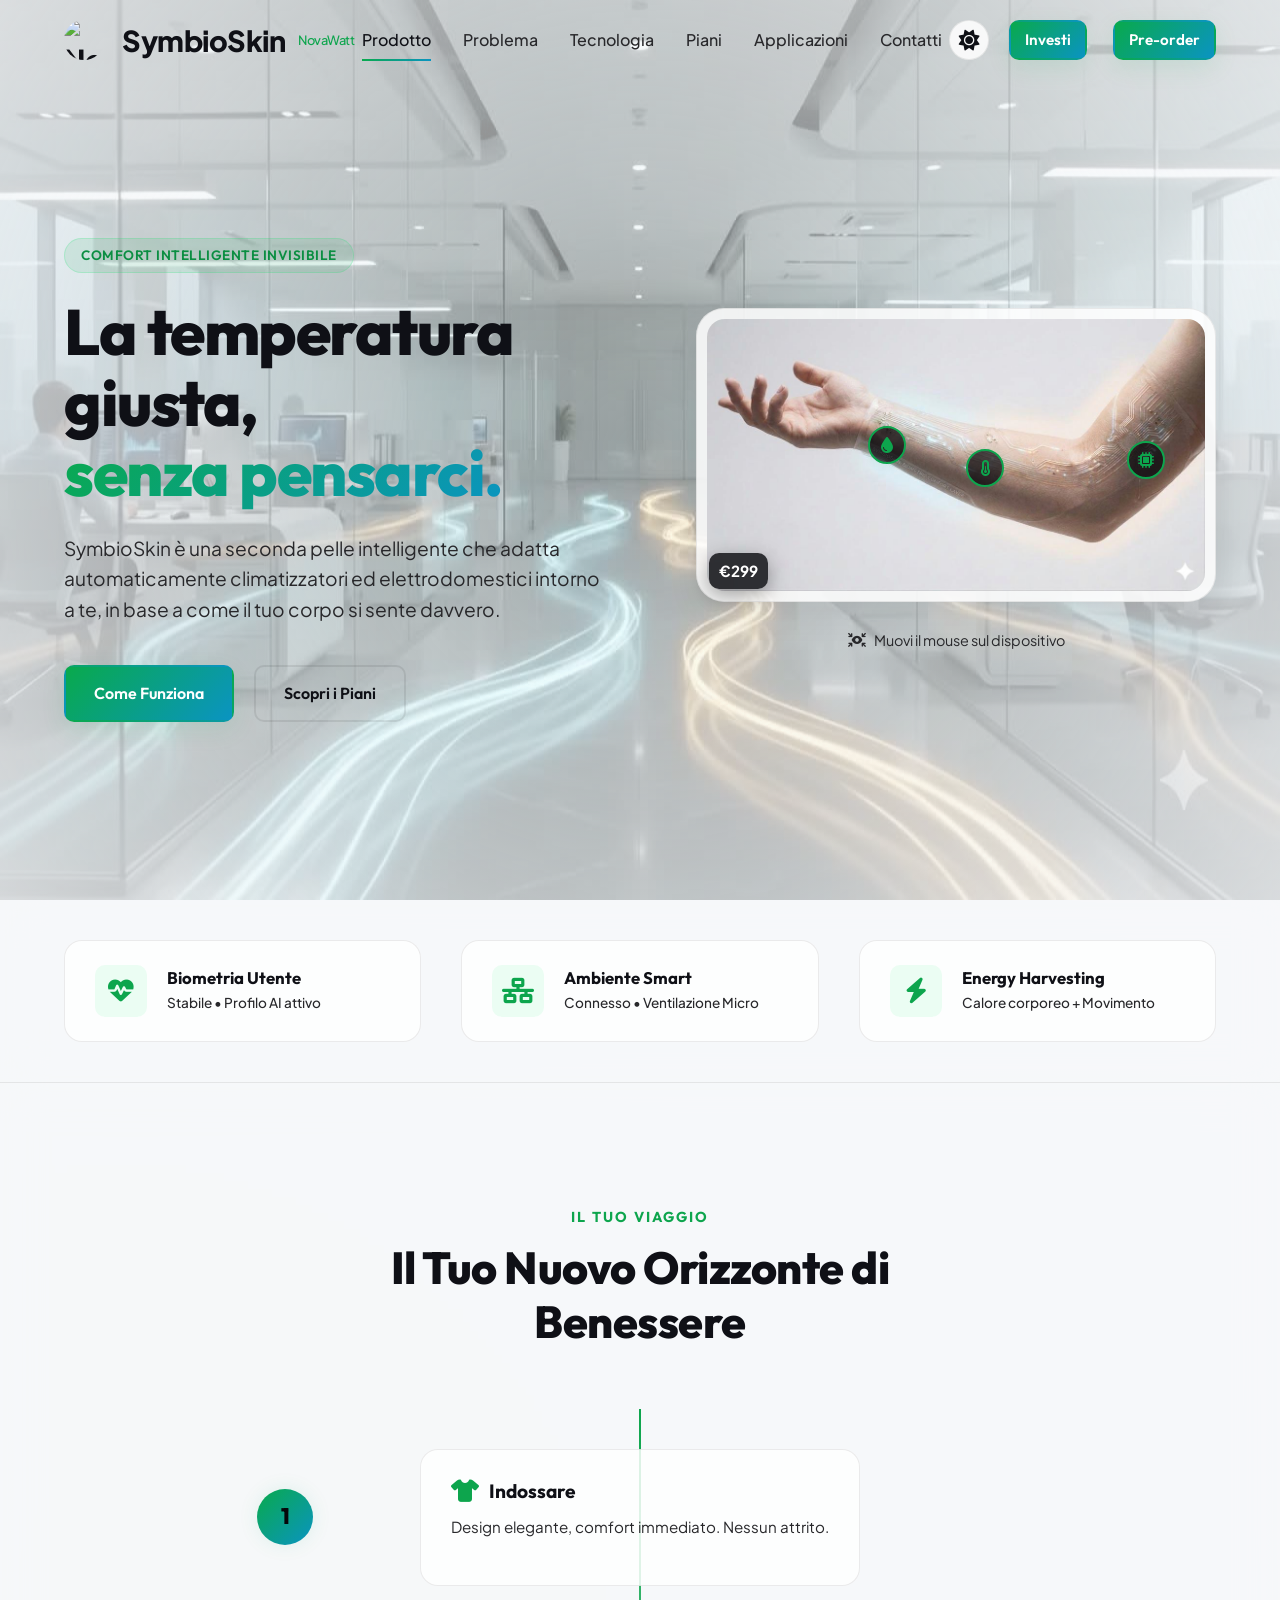
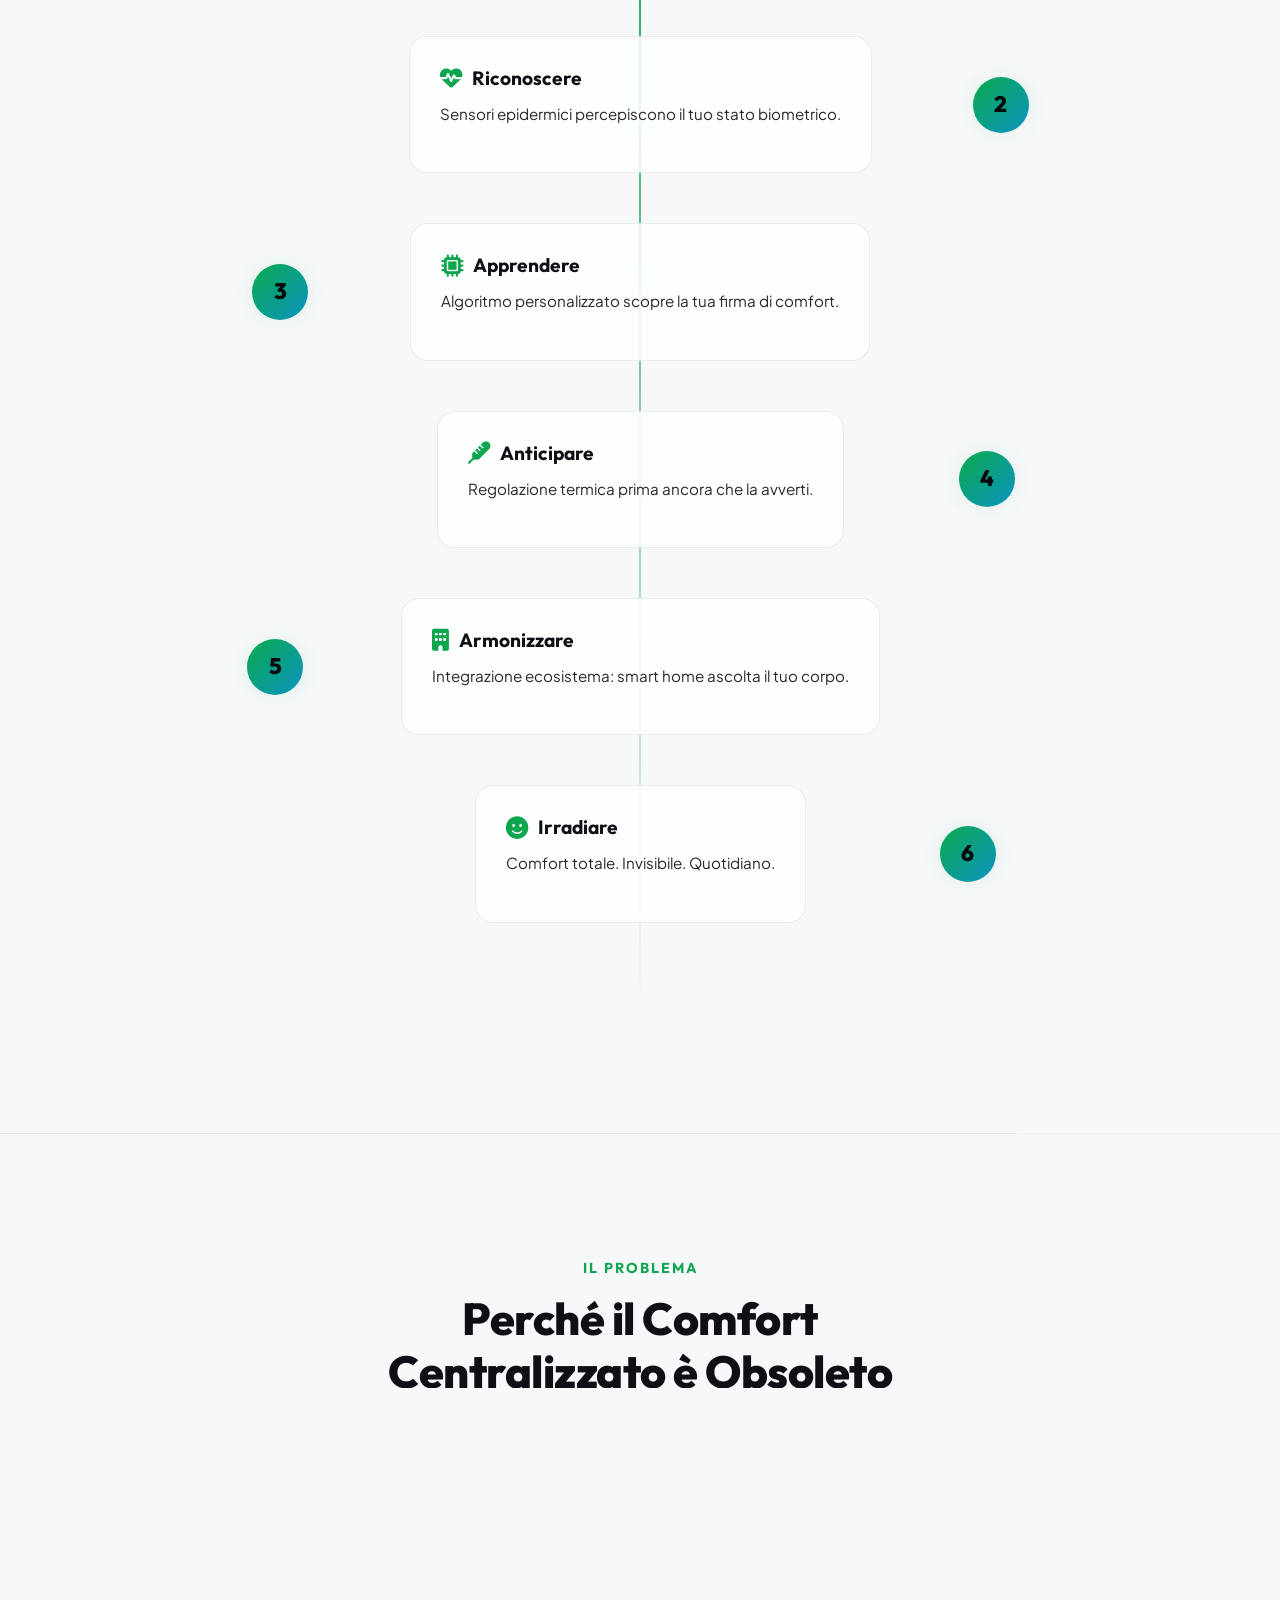
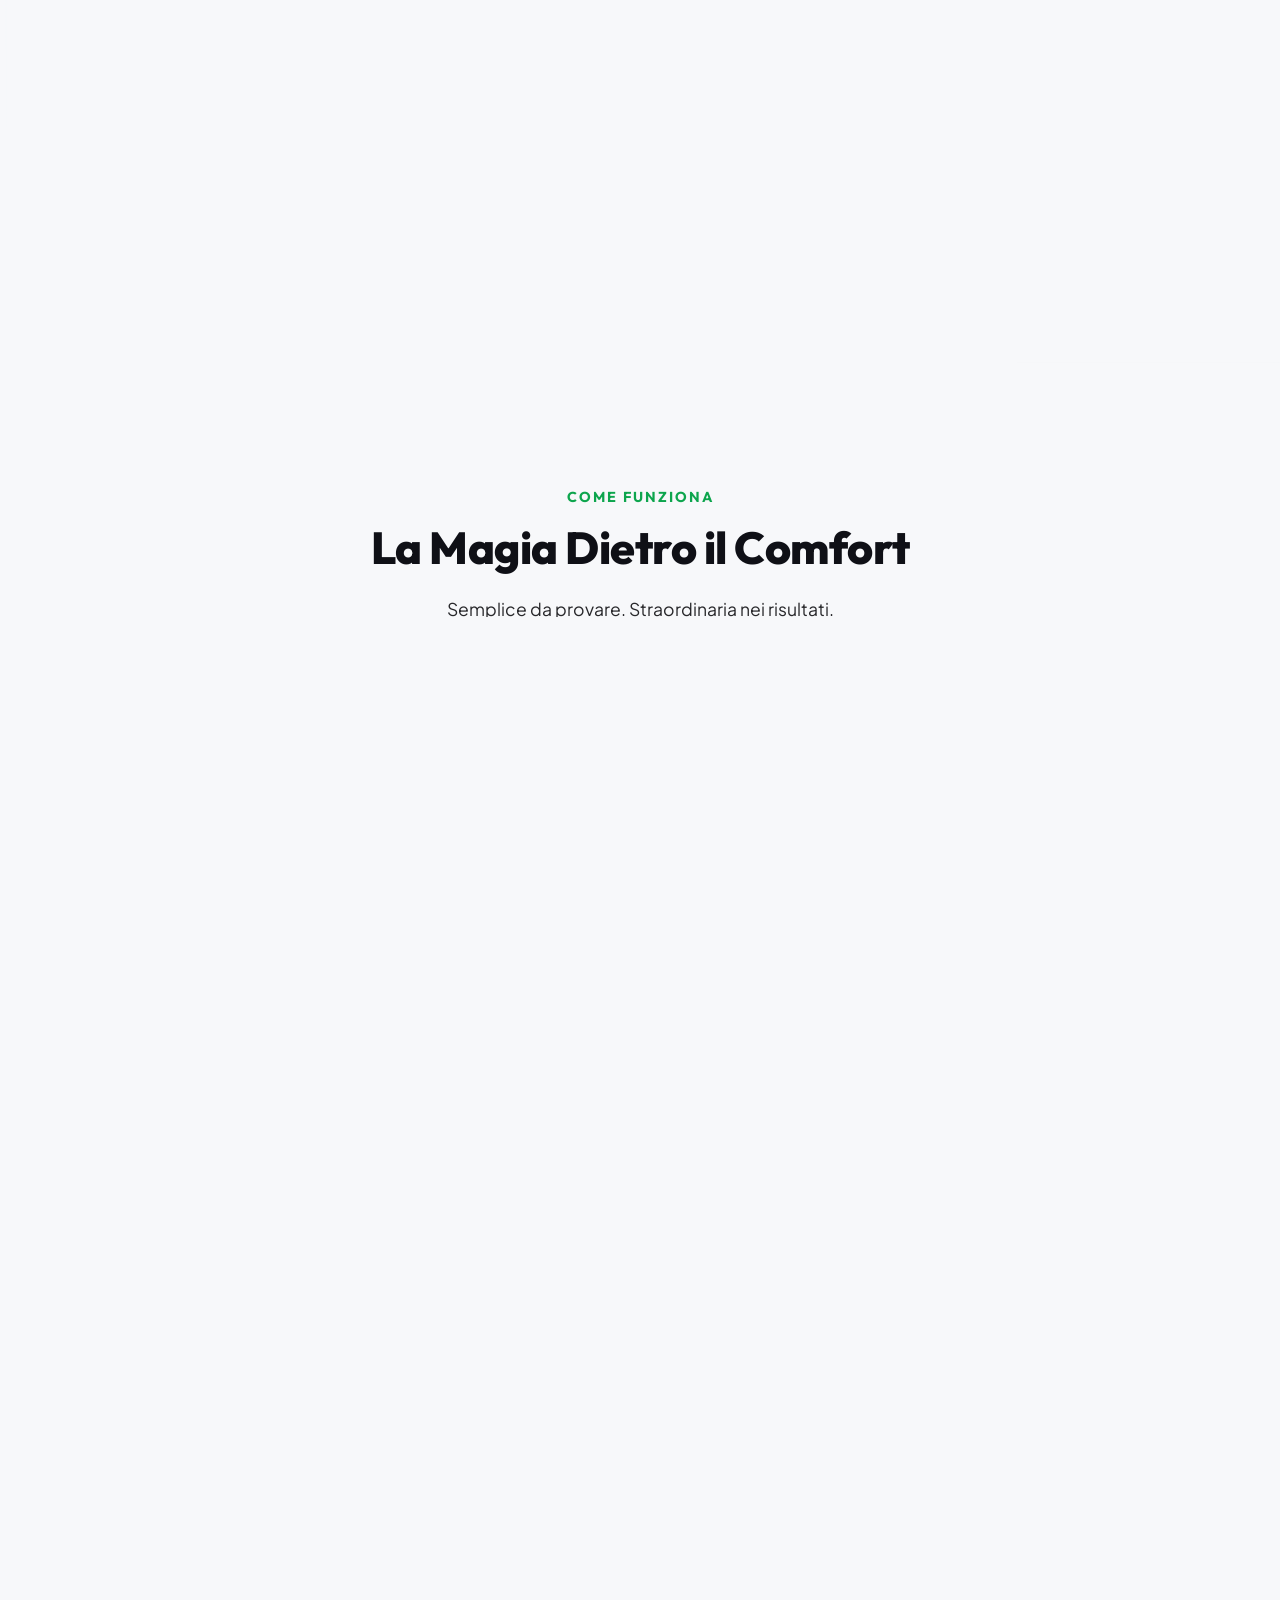
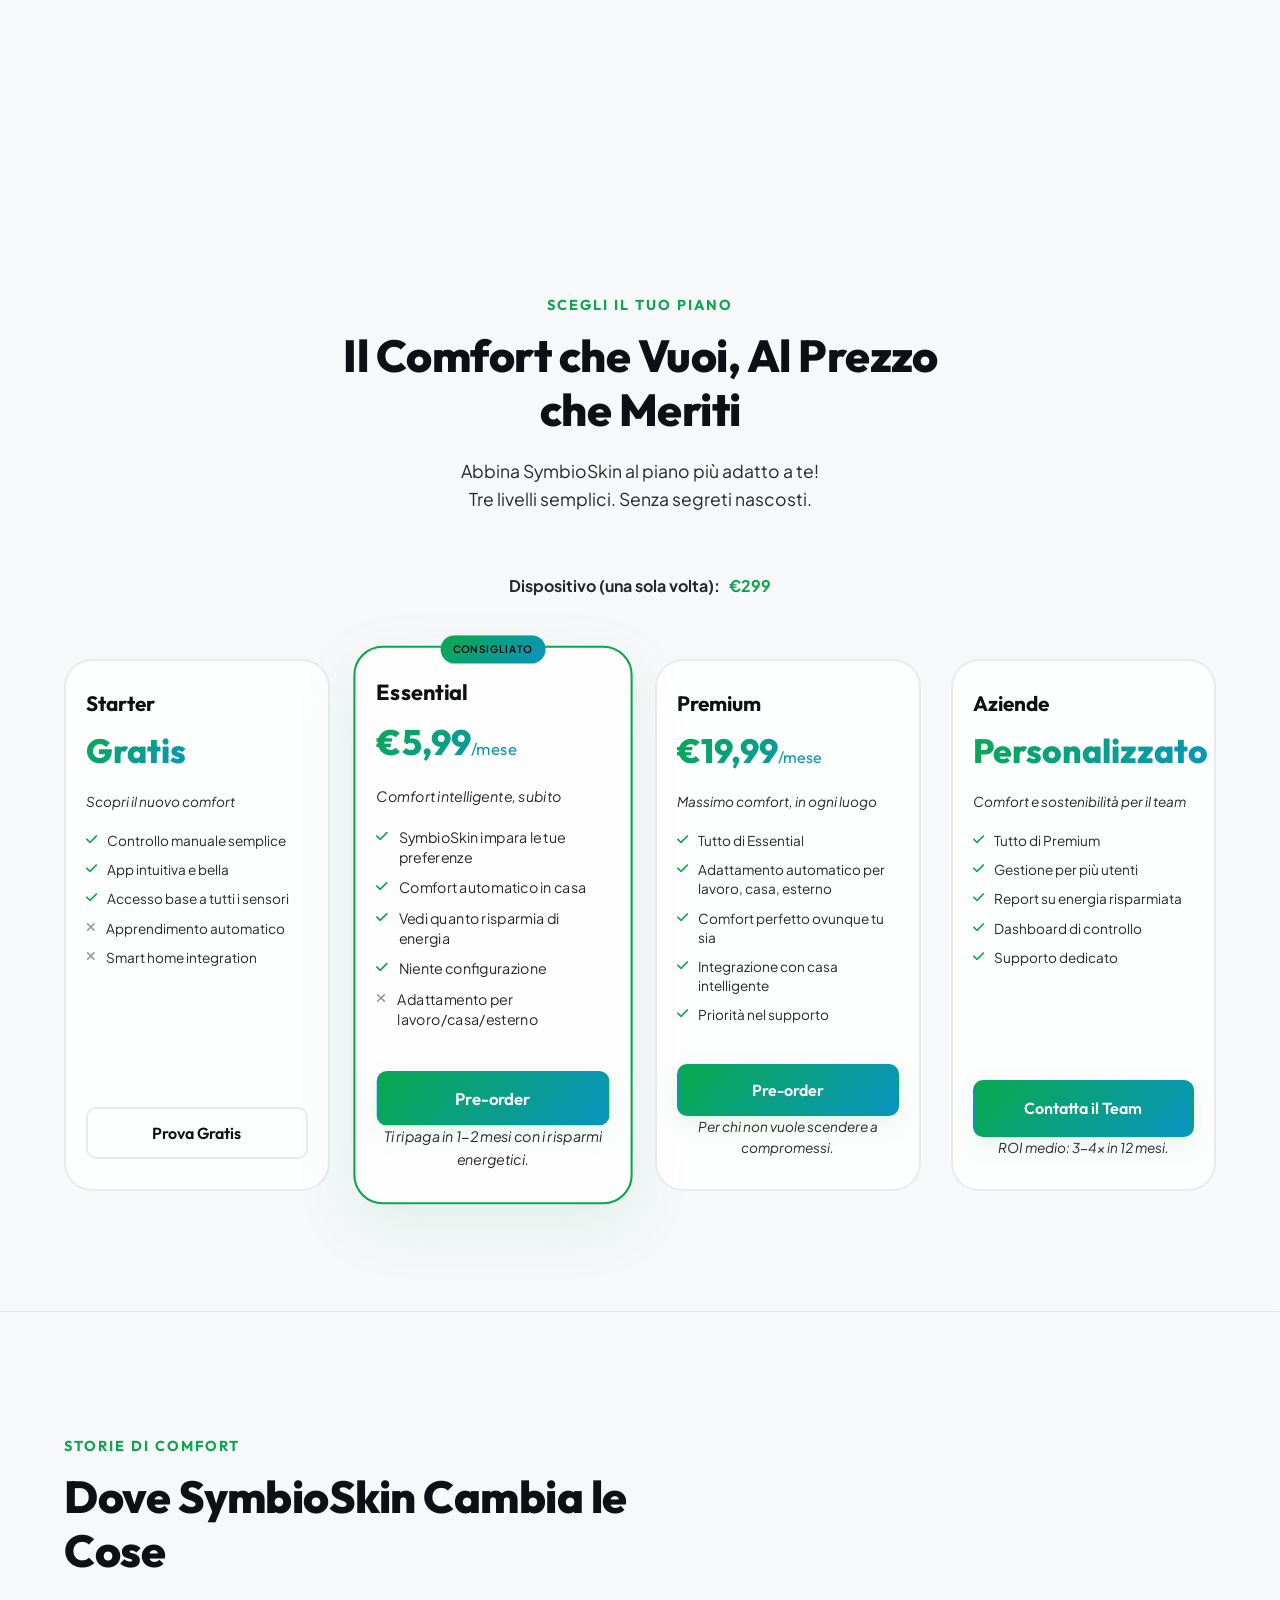
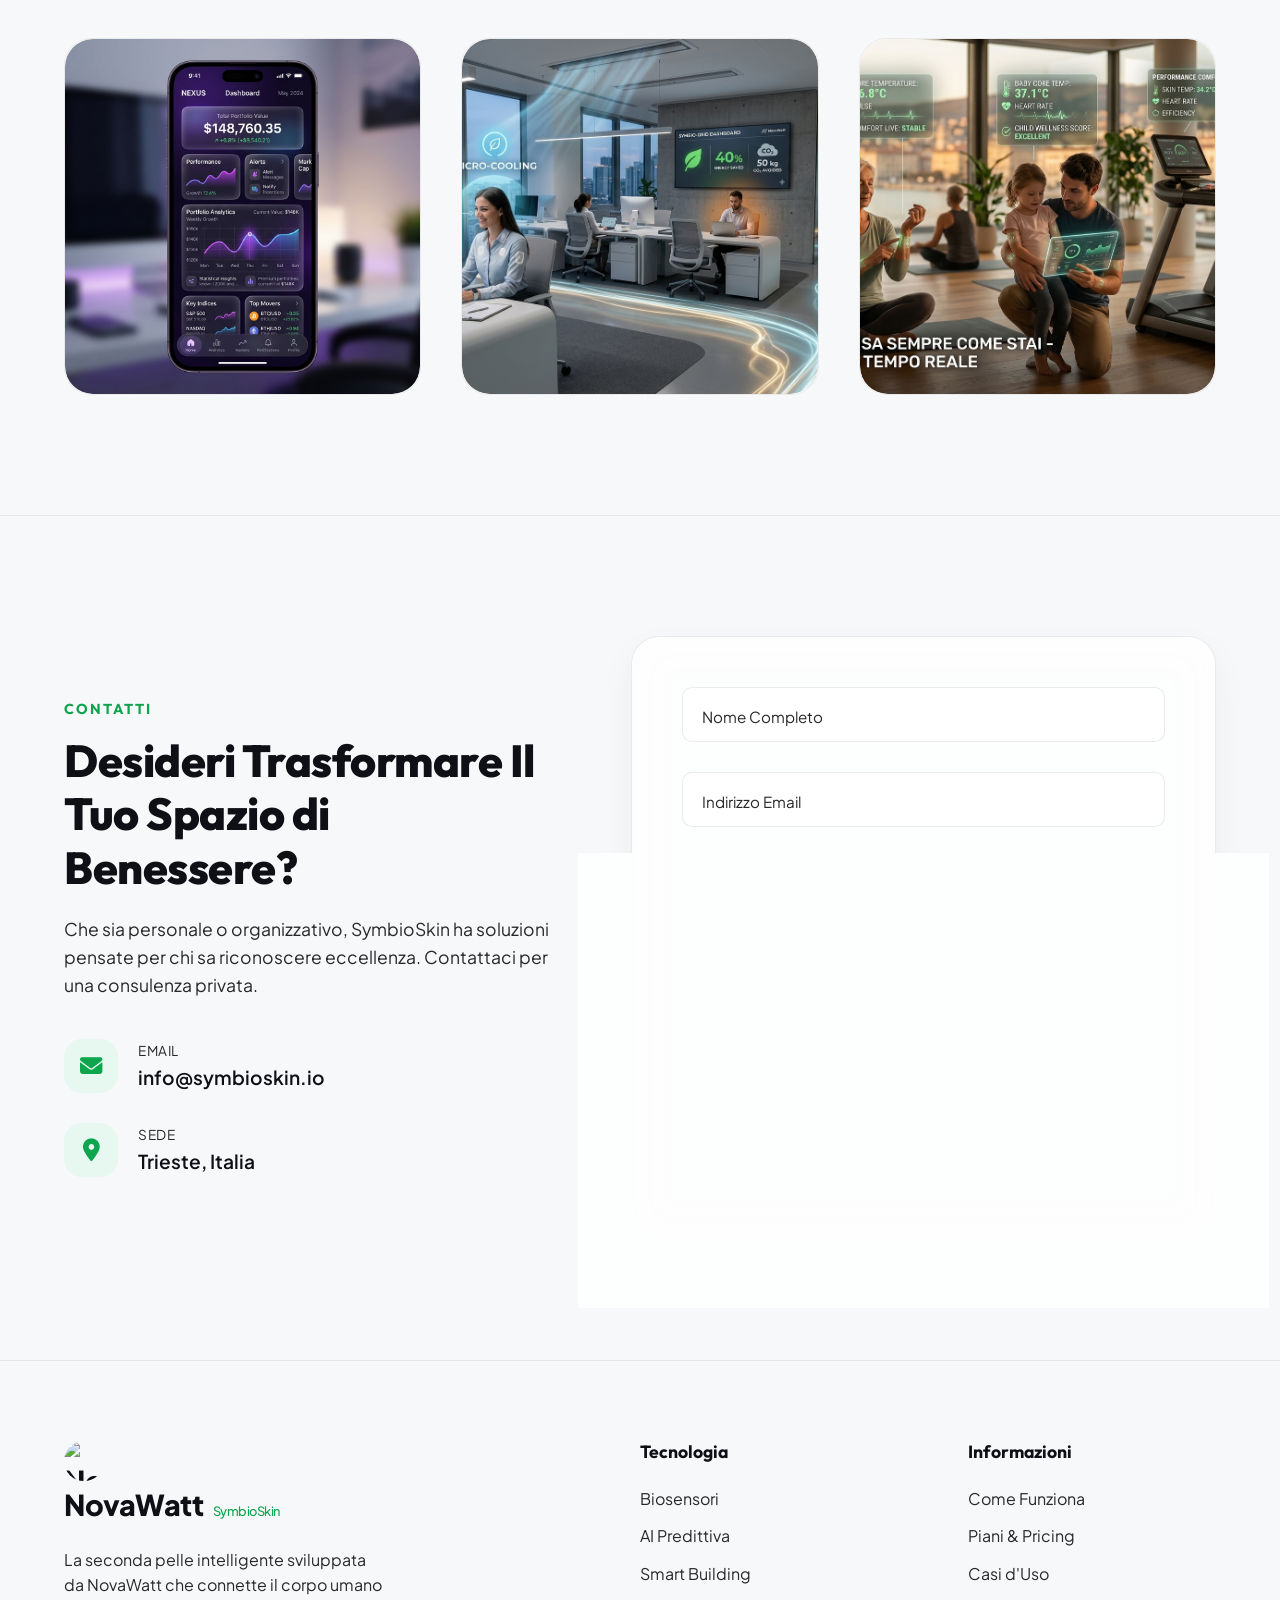
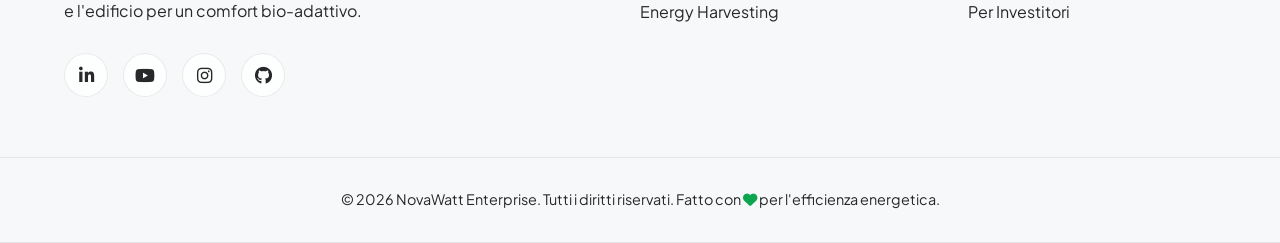
==== commit eed9b119: "Miglioramento piano gratuito" ====
--- a/index.html
+++ b/index.html
@@ -315,7 +315,7 @@
                             <li><i class="fa-solid fa-xmark"></i> Apprendimento automatico</li>
                             <li><i class="fa-solid fa-xmark"></i> Smart home integration</li>
                         </ul>
-                        <a href="#contact" class="btn btn-outline w-full">Prova Gratis</a>
+                        <button type="button" class="btn btn-outline w-full open-preorder" data-plan="starter">Prova Gratis</button>
                     </div>
 
                     <!-- Essential Plan -->
@@ -541,8 +541,9 @@
                     <div class="form-row">
                         <label>Seleziona Piano</label>
                         <div class="plan-options">
-                            <label><input type="radio" name="plan" value="base" checked> Base — €5.99/mese</label>
-                            <label><input type="radio" name="plan" value="pro"> Pro — €19.99/mese</label>
+                            <label><input type="radio" name="plan" value="starter"> Starter — Gratis</label>
+                            <label><input type="radio" name="plan" value="base" checked> Essential — €5,99/mese</label>
+                            <label><input type="radio" name="plan" value="pro"> Premium — €19,99/mese</label>
                         </div>
                     </div>
                     <div class="form-row small-row">
@@ -556,7 +557,7 @@
                         <div class="break-row muted"><span>Ricorrente</span><span id="po-recurring" class="price muted">€5.99 / mese</span></div>
                     </div>
                     <div class="form-row">
-                        <button type="submit" class="btn btn-primary w-full">Pre-ordina · Conferma</button>
+                        <button type="submit" id="po-submit-btn" class="btn btn-primary w-full">Pre-ordina · Conferma</button>
                     </div>
                     <div id="po-feedback" class="form-feedback" role="status" aria-live="polite"></div>
                 </form>
@@ -643,7 +644,7 @@
         });
 
         // Preorder form: price calculation + fake submit
-        const priceMap = { base: 5.99, pro: 19.99 };
+        const priceMap = { starter: 0, base: 5.99, pro: 19.99 };
         const devicePrice = 299.00;
         const qtyInput = document.getElementById('po-qty');
         const planRadios = document.querySelectorAll('input[name="plan"]');
@@ -651,6 +652,7 @@
         const deviceEl = document.getElementById('po-device');
         const subEl = document.getElementById('po-subscription');
         const recurringEl = document.getElementById('po-recurring');
+        const submitBtn = document.getElementById('po-submit-btn');
         const feedback = document.getElementById('po-feedback');
 
         // Open-preorder buttons inside plans
@@ -669,13 +671,27 @@
         const recalc = () => {
             const plan = document.querySelector('input[name="plan"]:checked')?.value || 'base';
             const qty = Math.max(1, parseInt(qtyInput?.value || '1'));
-            const sub = (priceMap[plan] * qty);
-            const device = devicePrice * qty;
-            const totalUpfront = (device + sub).toFixed(2);
-            if (deviceEl) deviceEl.textContent = '€' + device.toFixed(2);
-            if (subEl) subEl.textContent = '€' + sub.toFixed(2);
-            if (totalEl) totalEl.textContent = '€' + totalUpfront;
-            if (recurringEl) recurringEl.textContent = '€' + priceMap[plan].toFixed(2) + ' / mese';
+            const isFree = plan === 'starter';
+
+            // Per il piano gratuito: no device charge, no subscription
+            if (isFree) {
+                if (deviceEl) deviceEl.textContent = 'Incluso (gratis)';
+                if (subEl) subEl.textContent = 'Gratis';
+                if (totalEl) totalEl.textContent = 'Totalmente Gratuito';
+                if (recurringEl) recurringEl.textContent = 'Gratis / mese';
+                if (submitBtn) submitBtn.textContent = 'Accedi a Starter';
+                if (qtyInput) qtyInput.disabled = true;  // qty non ha senso per il piano gratuito
+            } else {
+                if (qtyInput) qtyInput.disabled = false;
+                const sub = (priceMap[plan] * qty);
+                const device = devicePrice * qty;
+                const totalUpfront = (device + sub).toFixed(2);
+                if (deviceEl) deviceEl.textContent = '€' + device.toFixed(2);
+                if (subEl) subEl.textContent = '€' + sub.toFixed(2);
+                if (totalEl) totalEl.textContent = '€' + totalUpfront;
+                if (recurringEl) recurringEl.textContent = '€' + priceMap[plan].toFixed(2) + ' / mese';
+                if (submitBtn) submitBtn.textContent = 'Pre-ordina · Conferma';
+            }
         };
         if (qtyInput) qtyInput.addEventListener('input', recalc);
         planRadios.forEach(r => r.addEventListener('change', recalc));
@@ -690,10 +706,18 @@
                 const plan = document.querySelector('input[name="plan"]:checked').value;
                 const qty = document.getElementById('po-qty').value;
                 const orderId = 'PO-' + Math.random().toString(36).slice(2,9).toUpperCase();
+
+                let message = '';
+                if (plan === 'starter') {
+                    message = `Grazie ${name || ''}! Accesso Starter confermato. Ti abbiamo inviato un link di attivazione a ${email}. Nessun addebito.`;
+                } else {
+                    message = `Grazie ${name || ''}! Richiesta ricevuta. ID ordine: ${orderId}. Piano: ${plan.toUpperCase()} · Quantità: ${qty}. Ti abbiamo inviato le istruzioni a ${email}.`;
+                }
+
                 if (feedback) {
                     feedback.classList.remove('error');
                     feedback.classList.add('success');
-                    feedback.textContent = `Grazie ${name || ''}! Richiesta ricevuta. ID ordine: ${orderId}. Piano: ${plan.toUpperCase()} · Quantità: ${qty}. Ti abbiamo inviato le istruzioni a ${email}.`;
+                    feedback.textContent = message;
                 }
                 // Simulate network delay then close
                 setTimeout(() => {
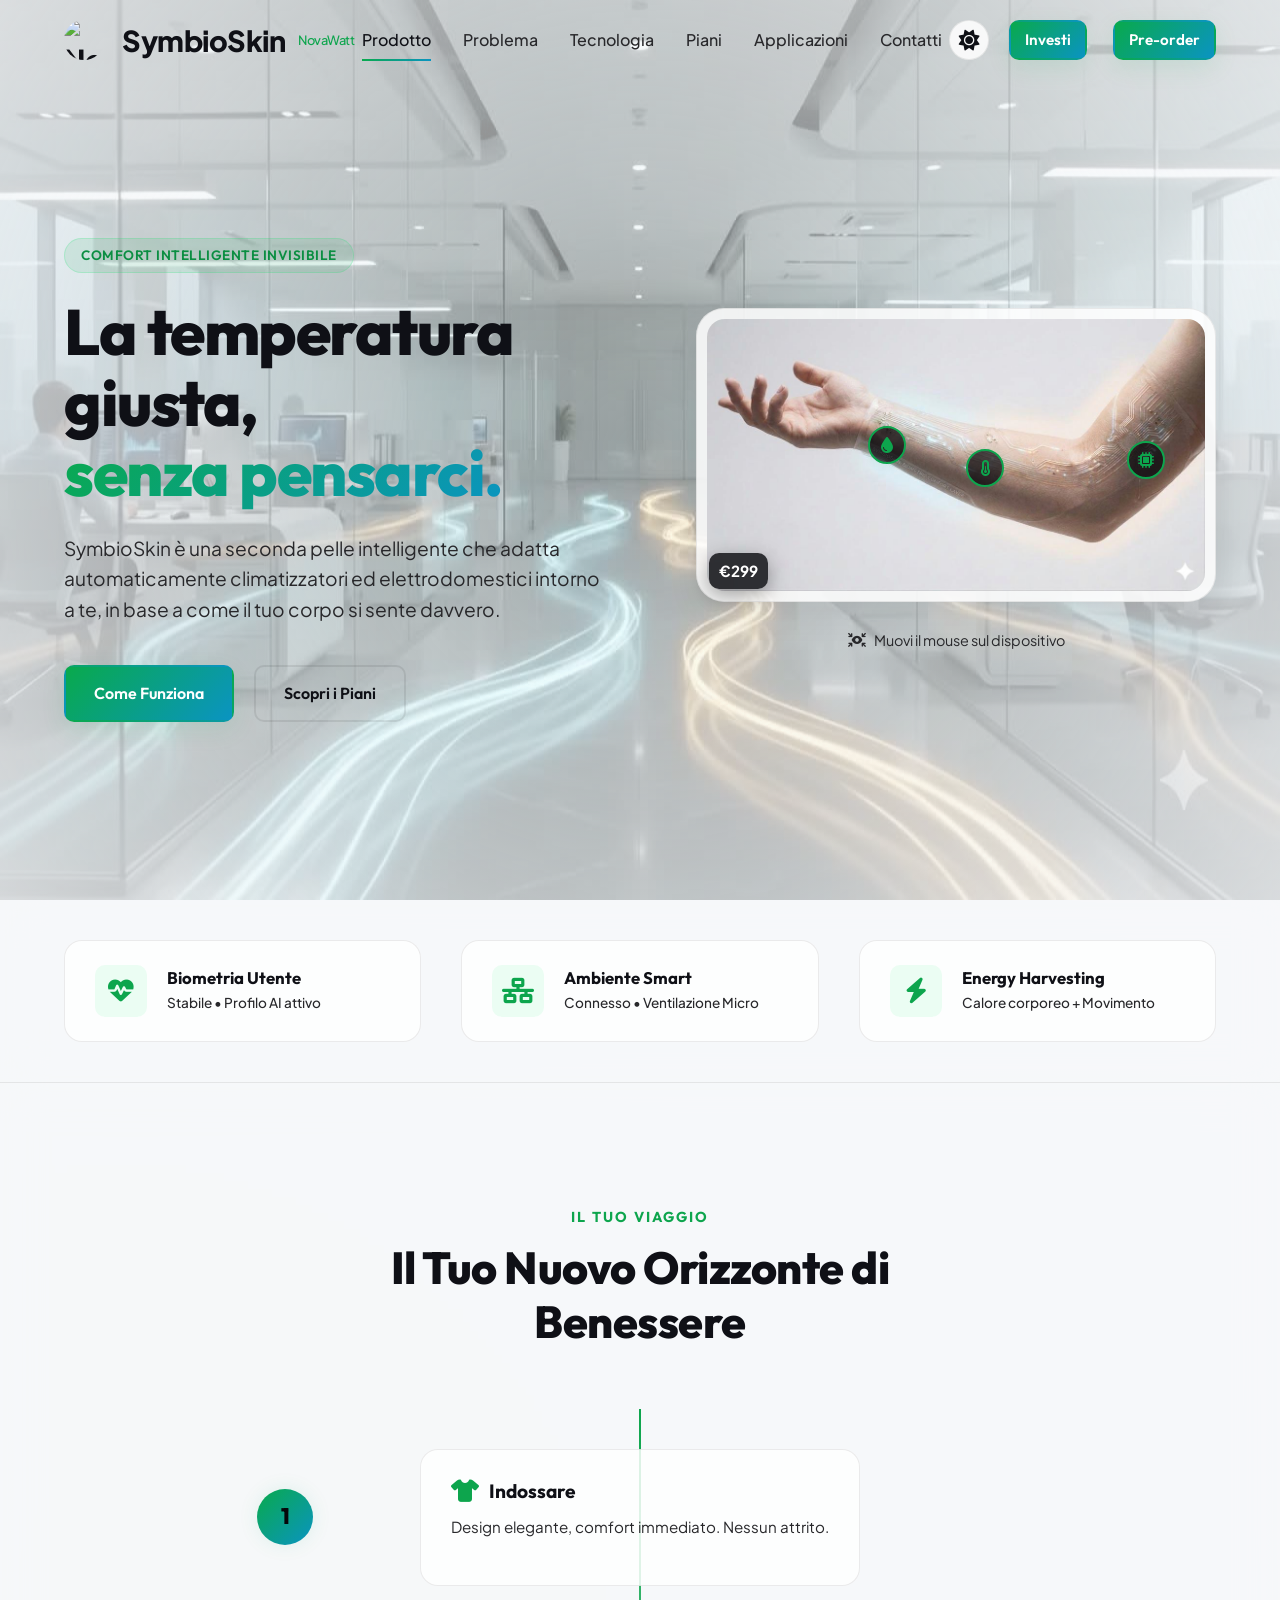
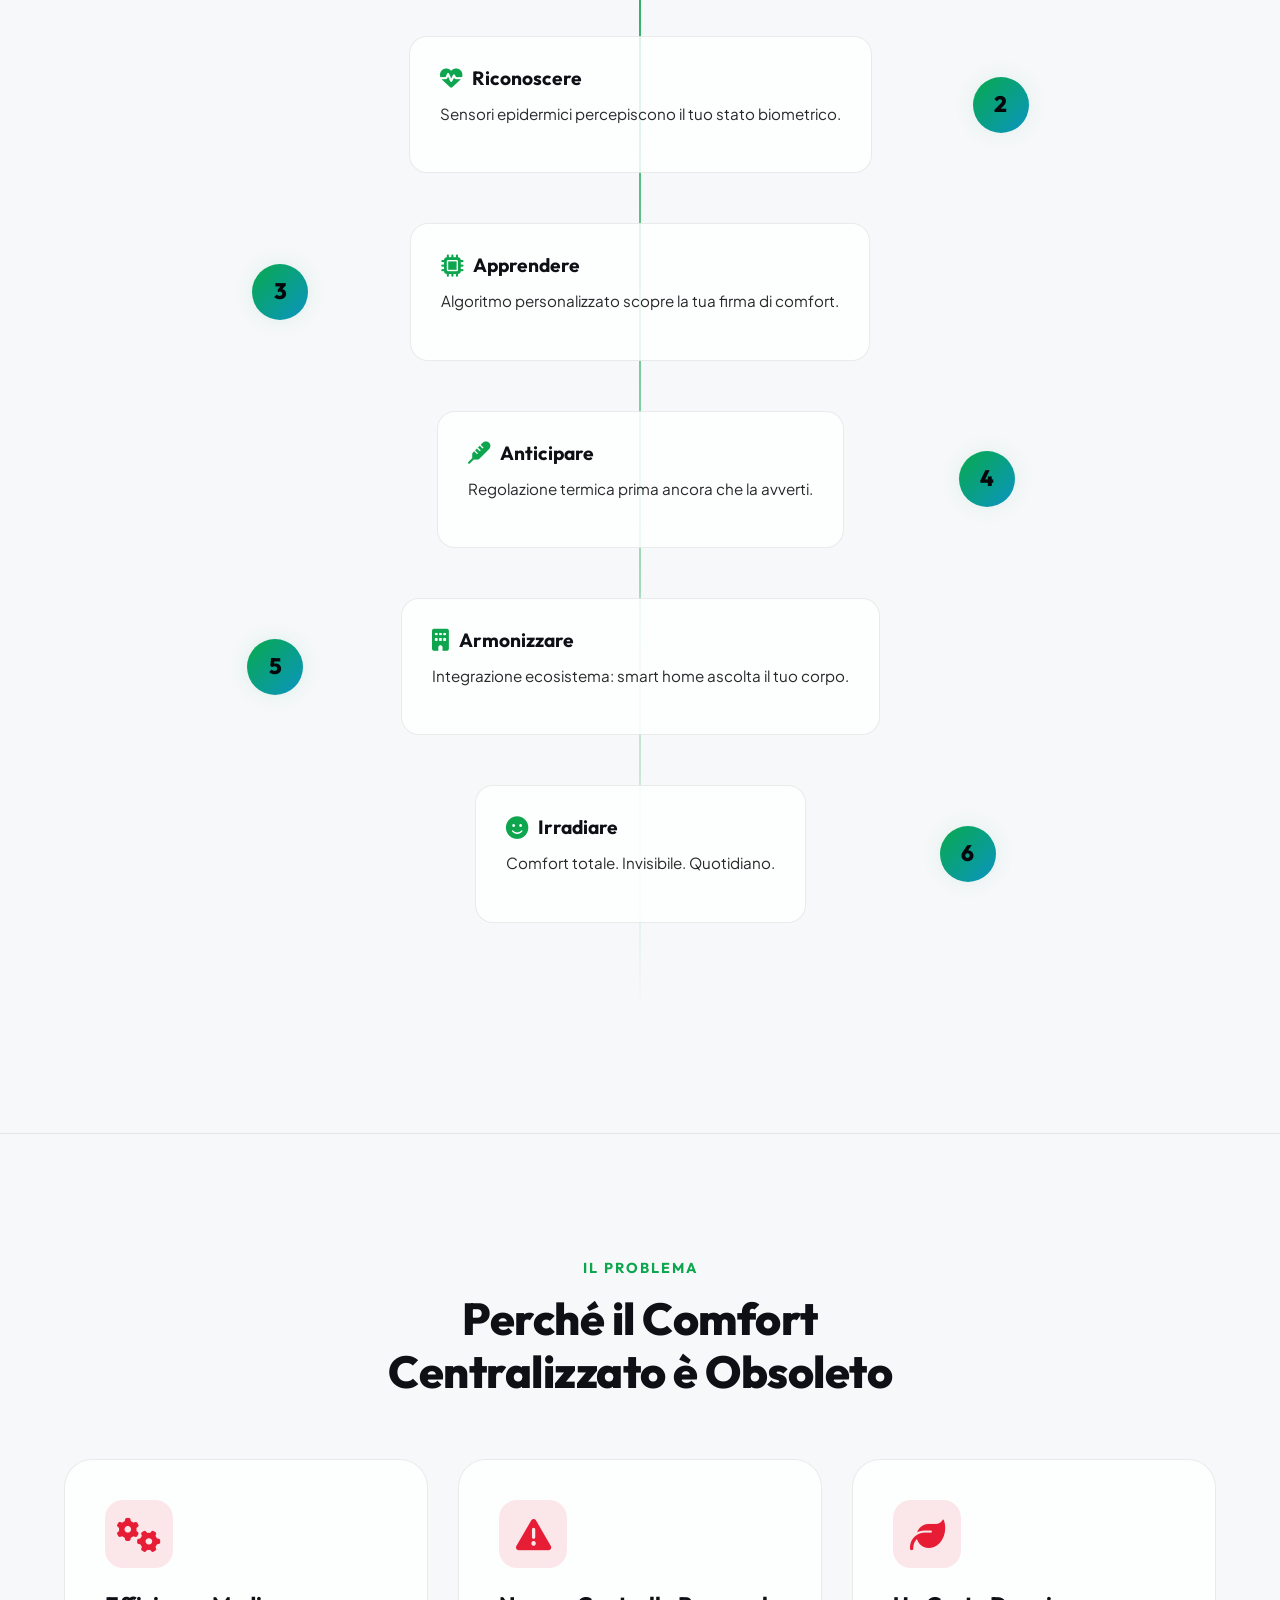
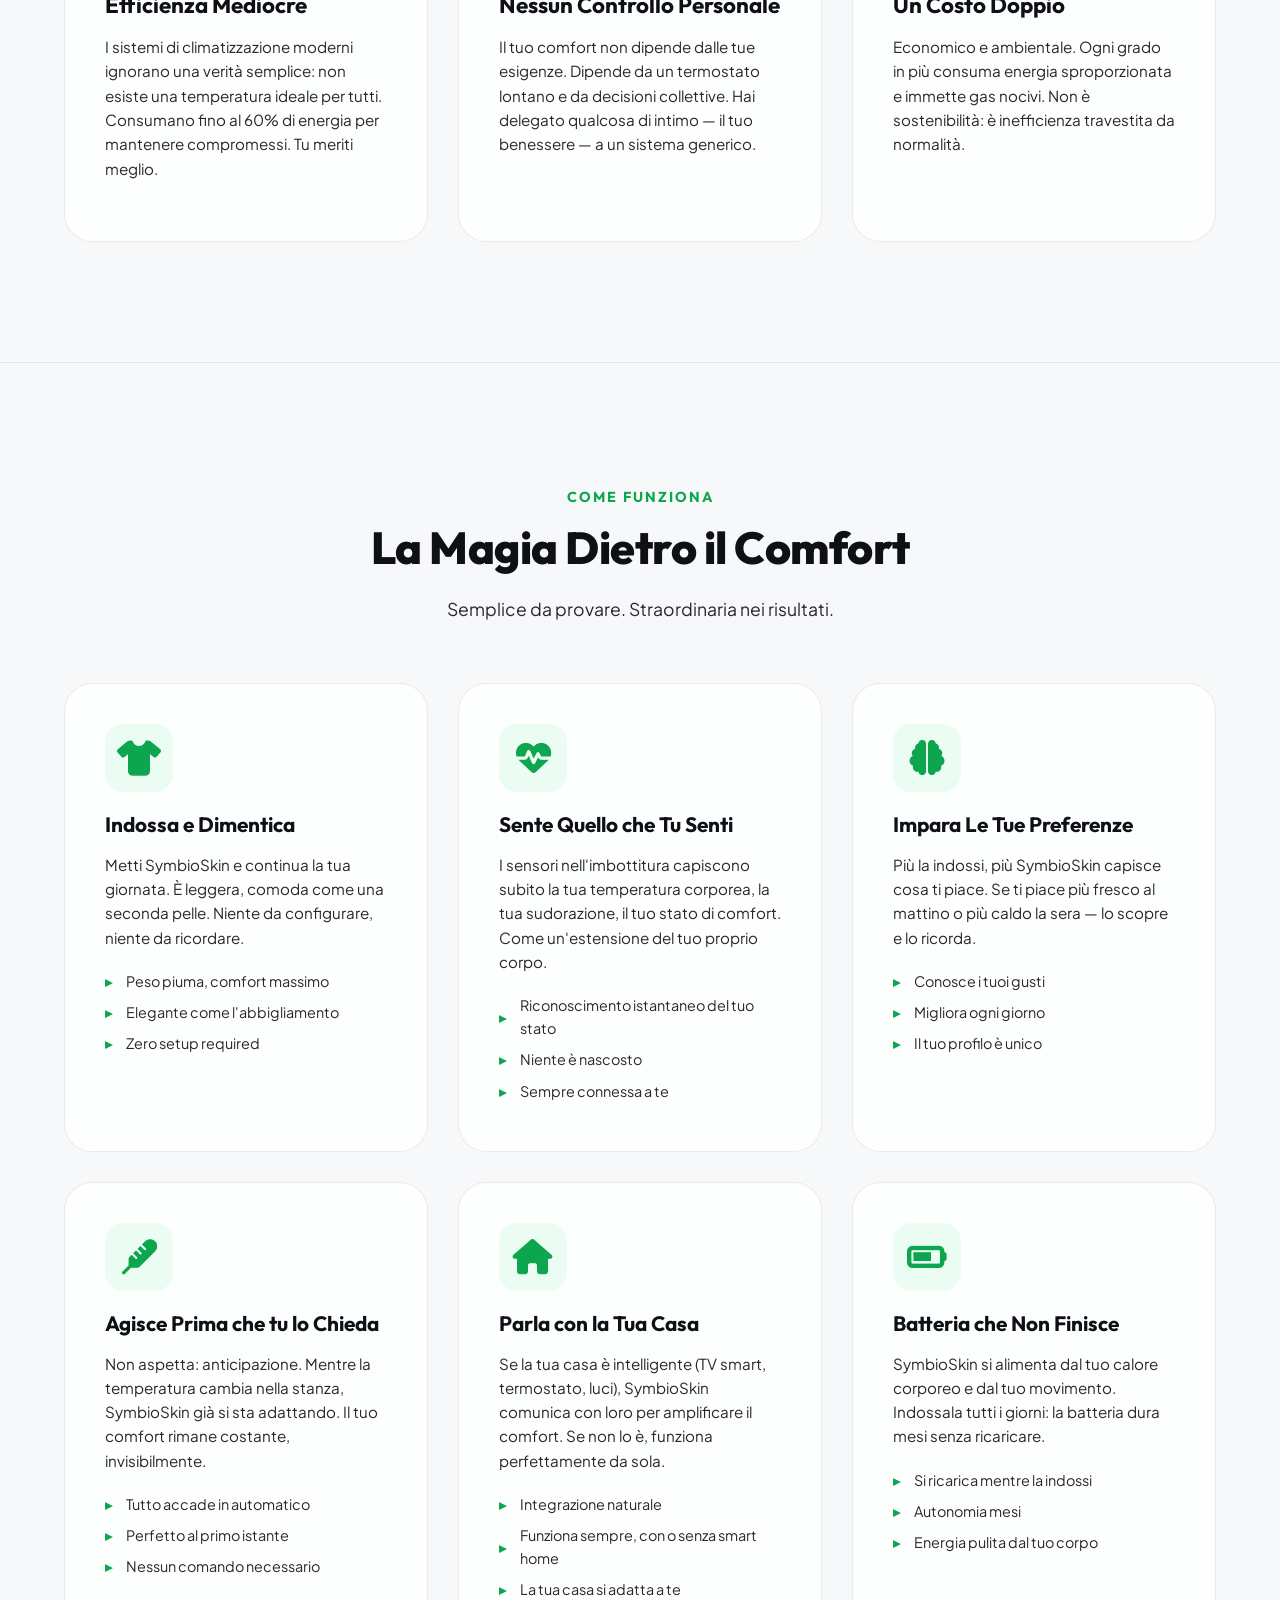
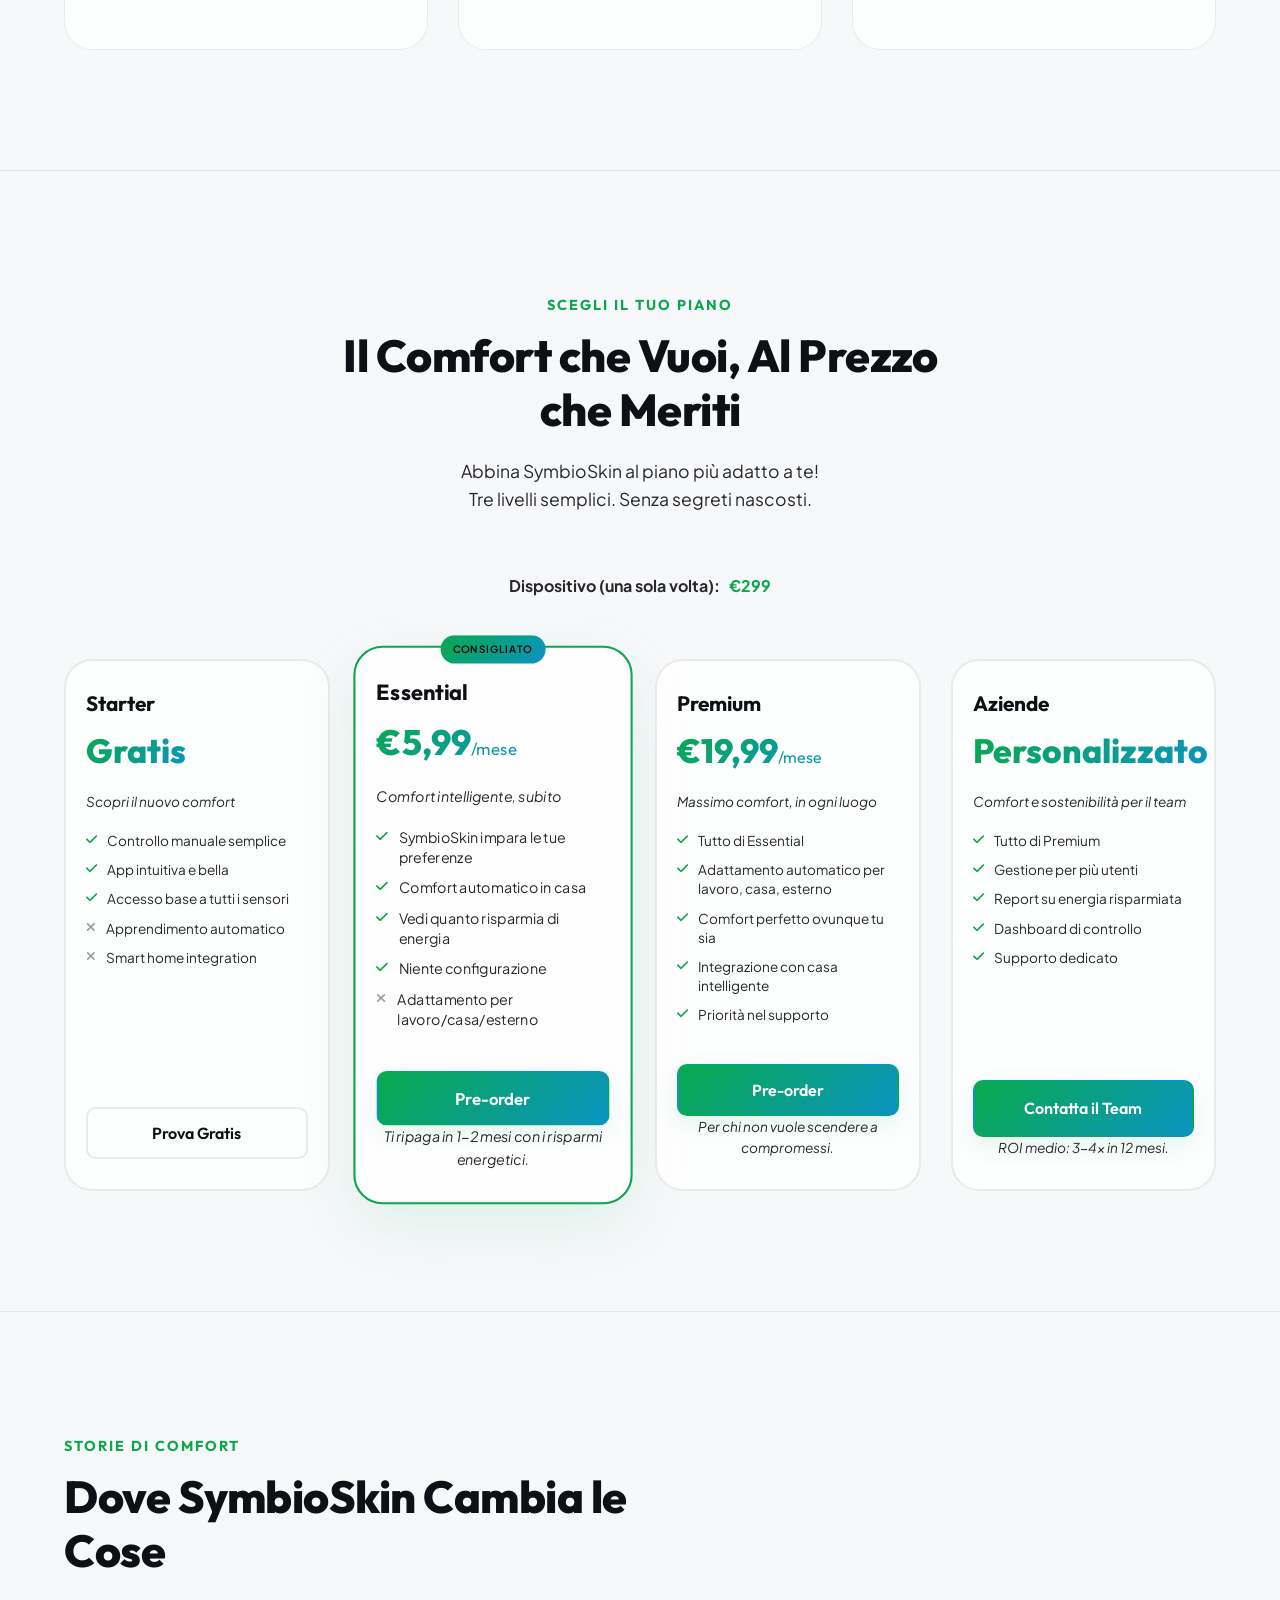
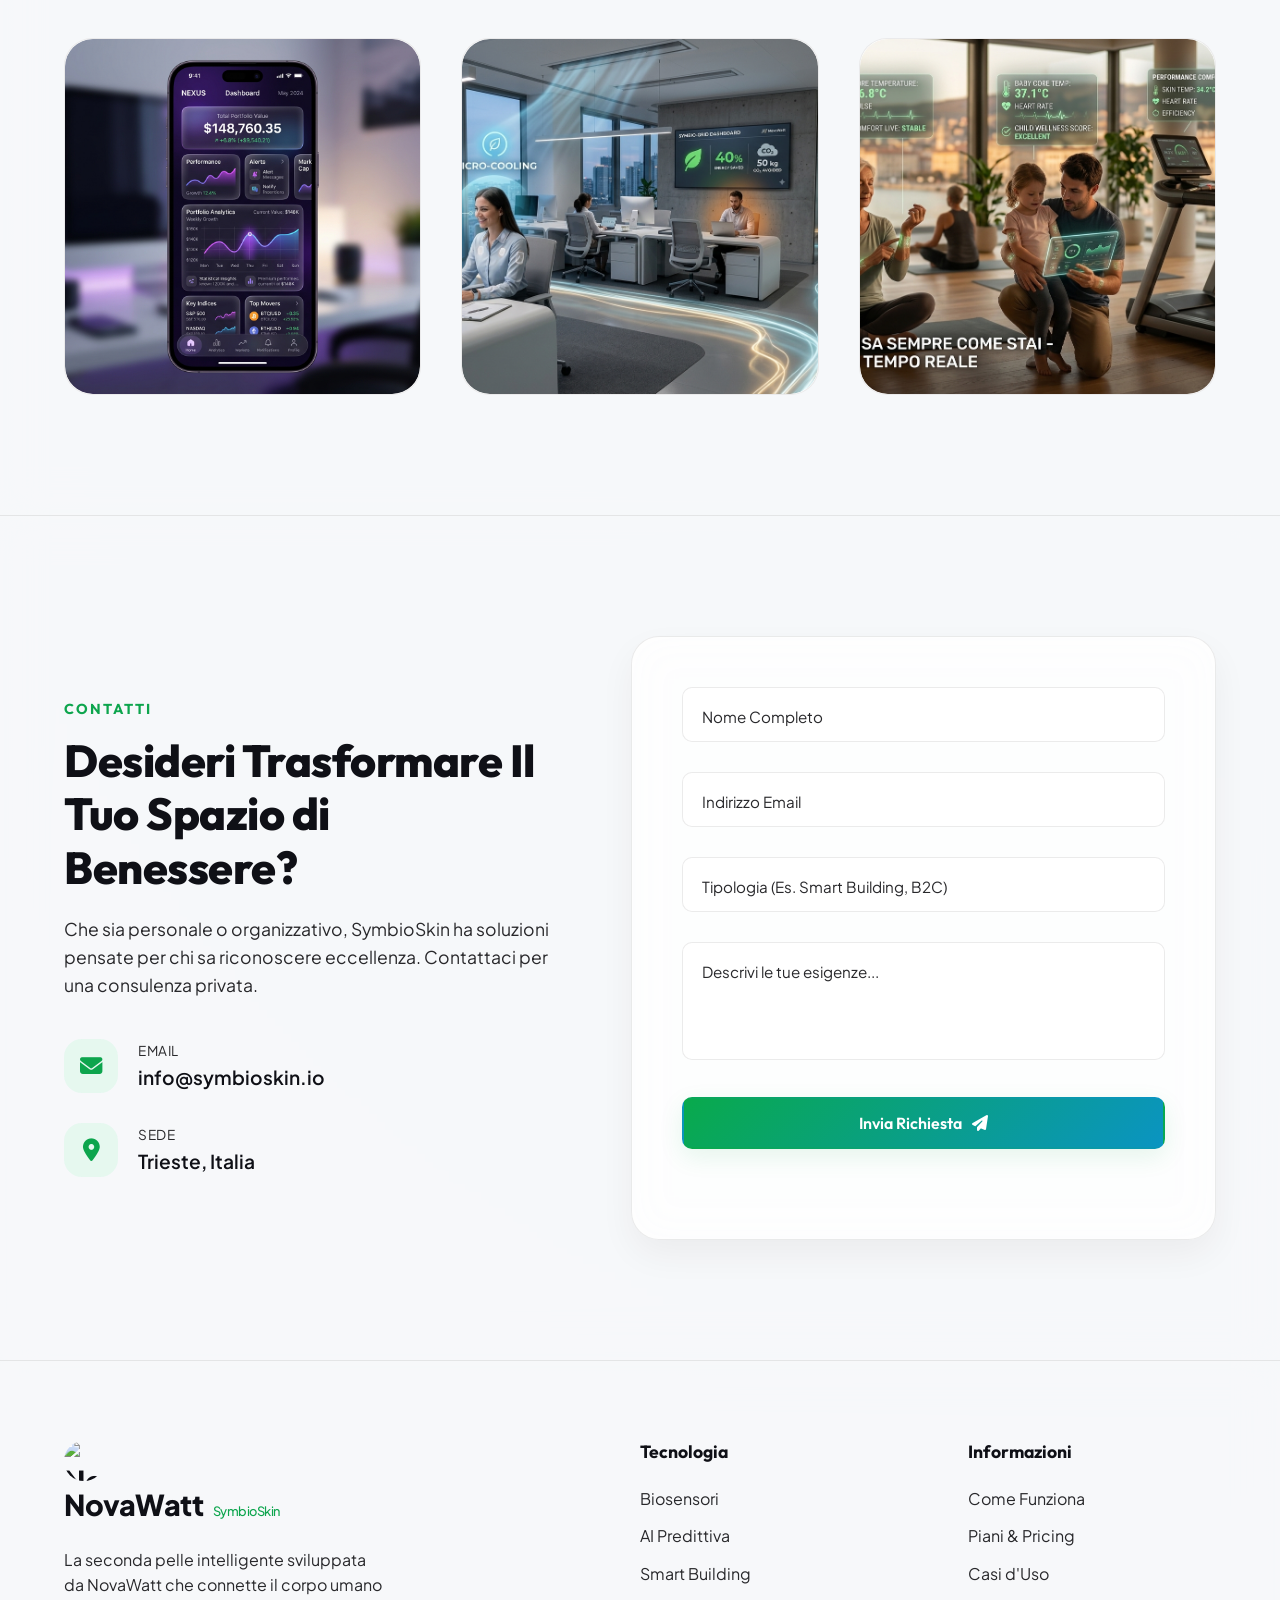
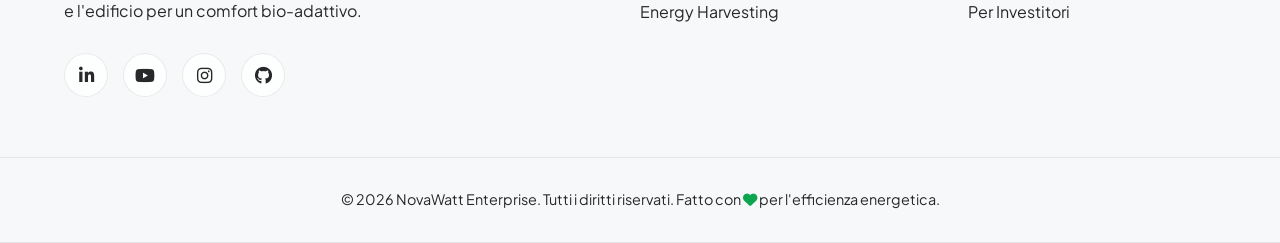
==== commit 930c6866: "Miglioramento piano gratuito" ====
--- a/index.html
+++ b/index.html
@@ -673,25 +673,25 @@
             const qty = Math.max(1, parseInt(qtyInput?.value || '1'));
             const isFree = plan === 'starter';
 
-            // Per il piano gratuito: no device charge, no subscription
+            // Hardware è sempre a pagamento, solo subscription può essere gratis
+            const sub = (priceMap[plan] * qty);  // 0 per starter, 5.99 per base, 19.99 per pro
+            const device = devicePrice * qty;  // Sempre €299
+            const totalUpfront = (device + sub).toFixed(2);
+
+            if (deviceEl) deviceEl.textContent = '€' + device.toFixed(2);
+
             if (isFree) {
-                if (deviceEl) deviceEl.textContent = 'Incluso (gratis)';
                 if (subEl) subEl.textContent = 'Gratis';
-                if (totalEl) totalEl.textContent = 'Totalmente Gratuito';
                 if (recurringEl) recurringEl.textContent = 'Gratis / mese';
                 if (submitBtn) submitBtn.textContent = 'Accedi a Starter';
-                if (qtyInput) qtyInput.disabled = true;  // qty non ha senso per il piano gratuito
             } else {
-                if (qtyInput) qtyInput.disabled = false;
-                const sub = (priceMap[plan] * qty);
-                const device = devicePrice * qty;
-                const totalUpfront = (device + sub).toFixed(2);
-                if (deviceEl) deviceEl.textContent = '€' + device.toFixed(2);
                 if (subEl) subEl.textContent = '€' + sub.toFixed(2);
-                if (totalEl) totalEl.textContent = '€' + totalUpfront;
                 if (recurringEl) recurringEl.textContent = '€' + priceMap[plan].toFixed(2) + ' / mese';
                 if (submitBtn) submitBtn.textContent = 'Pre-ordina · Conferma';
             }
+
+            if (totalEl) totalEl.textContent = '€' + totalUpfront;
+            if (qtyInput) qtyInput.disabled = false;  // qty è valida per tutti i piani
         };
         if (qtyInput) qtyInput.addEventListener('input', recalc);
         planRadios.forEach(r => r.addEventListener('change', recalc));
@@ -709,7 +709,7 @@
 
                 let message = '';
                 if (plan === 'starter') {
-                    message = `Grazie ${name || ''}! Accesso Starter confermato. Ti abbiamo inviato un link di attivazione a ${email}. Nessun addebito.`;
+                    message = `Grazie ${name || ''}! Richiesta Starter confermata. Dispositivo: €299. Abbonamento: Gratis. Ti abbiamo inviato le istruzioni a ${email}.`;
                 } else {
                     message = `Grazie ${name || ''}! Richiesta ricevuta. ID ordine: ${orderId}. Piano: ${plan.toUpperCase()} · Quantità: ${qty}. Ti abbiamo inviato le istruzioni a ${email}.`;
                 }
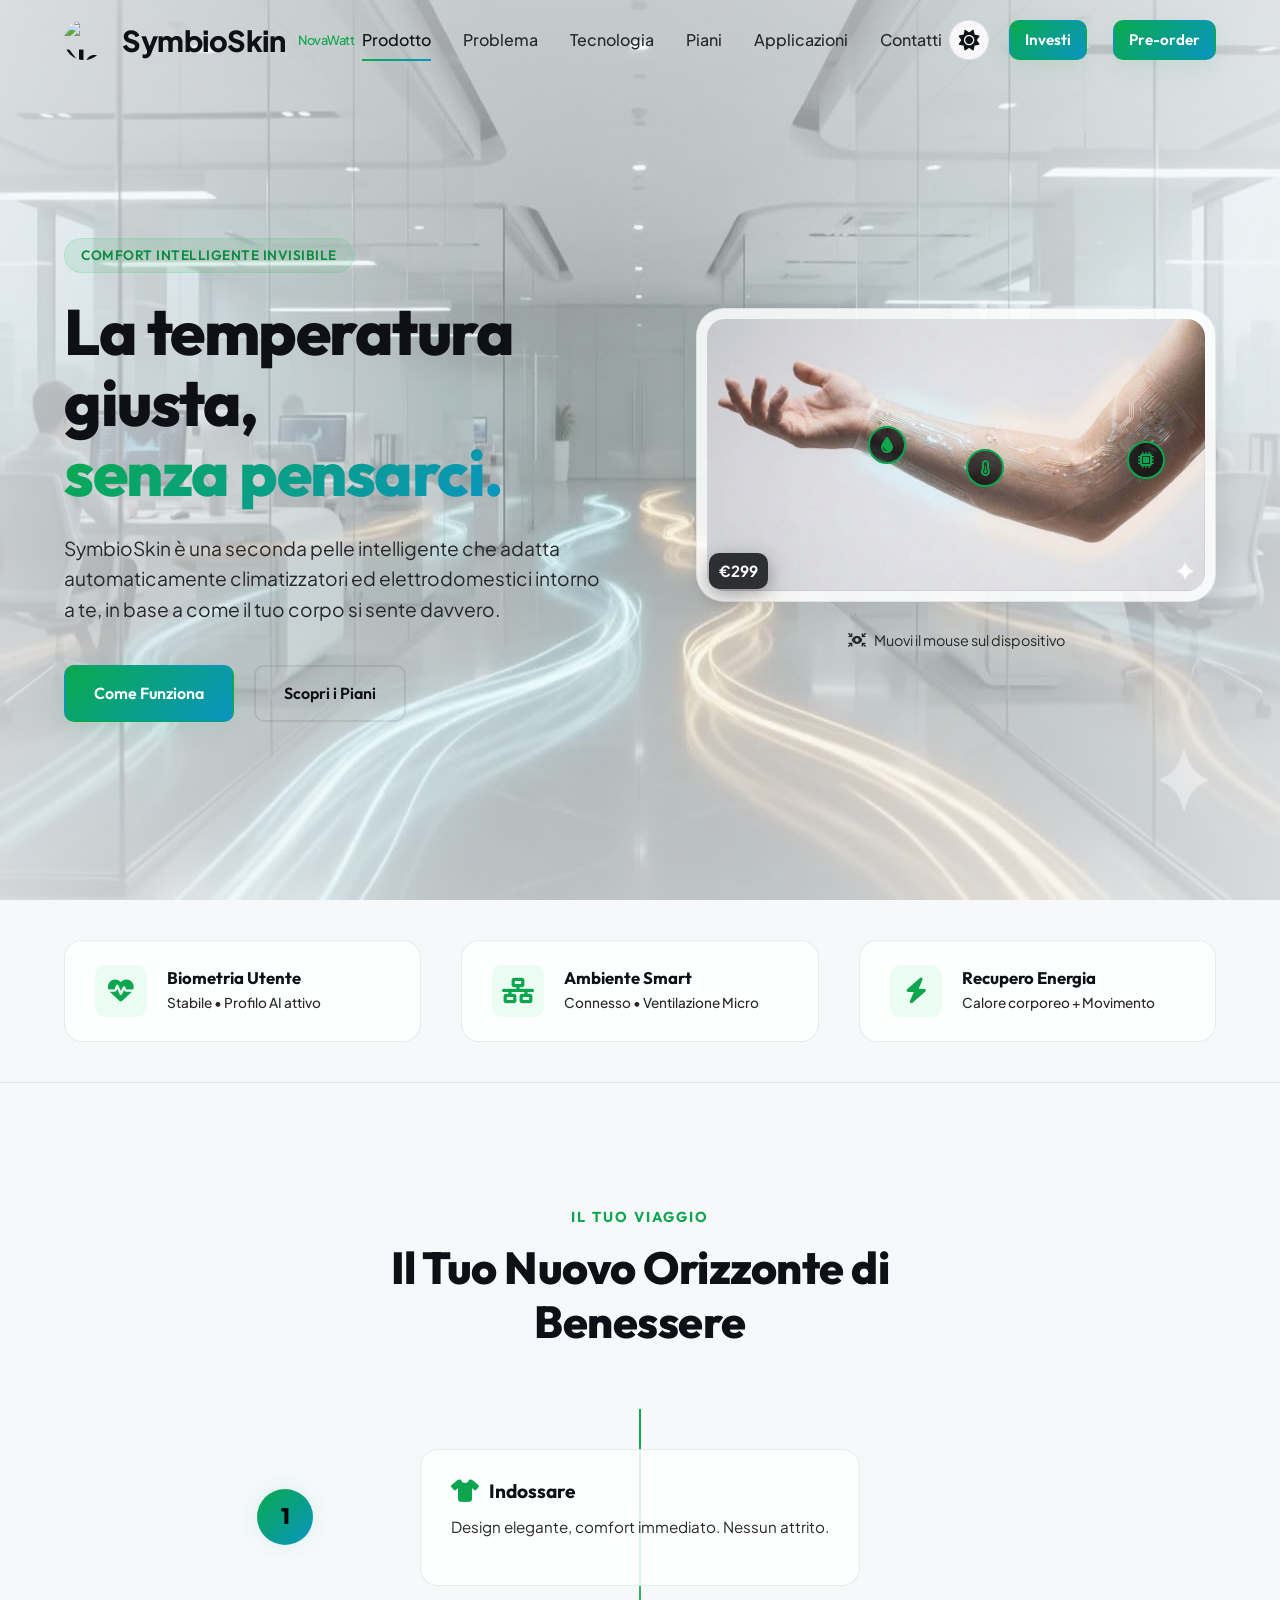
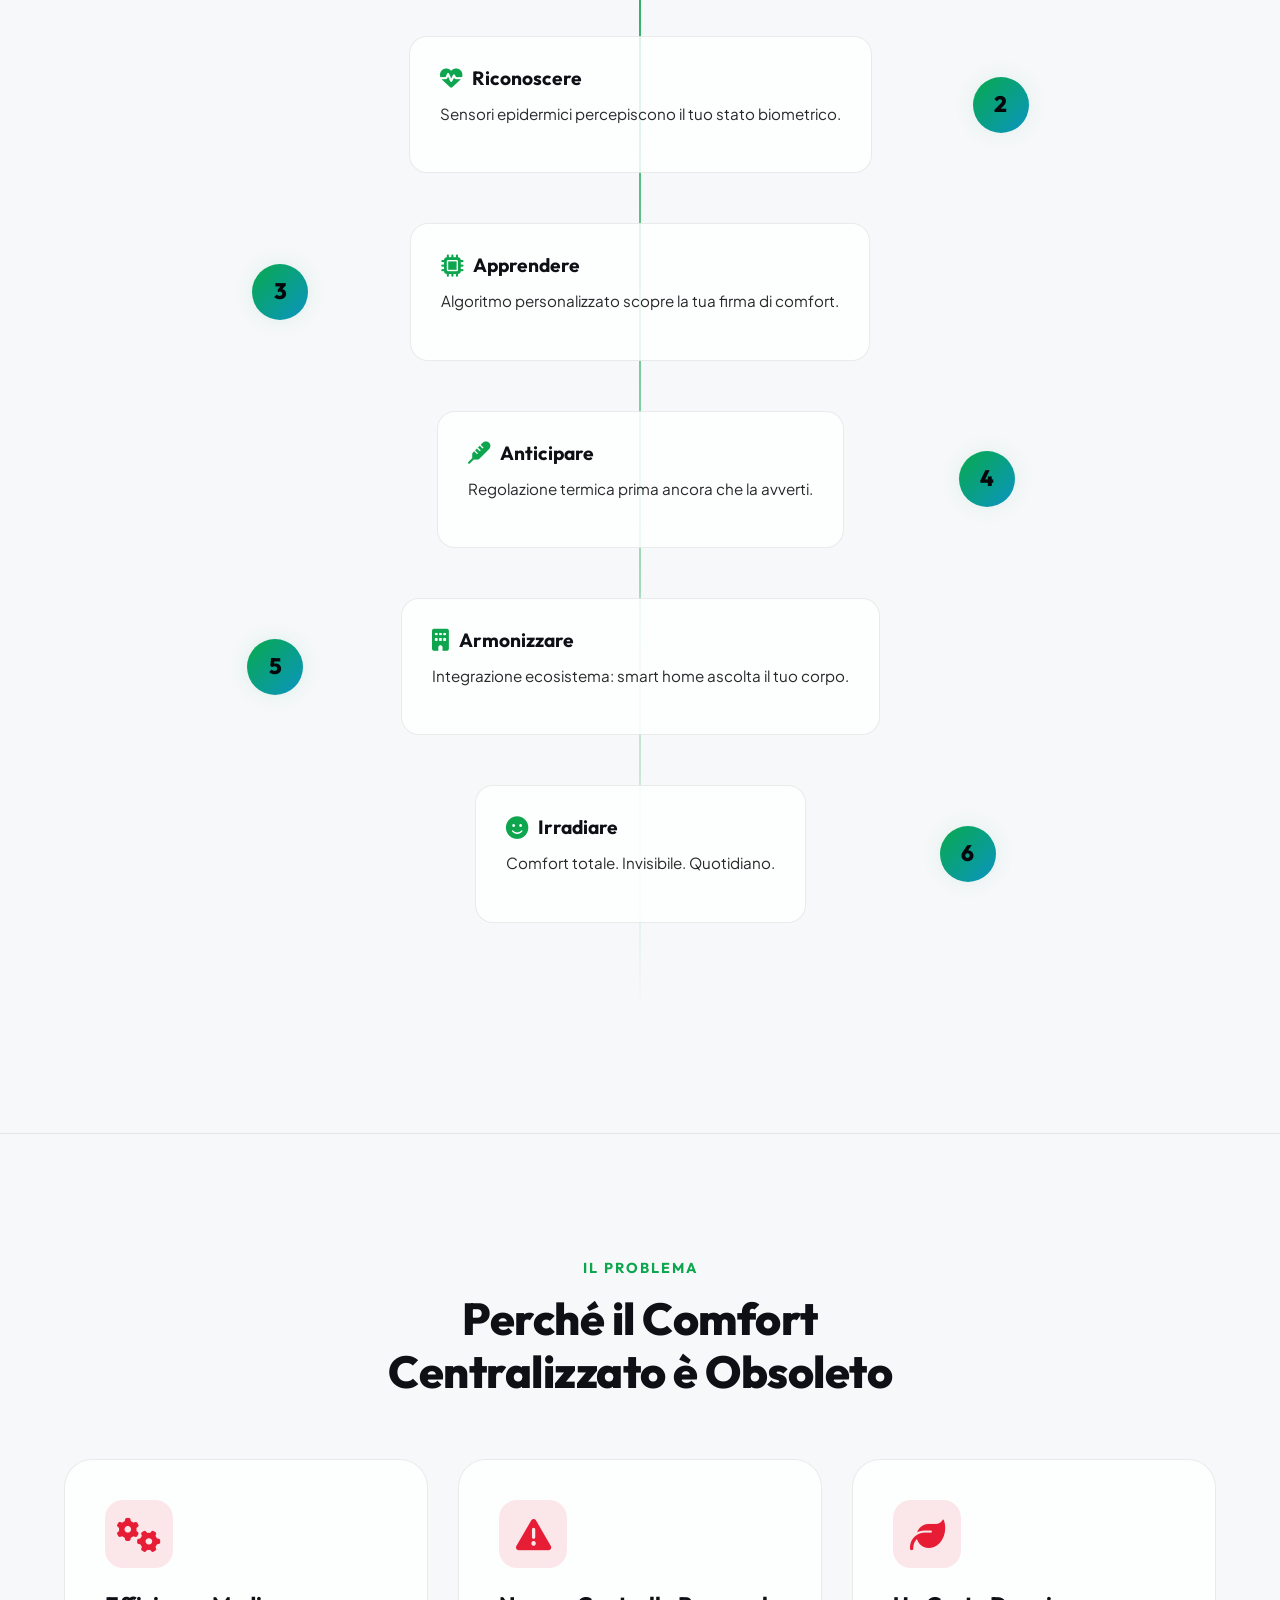
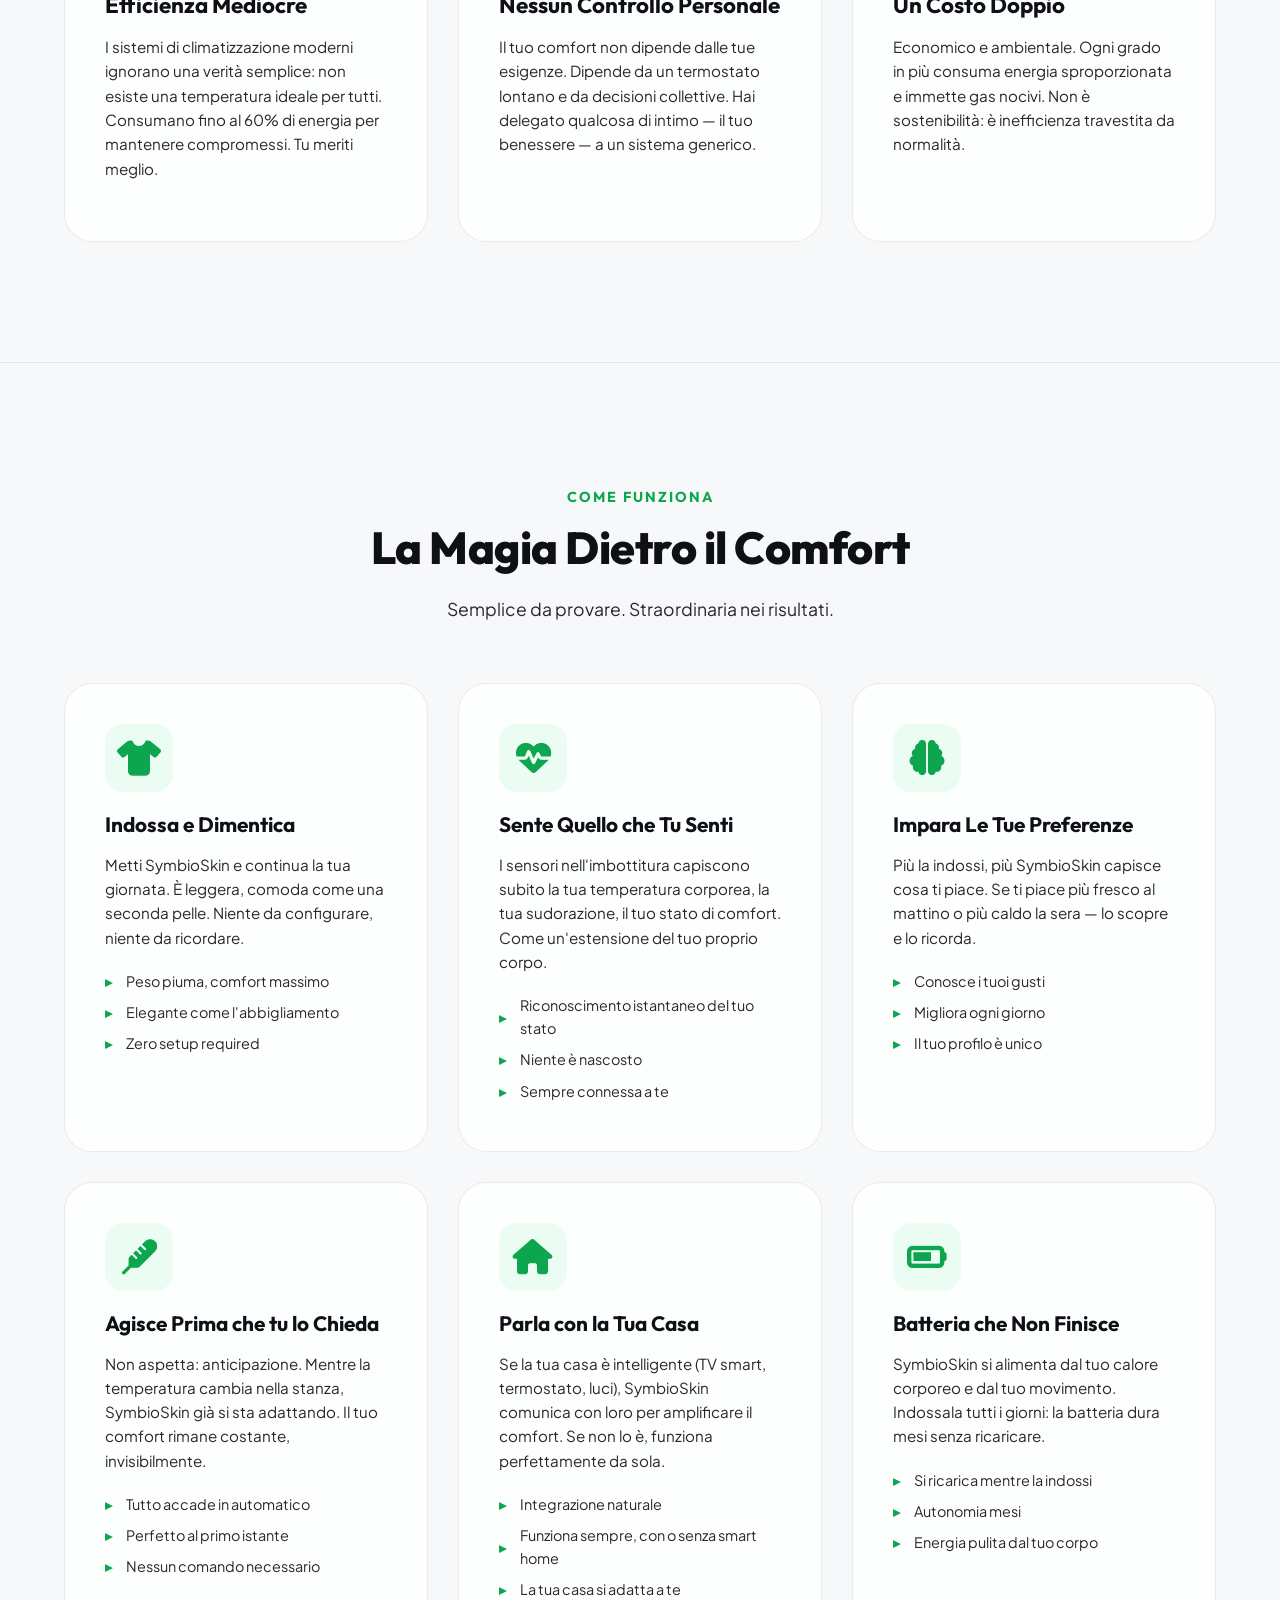
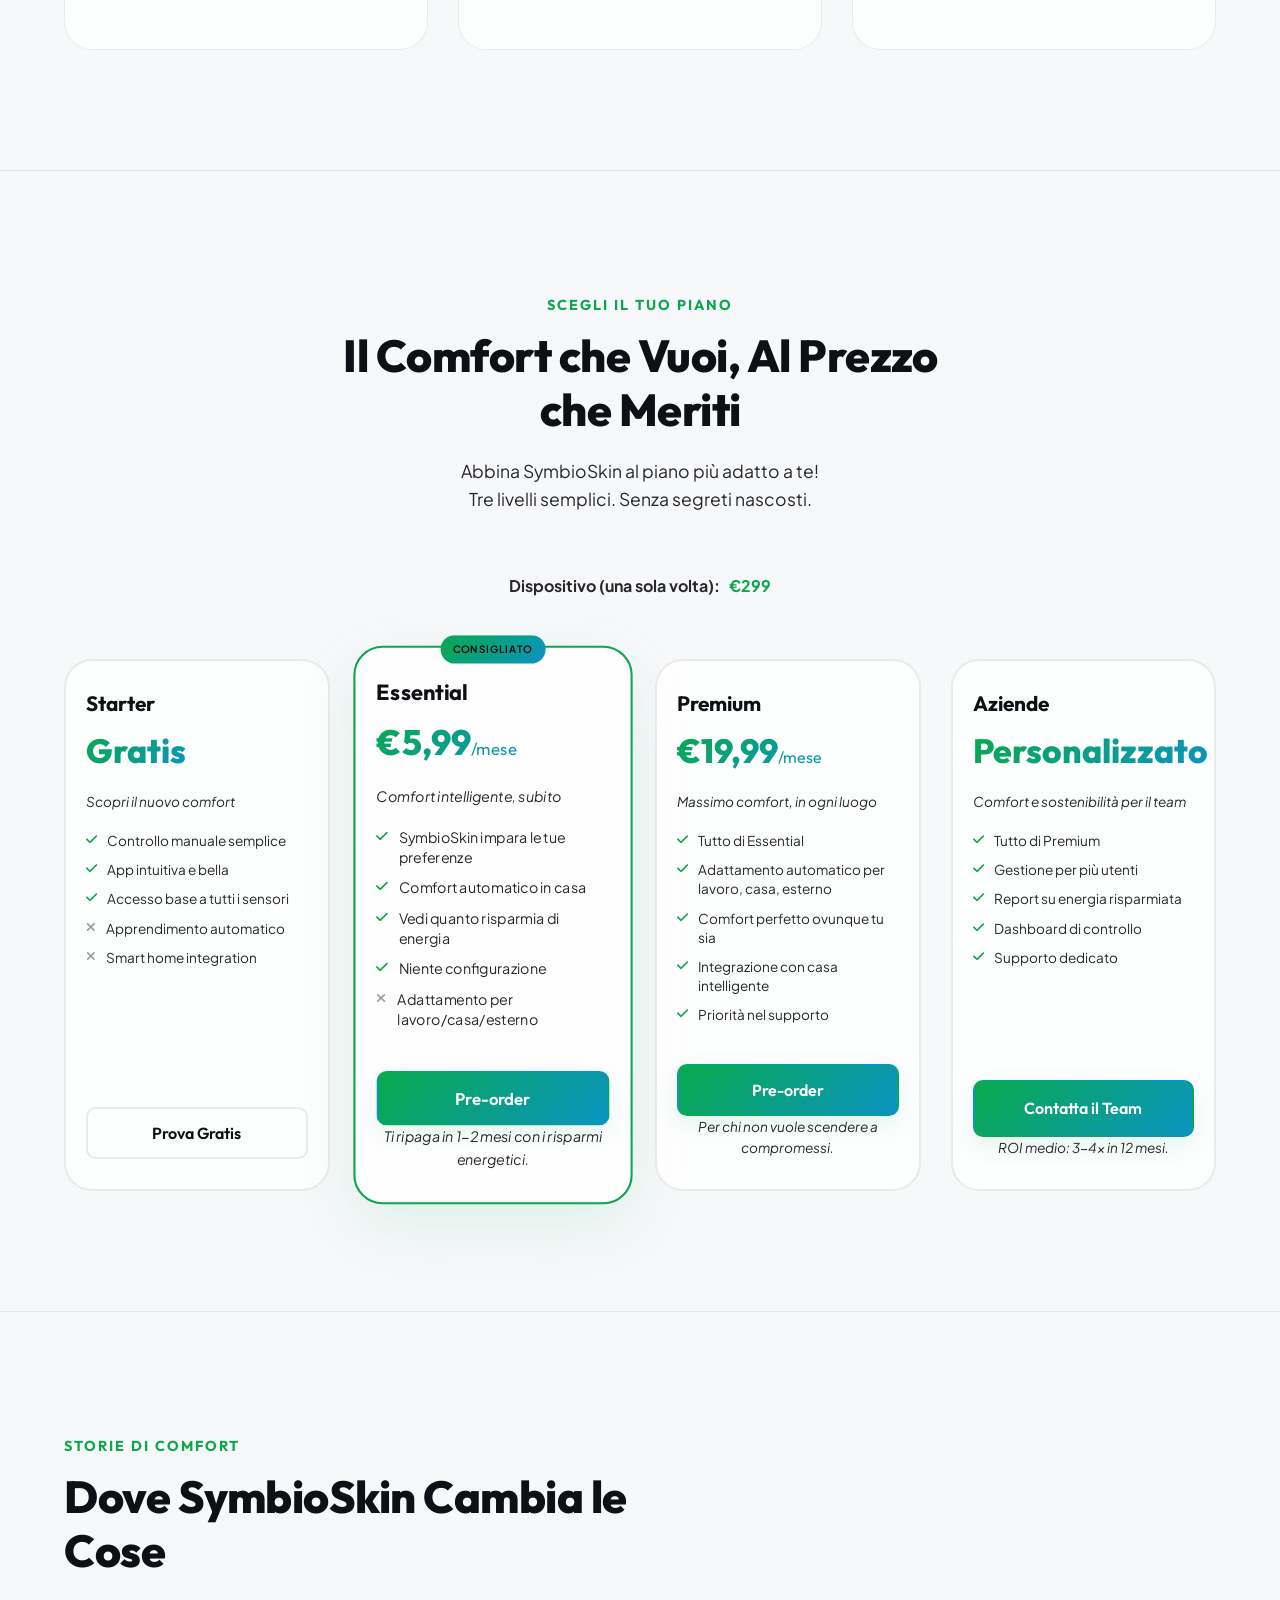
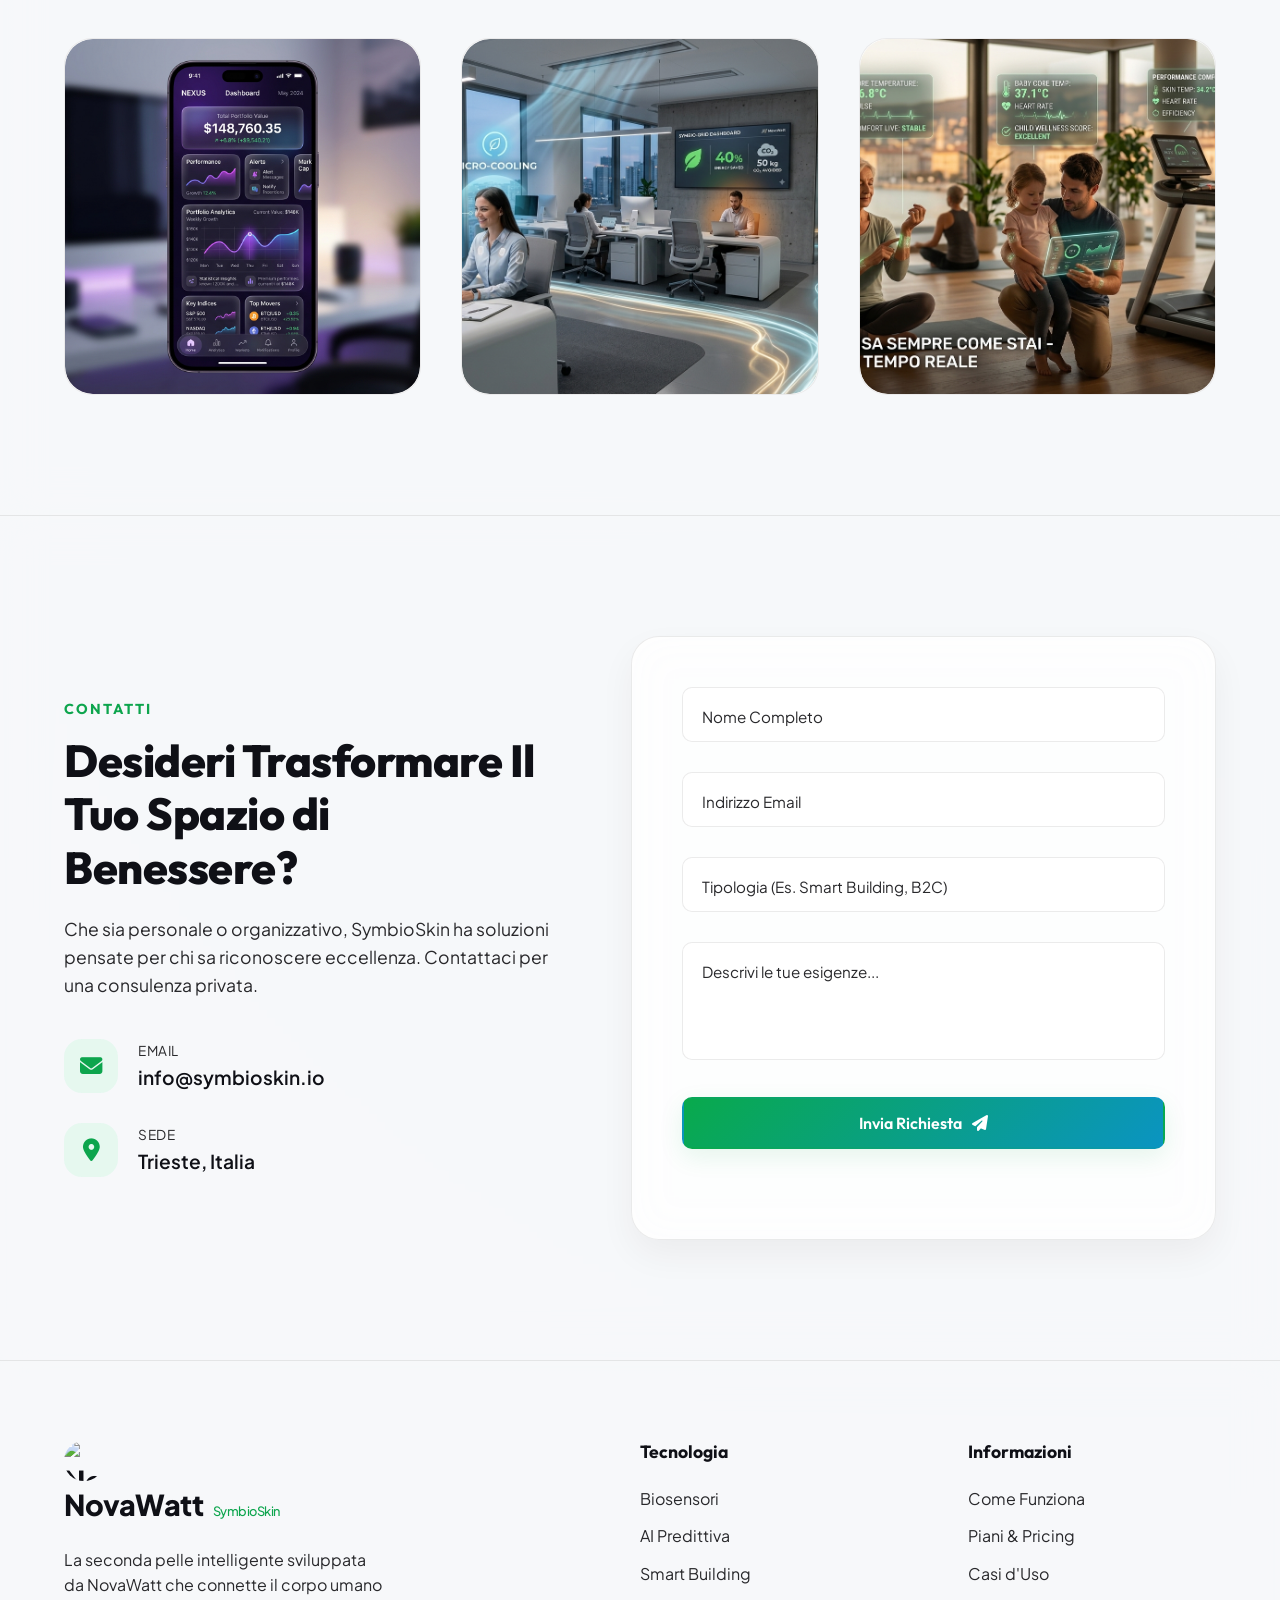
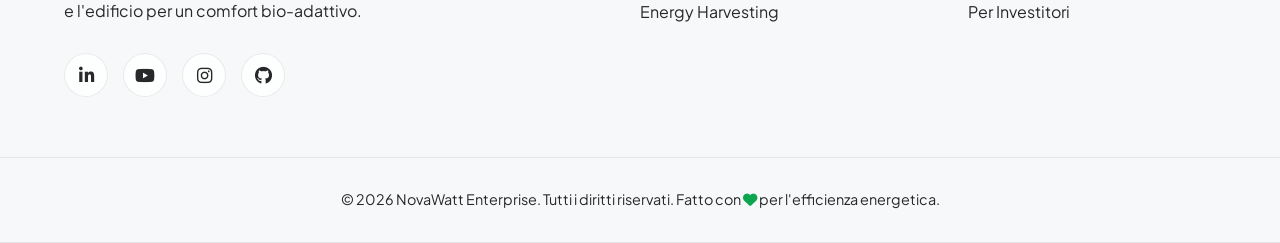
==== commit 56eab1a8: "Miglioramento sezione telemetria" ====
--- a/index.html
+++ b/index.html
@@ -129,7 +129,7 @@
                 <div class="telemetry-card">
                     <span class="telemetry-icon"><i class="fa-solid fa-bolt"></i></span>
                     <div>
-                        <h4>Energy Harvesting</h4>
+                        <h4>Recupero Energia</h4>
                         <p id="telemetry-energy">Calore corporeo + Movimento</p>
                     </div>
                 </div>
--- a/style.css
+++ b/style.css
@@ -2613,6 +2613,8 @@
         grid-template-columns: 1fr;
         gap: 15px;
     }
+    /* Nascondi la sezione Telemetry su mobile: visibile solo su desktop */
+    .telemetry-section { display: none !important; visibility: hidden; }
 
     .about-grid, .contact-grid {
         grid-template-columns: 1fr;
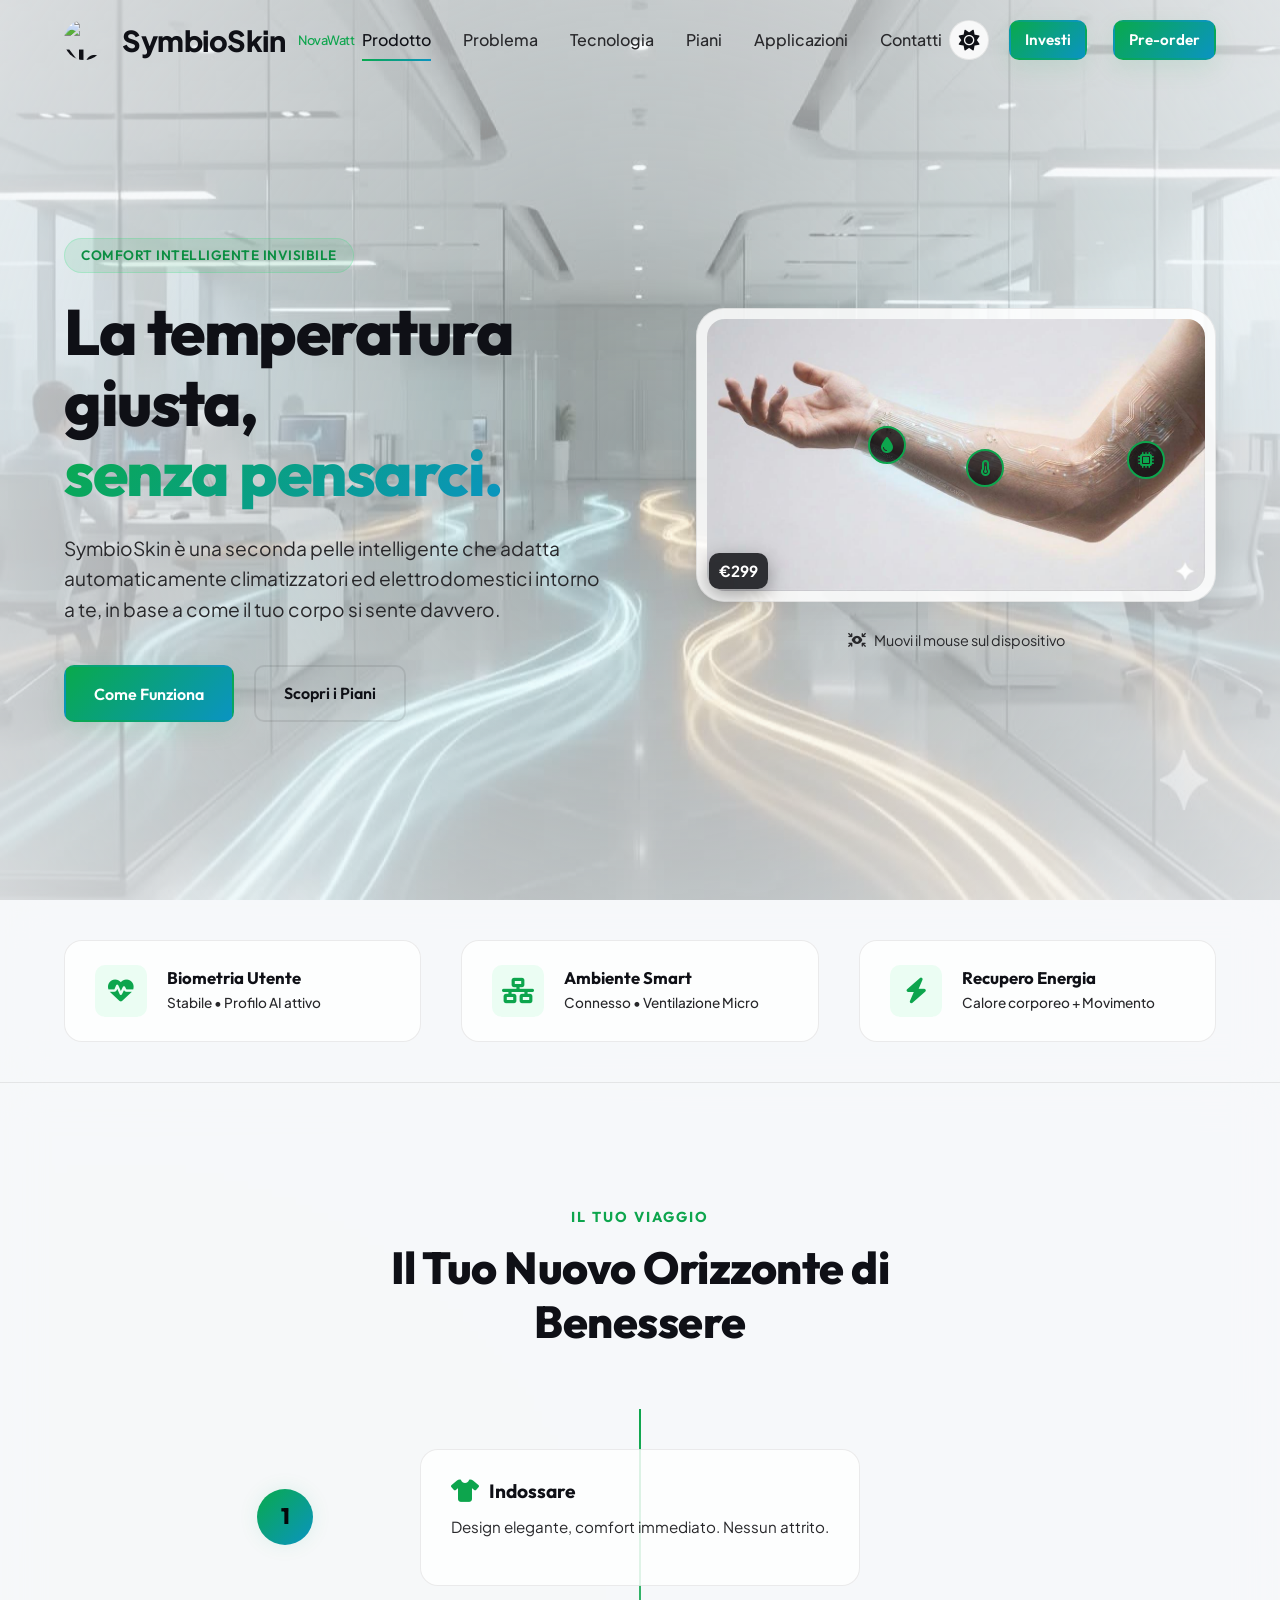
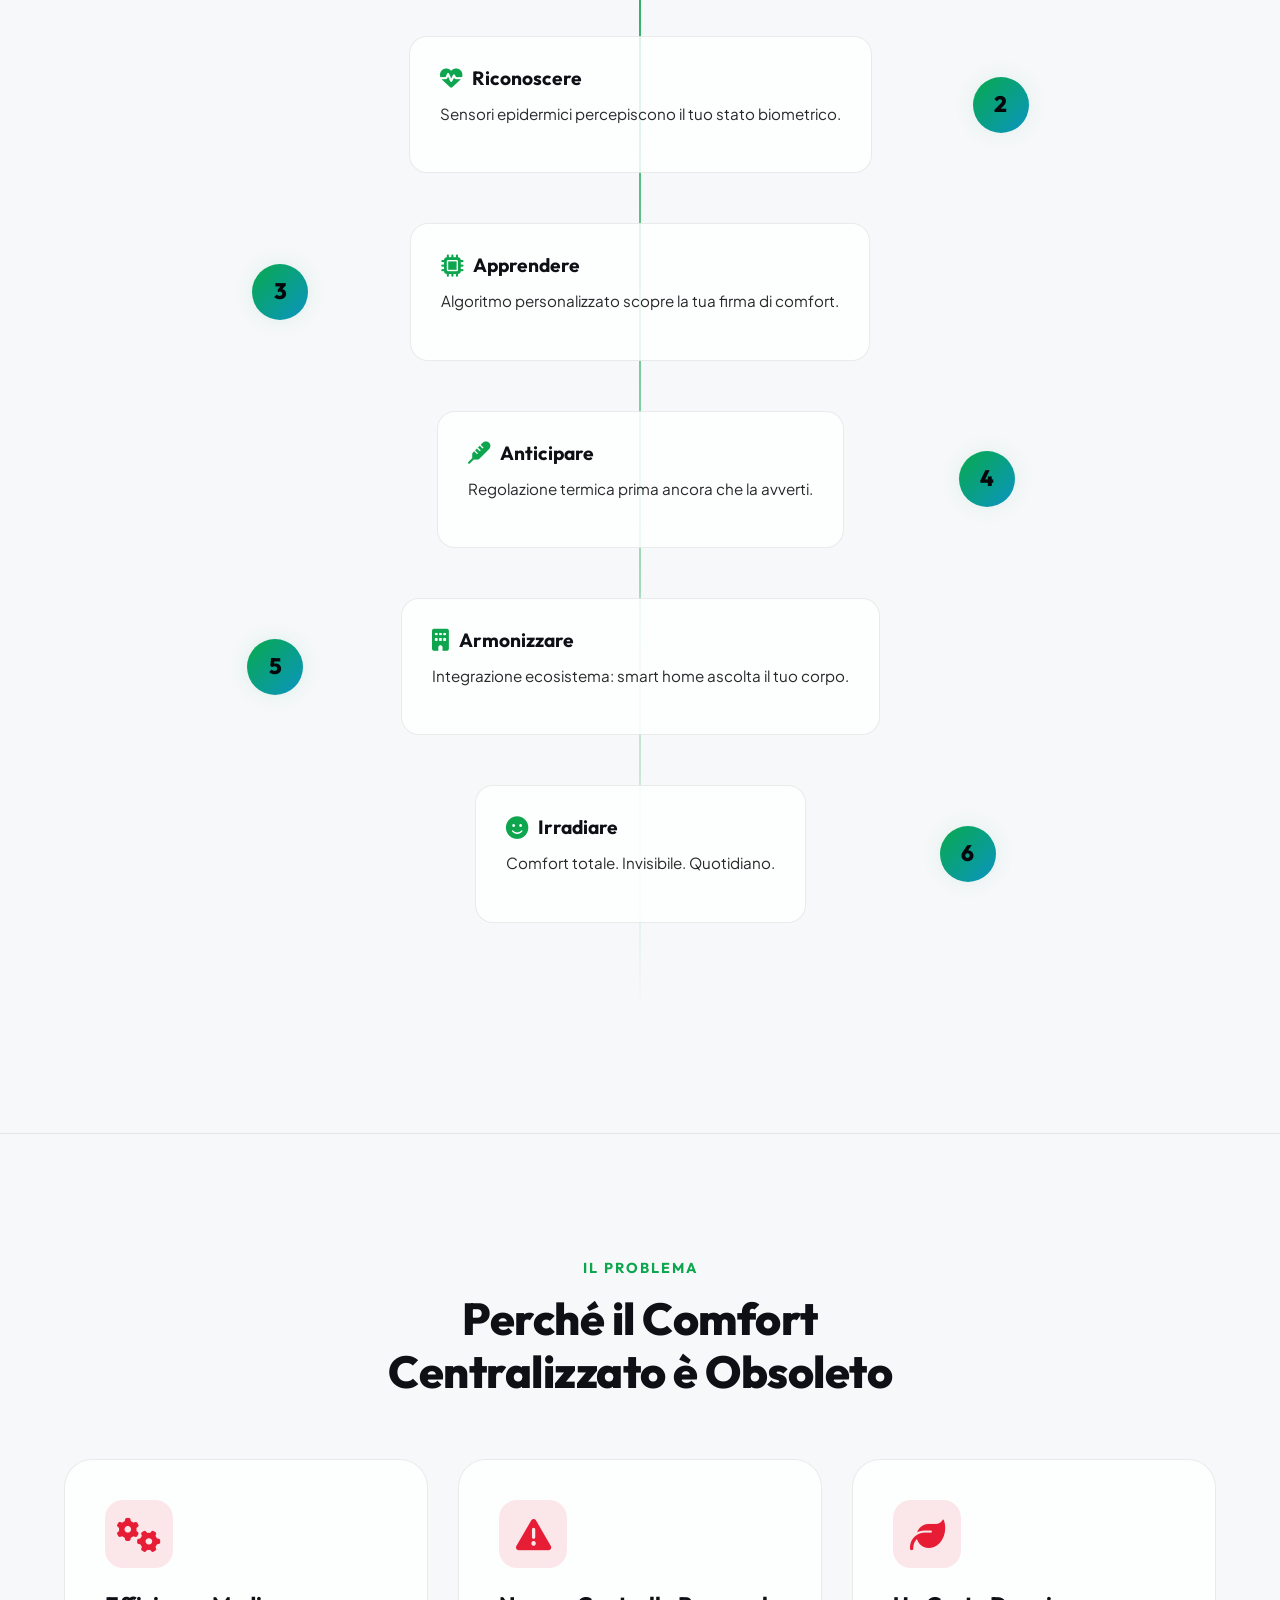
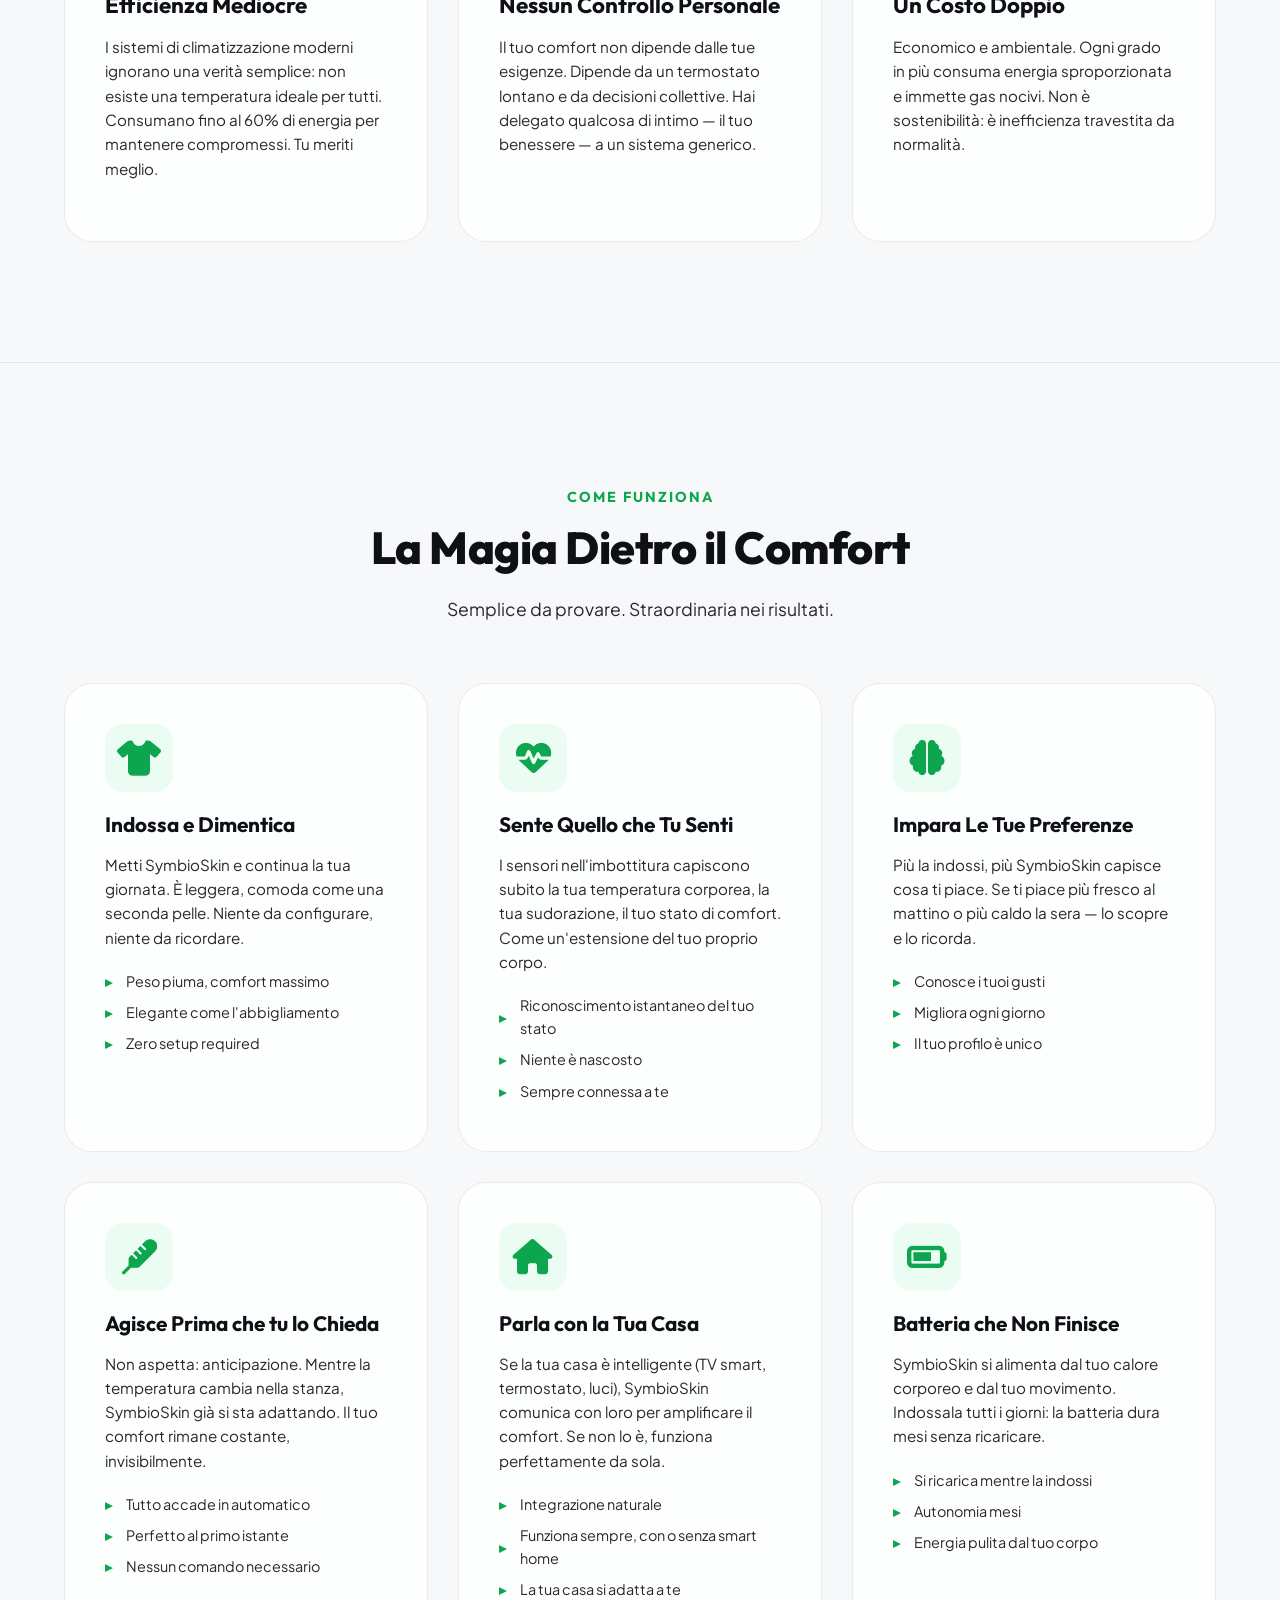
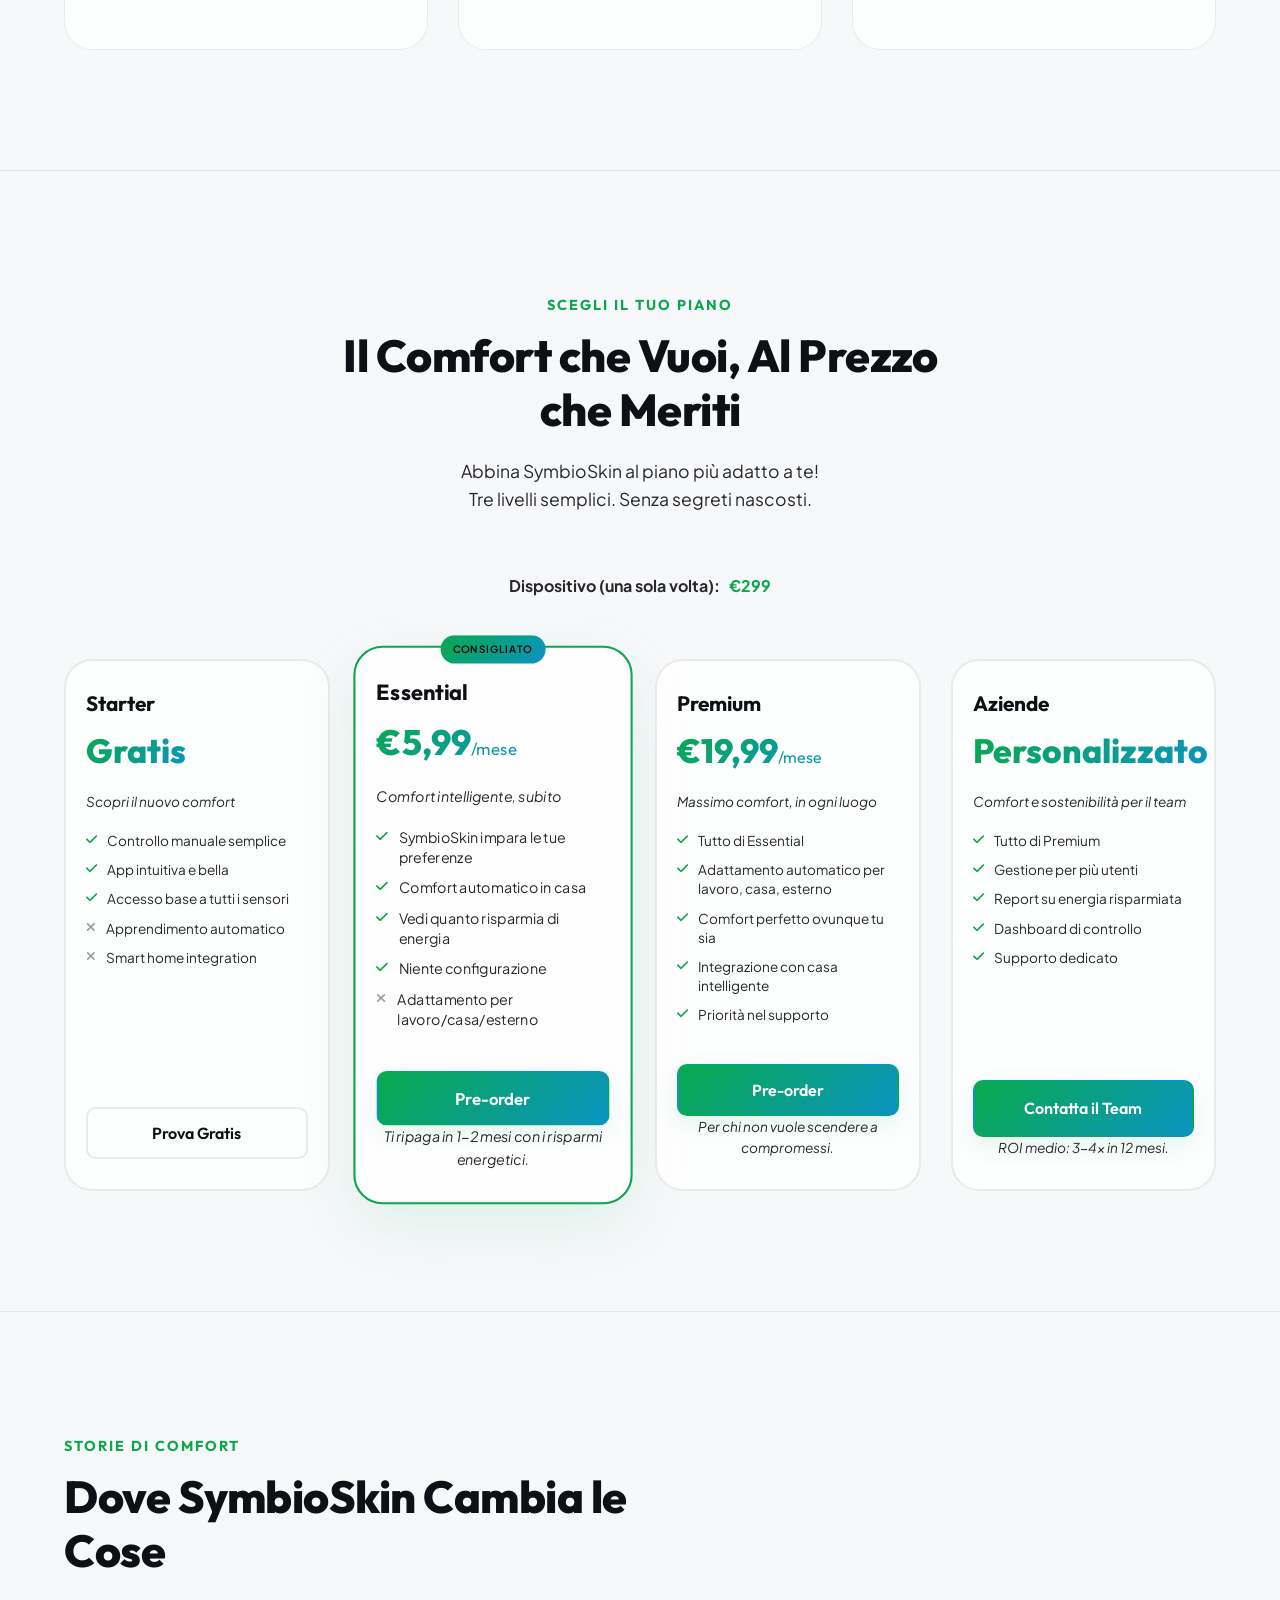
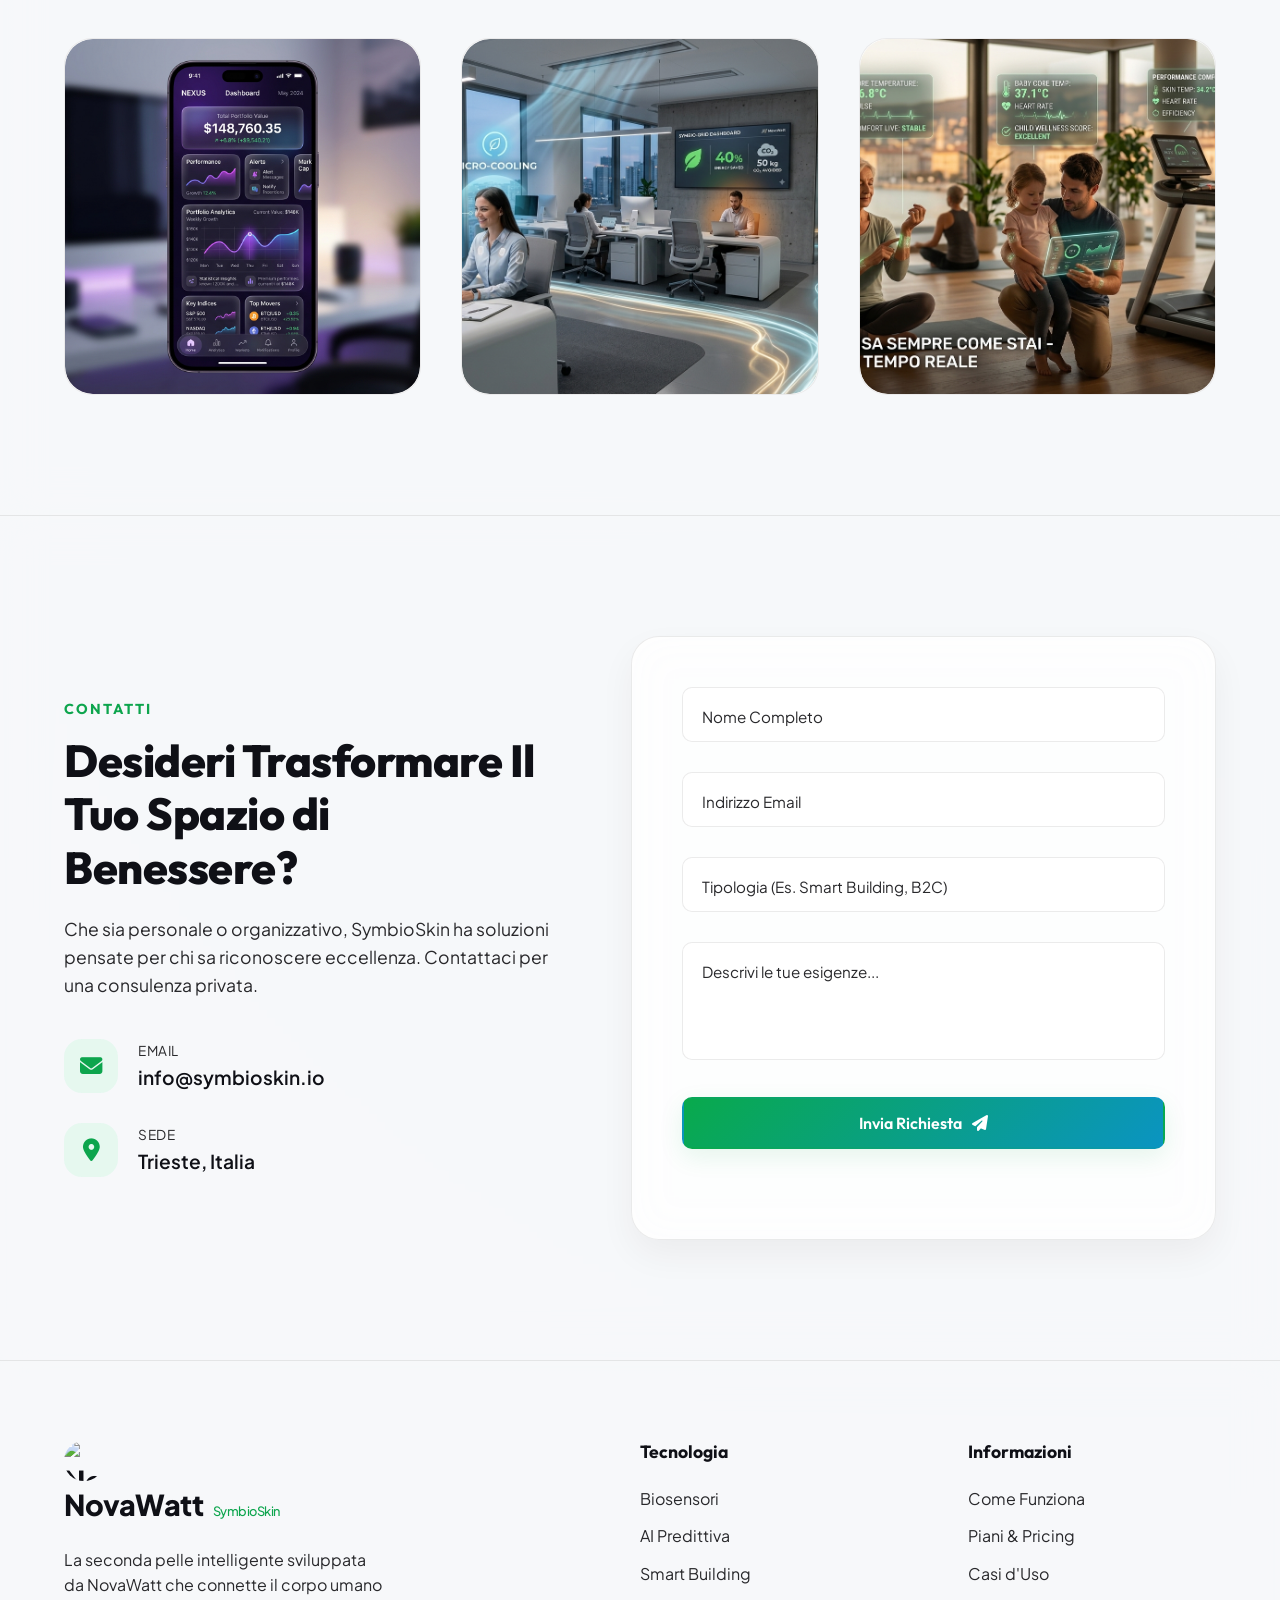
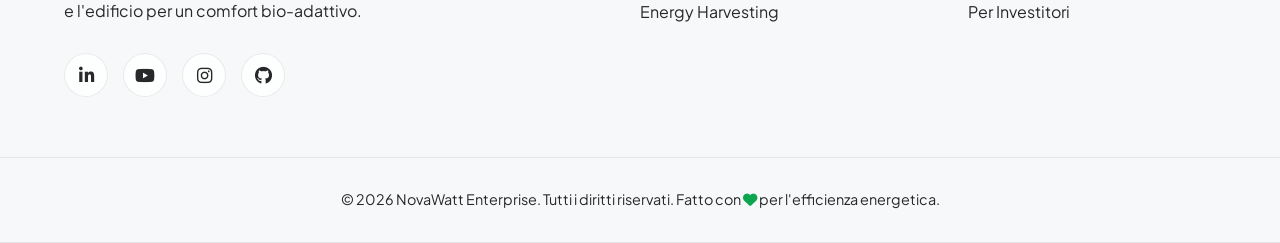
==== commit fb2810f5: "embedded video" ====
--- a/index.html
+++ b/index.html
@@ -76,7 +76,7 @@
                     </h1>
                     <p class="hero-desc">SymbioSkin è una seconda pelle intelligente che adatta automaticamente climatizzatori ed elettrodomestici intorno a te, in base a come il tuo corpo si sente davvero.</p>
                     <div class="hero-cta">
-                        <a href="#technology" class="btn btn-primary">Come Funziona</a>
+                        <button type="button" class="btn btn-primary" id="video-btn">Come Funziona</button>
                         <a href="#plans" class="btn btn-outline">Scopri i Piani</a>
                     </div>
                 </div>
@@ -589,6 +589,22 @@
         </div>
     </div>
 
+    <!-- Video Modal (YouTube) -->
+    <div id="video-modal-backdrop" class="modal-backdrop" aria-hidden="true"></div>
+    <div id="video-modal" class="modal modal-large" role="dialog" aria-modal="true" aria-labelledby="video-title" hidden>
+        <div class="modal-card">
+            <header class="modal-header">
+                <h3 id="video-title">Come Funziona SymbioSkin</h3>
+                <button class="modal-close" data-close="video-modal" aria-label="Chiudi">×</button>
+            </header>
+            <div class="modal-body">
+                <div class="embed-responsive">
+                    <iframe id="youtube-iframe" title="SymbioSkin - Come Funziona" src="https://www.youtube.com/embed/A8hkc47prp0?si=7C7Zcgoj4CmRNgD_" allow="accelerometer; autoplay; clipboard-write; encrypted-media; gyroscope; picture-in-picture; web-share" allowfullscreen></iframe>
+                </div>
+            </div>
+        </div>
+    </div>
+
     <script>
     // Modal helpers
     (function() {
@@ -613,8 +629,10 @@
         // Buttons
         const tryBtn = document.getElementById('try-app-btn');
         const preBtn = document.getElementById('preorder-btn');
+        const videoBtn = document.getElementById('video-btn');
         if (tryBtn) tryBtn.addEventListener('click', () => openModal('tryapp-modal'));
         if (preBtn) preBtn.addEventListener('click', () => openModal('preorder-modal'));
+        if (videoBtn) videoBtn.addEventListener('click', () => openModal('video-modal'));
 
         // Close buttons and backdrop
         document.querySelectorAll('.modal-close').forEach(btn => {
